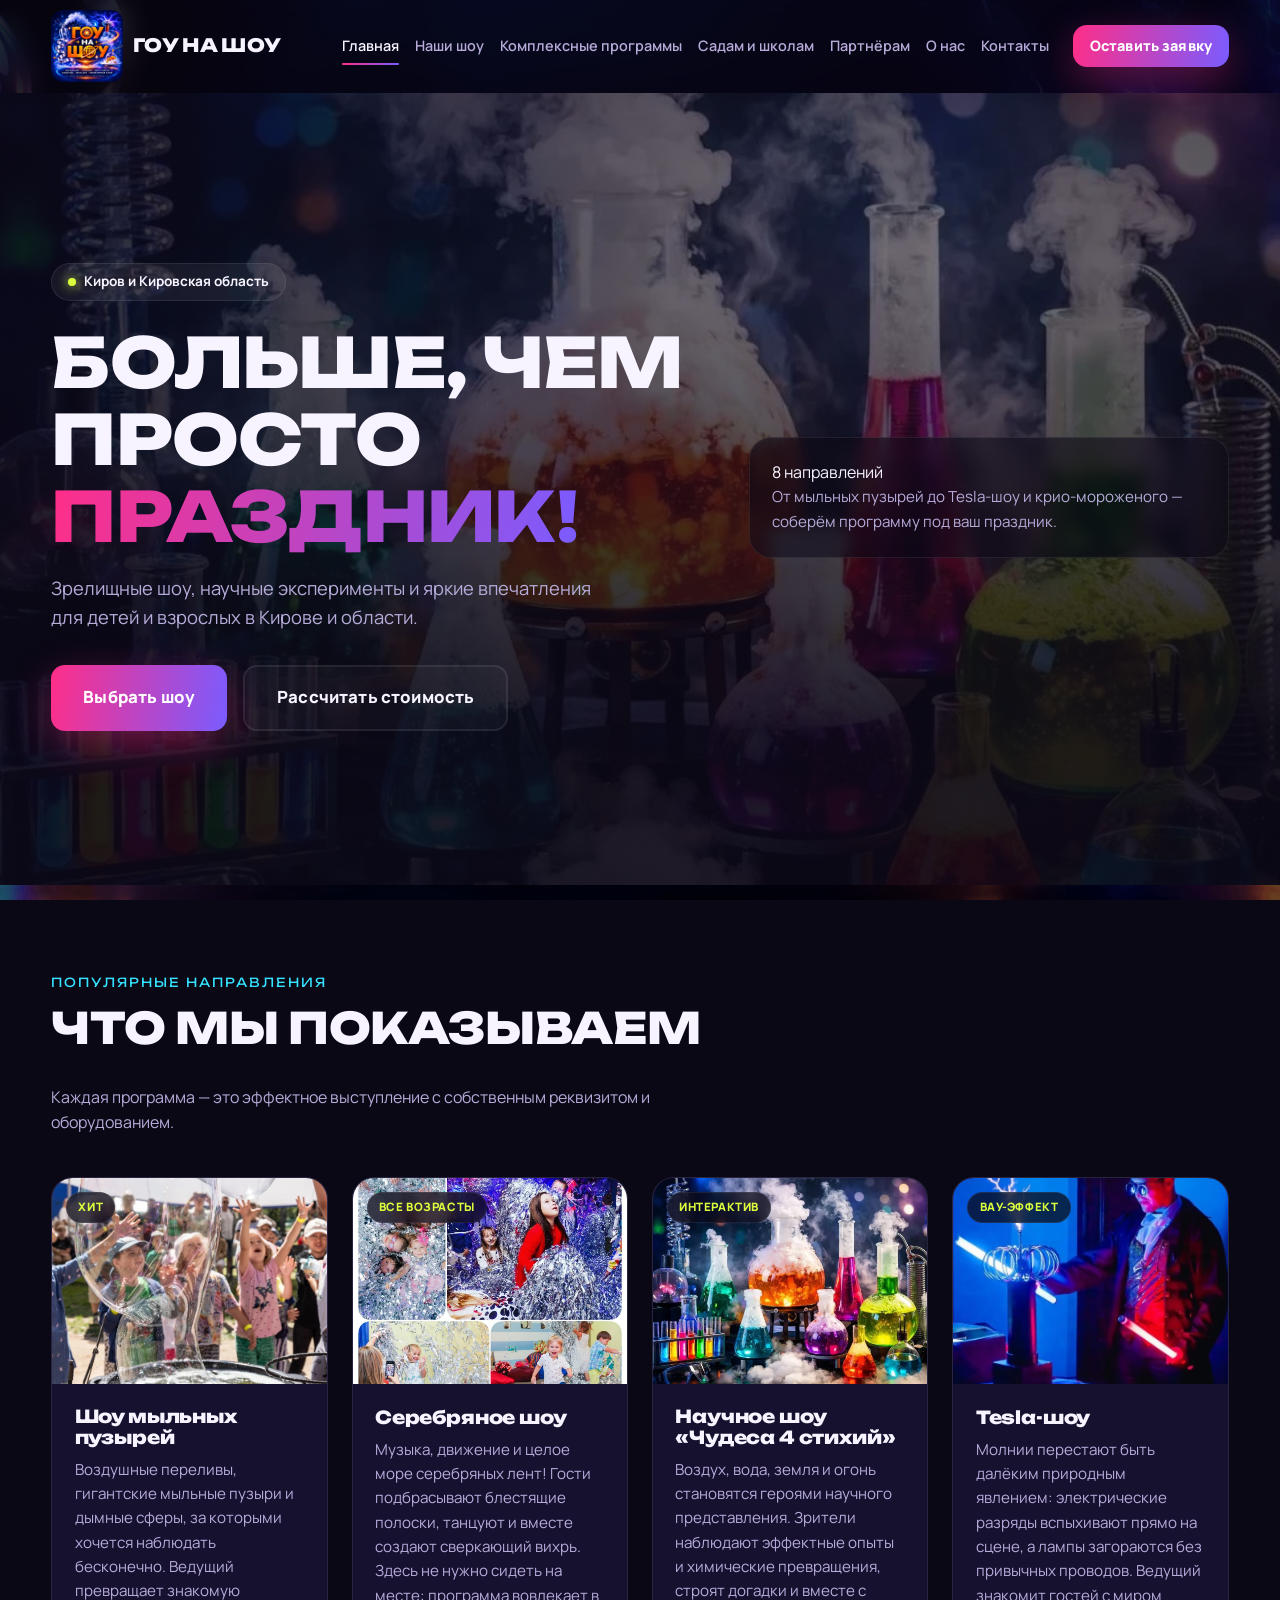
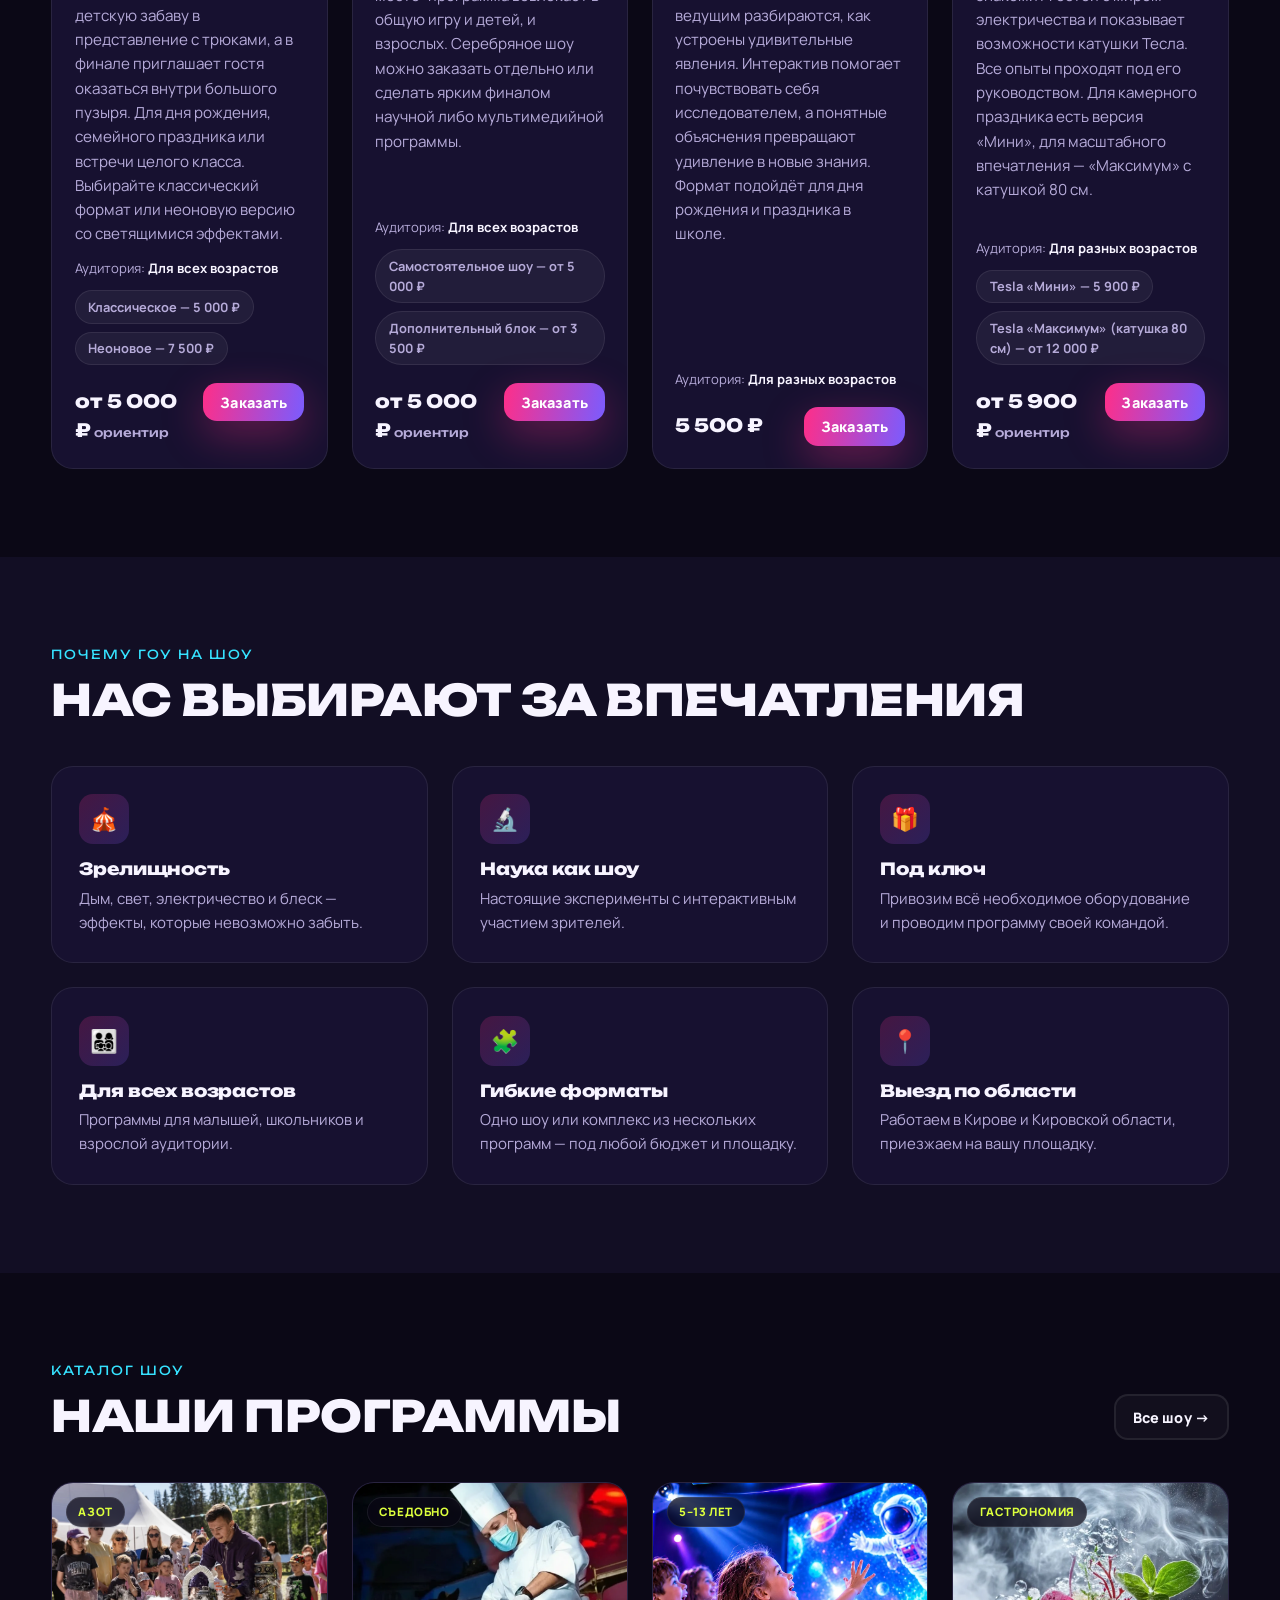
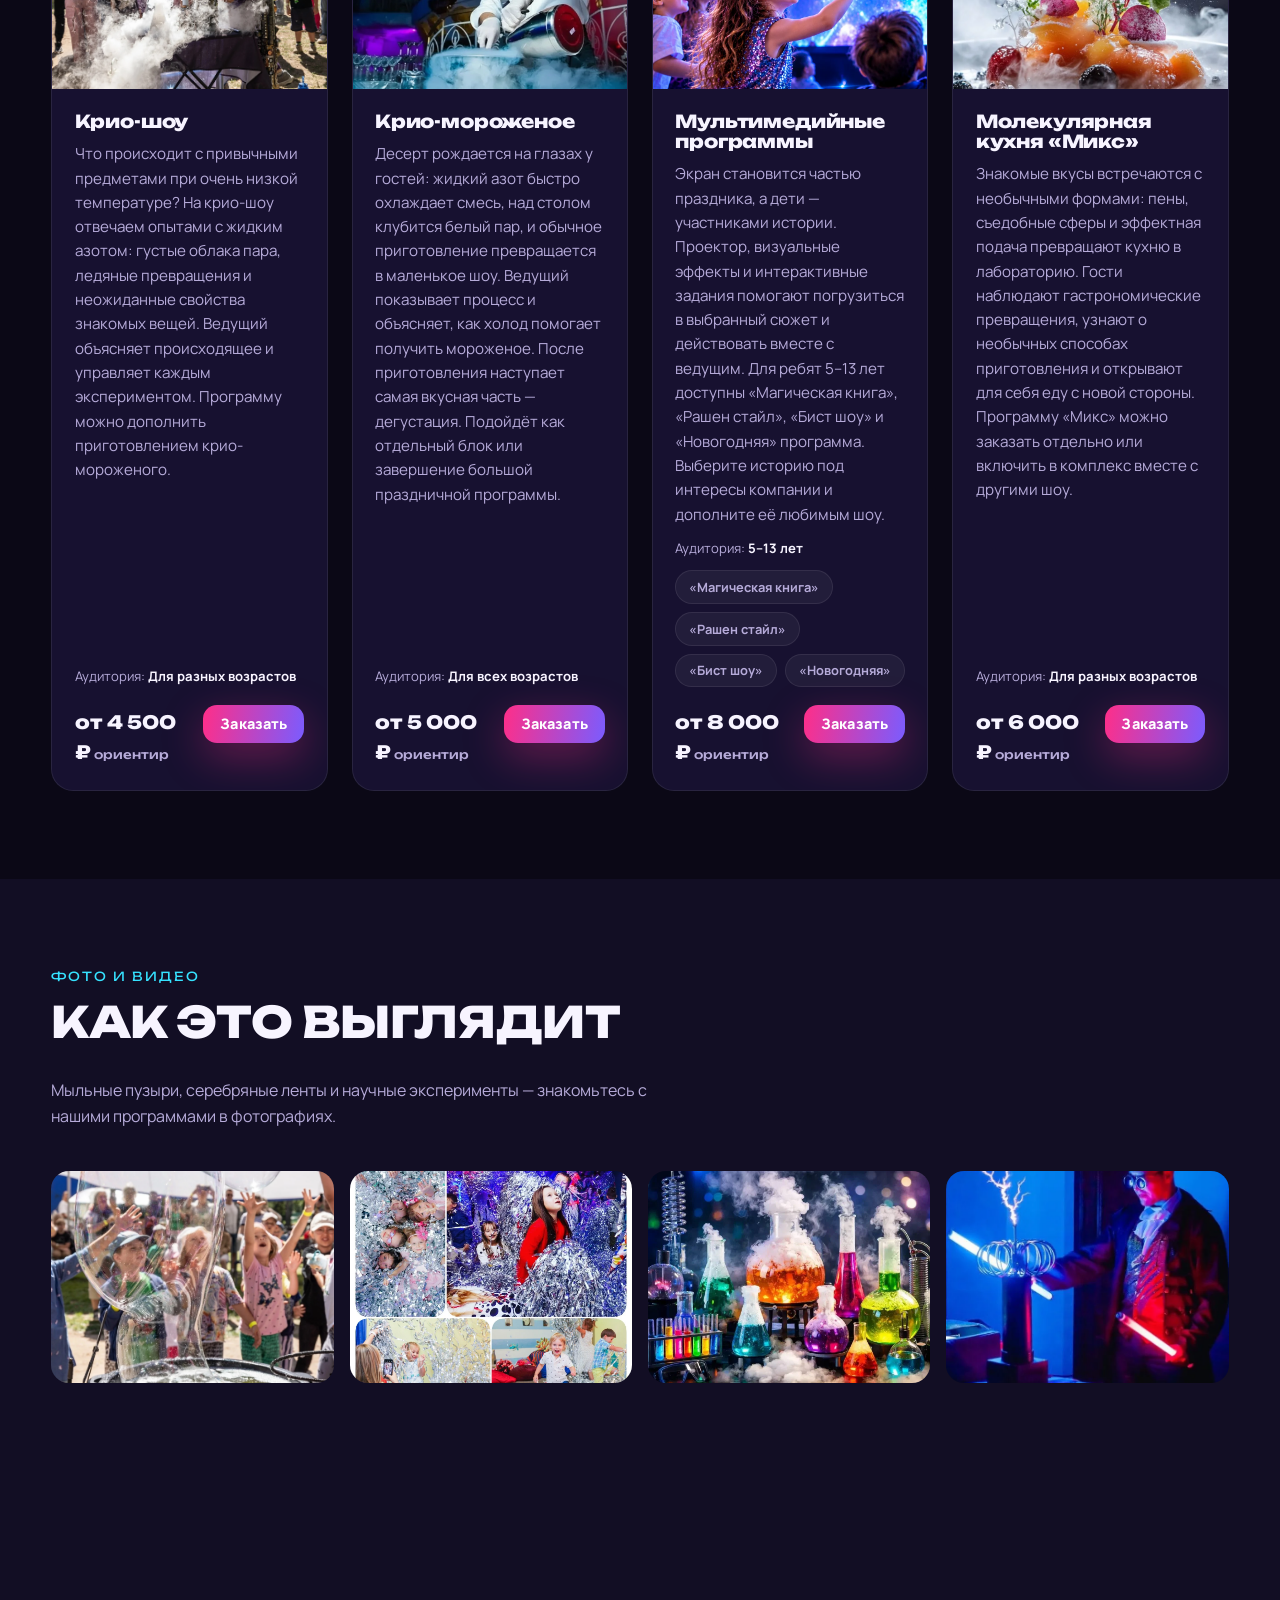
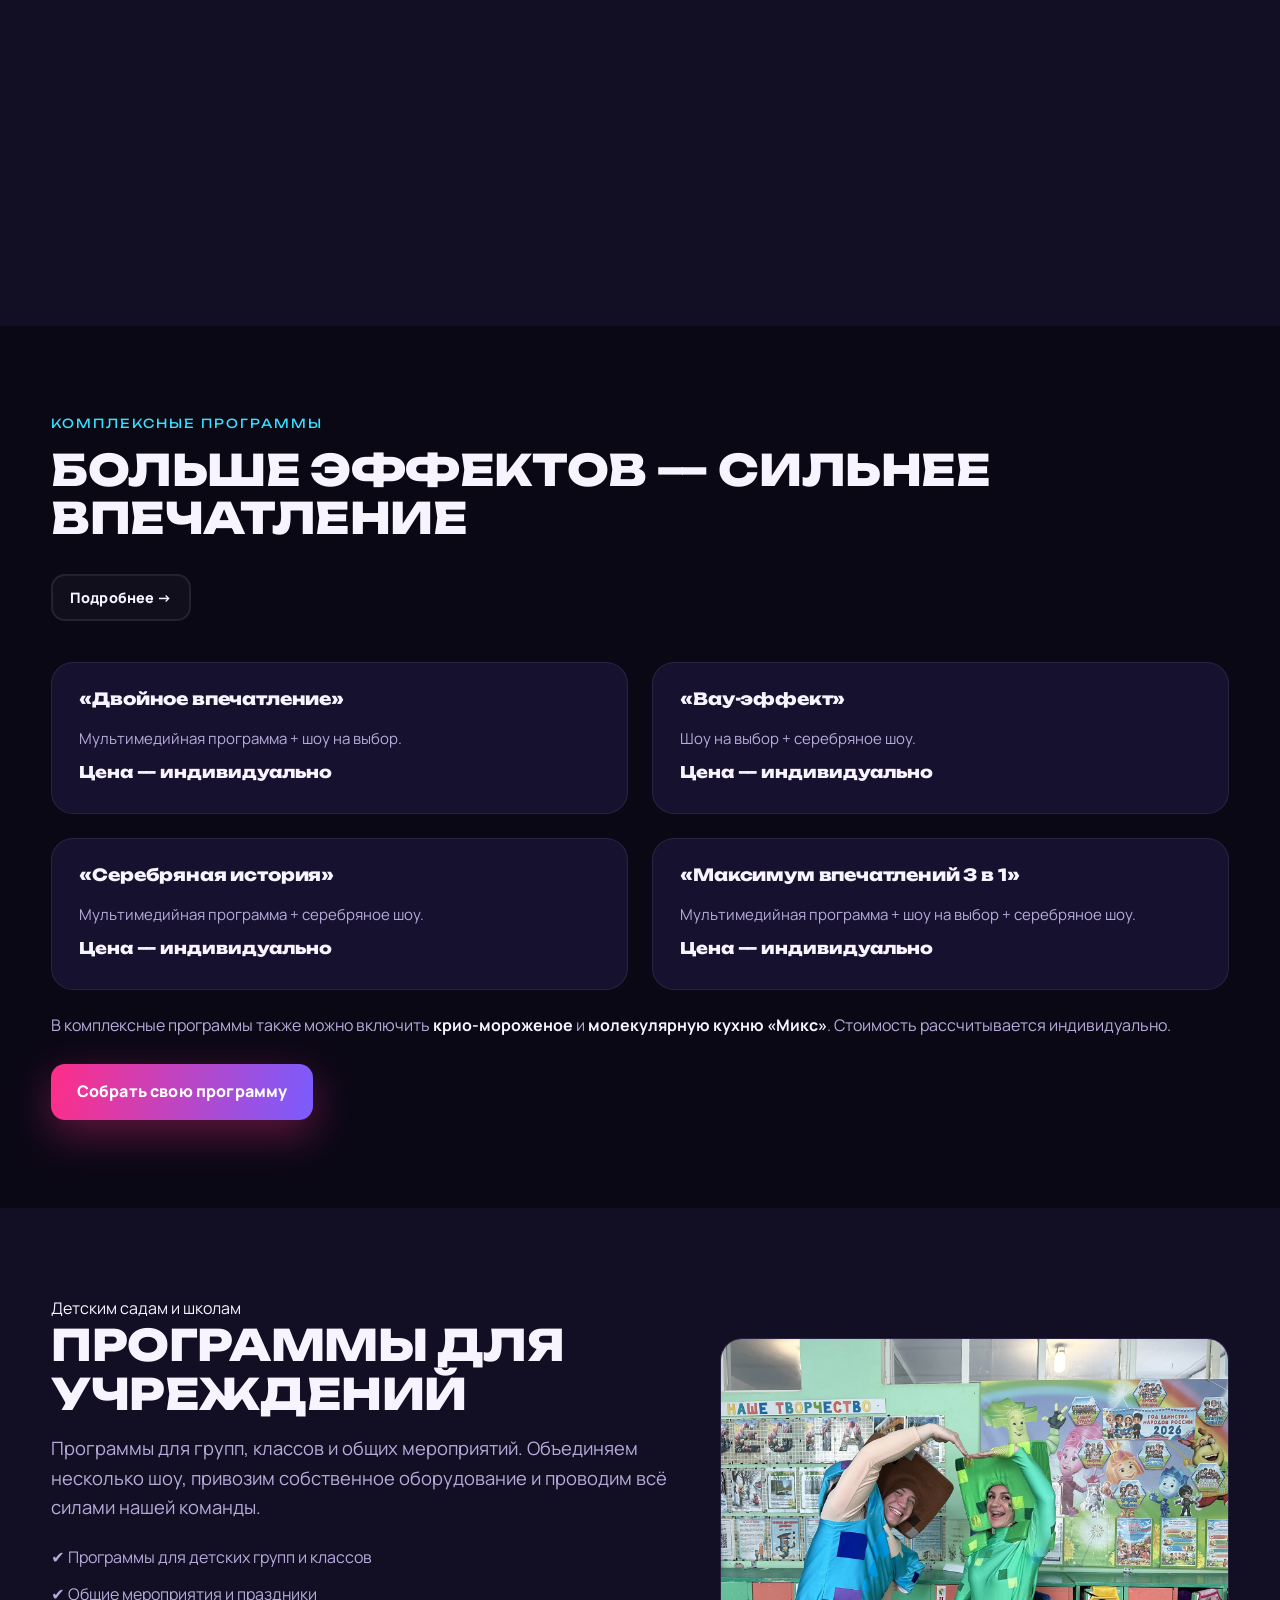
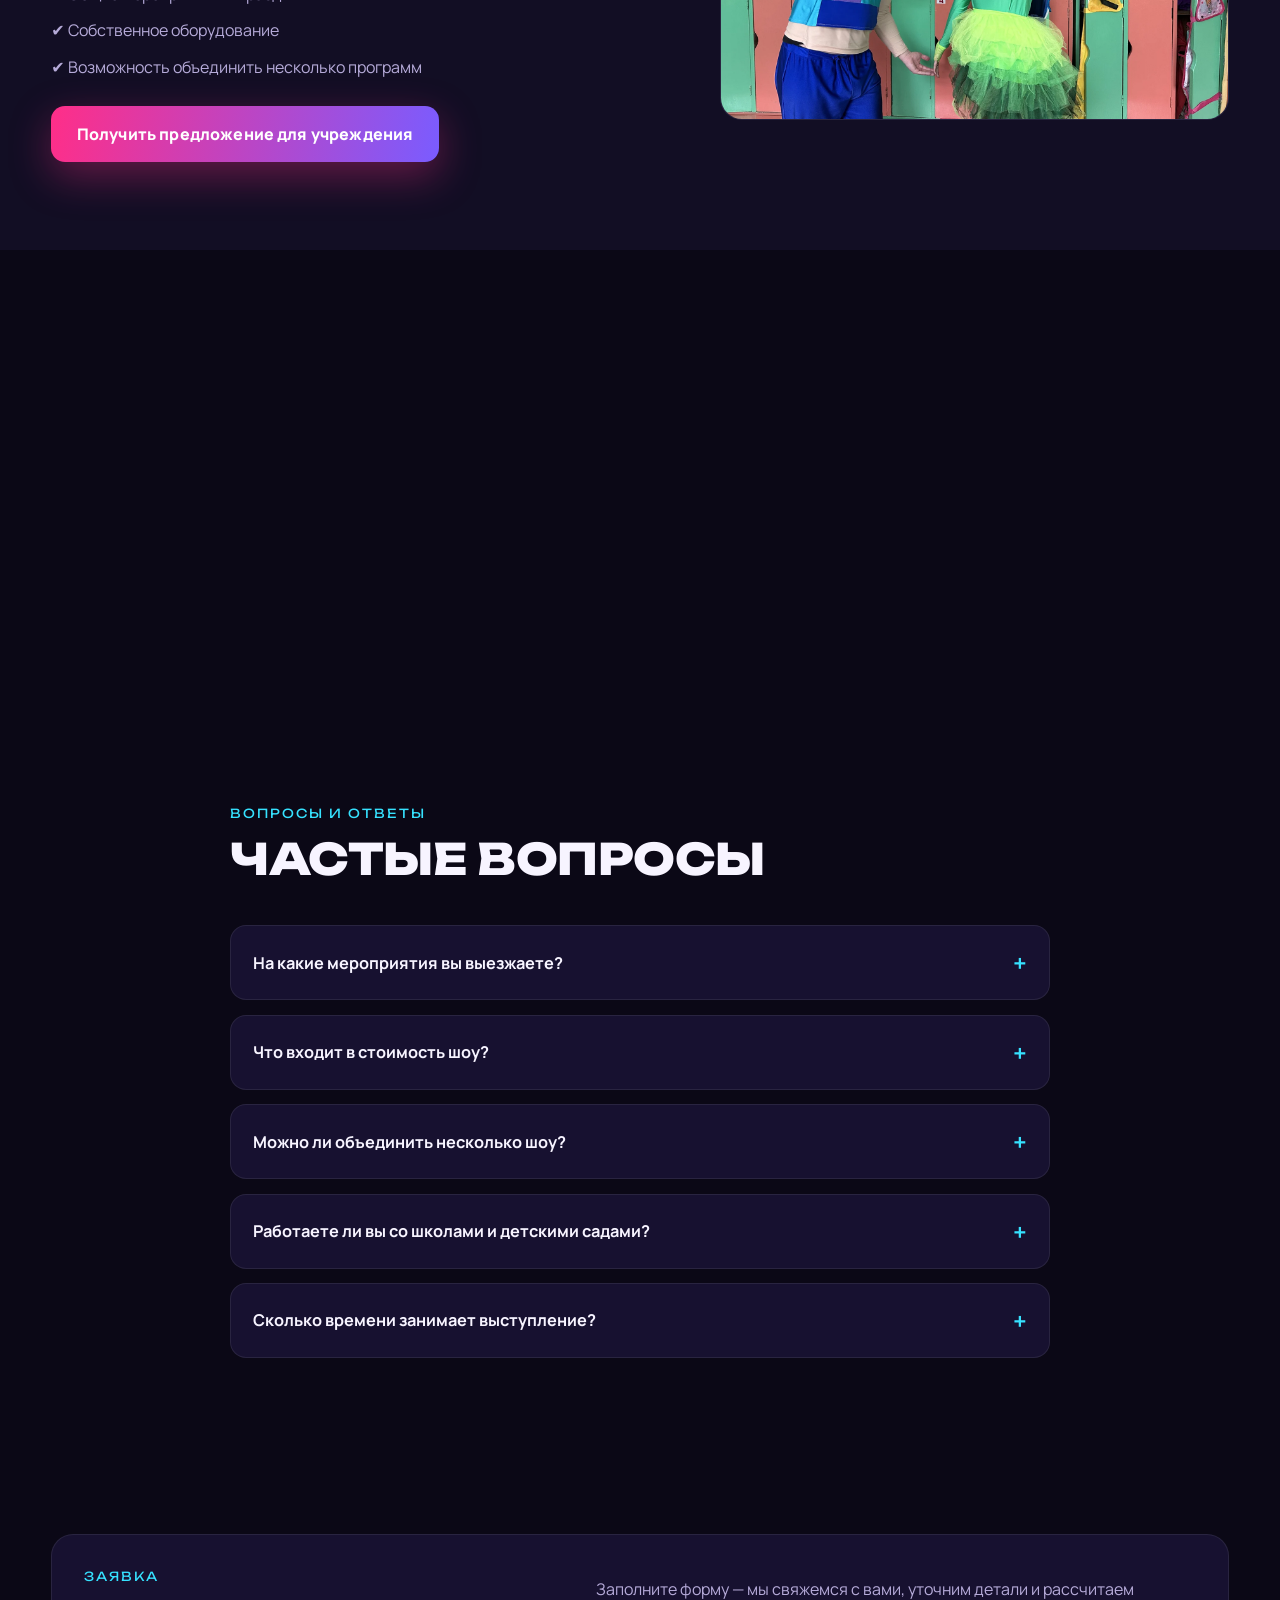
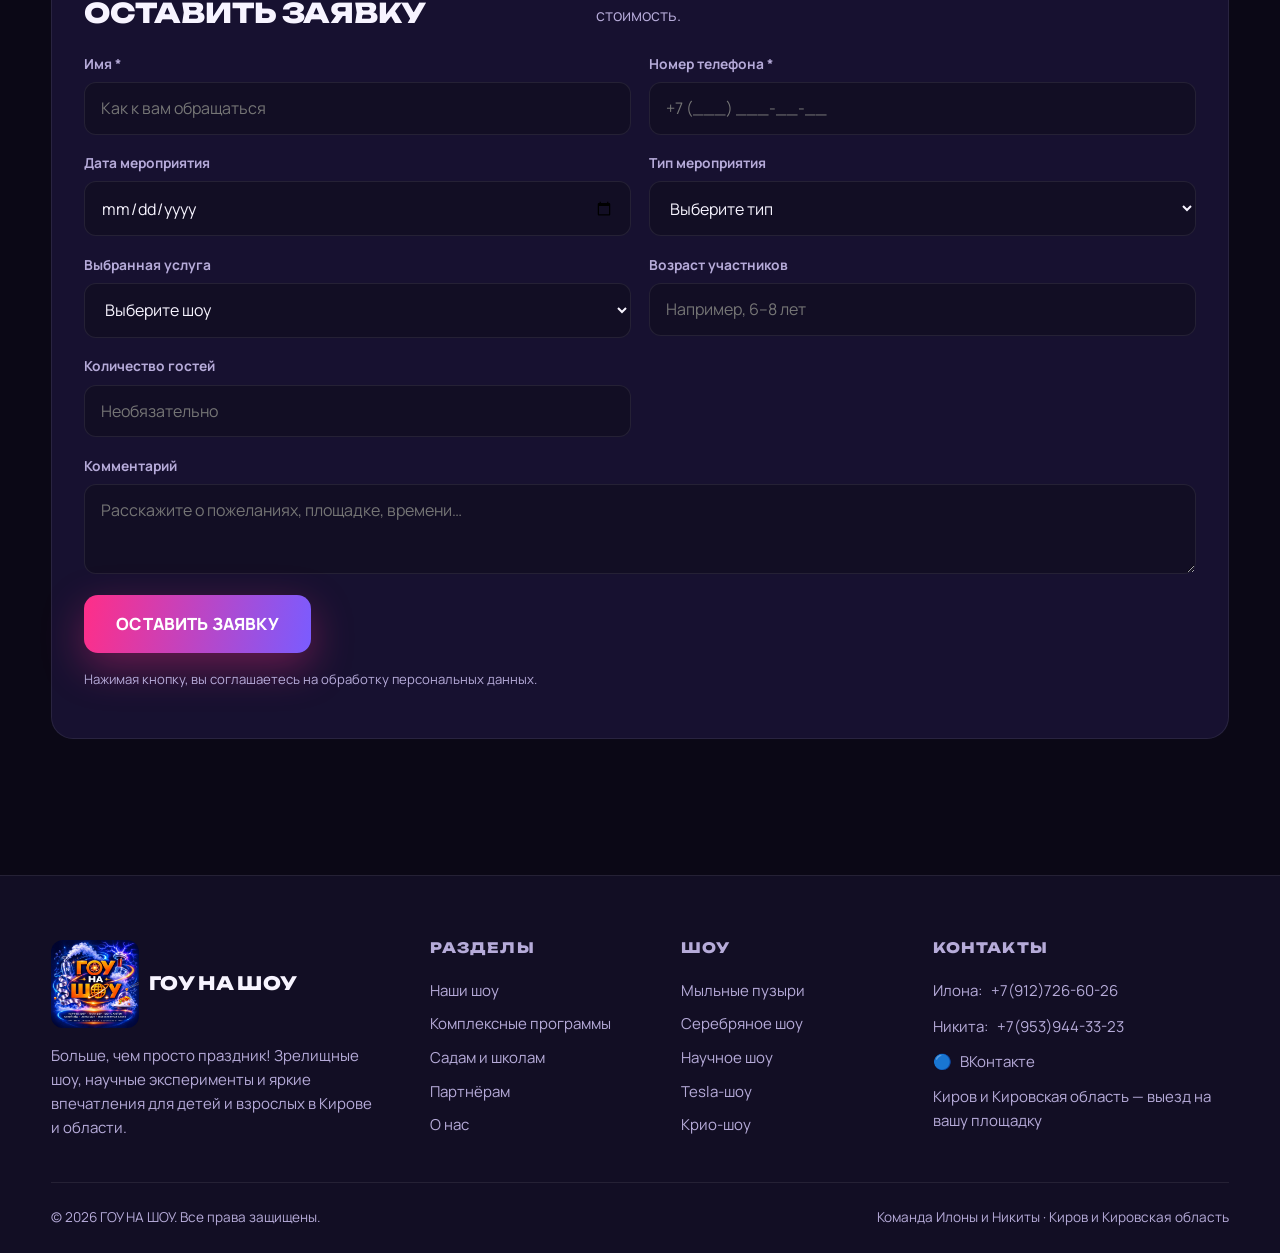
==== index.html @ e6e491cb "Fix broken photo paths and place photos across site pages (6aedfbaf6b51350b250bb184)" ====
<!DOCTYPE html>
<!-- saved from url=(0045)https://gonashow-kirov.netlify.app/index.html -->
<html lang="ru"><head>
     <meta name="yandex-verification" content="dcae3a74d183b9e3" />
     <meta http-equiv="Content-Type" content="text/html; charset=UTF-8">
<!-- This site is hosted on Netlify. Anyone can build and deploy a site
     like this one for free: https://netlify.new/?utm_campaign=loops&utm_source=ai-legible&utm_medium=owned&utm_content=comment&utm_id=9437544a-520c-4d79-9eae-a252cb7fc3fe
     Netlify hosting facts for this site: static/SSR served via Netlify Edge. -->
<meta name="viewport" content="width=device-width, initial-scale=1.0">
<title>ГОУ НА ШОУ — шоу для детей и взрослых в Кирове | Больше, чем просто праздник</title>
<meta name="description" content="Зрелищные шоу для детей и взрослых в Кирове и области: мыльные пузыри, серебряное шоу, научное шоу, Tesla-шоу, крио-шоу, мультимедийные программы. Закажите праздник от команды Илоны и Никиты.">
<meta property="og:type" content="website">
<meta property="og:title" content="ГОУ НА ШОУ — шоу для детей и взрослых в Кирове | Больше, чем просто праздник">
<meta property="og:description" content="Зрелищные шоу для детей и взрослых в Кирове и области: мыльные пузыри, серебряное шоу, научное шоу, Tesla-шоу, крио-шоу, мультимедийные программы. Закажите праздник от команды Илоны и Никиты.">
<meta property="og:image" content="https://gonashow-kirov.netlify.app/images/science.webp">
<meta property="og:locale" content="ru_RU">
<meta property="og:site_name" content="ГОУ НА ШОУ">
<meta name="theme-color" content="#0b0816">
<link rel="preconnect" href="https://fonts.googleapis.com/">
<link rel="preconnect" href="https://fonts.gstatic.com/" crossorigin="">
<link href="https://fonts.googleapis.com/css2?family=Manrope:wght@400;500;600;700;800&family=Unbounded:wght@500;600;700;800&display=swap" rel="stylesheet">
<link rel="stylesheet" href="assets/style.css">
<link rel="icon" type="image/png" href="https://gonashow-kirov.netlify.app/images/favicon.png">
</head>
<body>
<header class="site-header">
  <div class="container header-inner">
    <a aria-label="ГОУ НА ШОУ — на главную" class="logo" href="https://gonashow-kirov.netlify.app/">
      <img class="logo-image" src="images/logo.webp" alt="" width="72" height="72"><span>ГОУ&nbsp;НА&nbsp;ШОУ</span>
    </a>
    <button class="nav-toggle" aria-label="Меню"><span></span><span></span><span></span></button>
    <nav class="main-nav" aria-label="Основная навигация">
      <a class="nav-link active" href="https://gonashow-kirov.netlify.app/">Главная</a><a class="nav-link" href="https://gonashow-kirov.netlify.app/shows">Наши шоу</a><a class="nav-link" href="https://gonashow-kirov.netlify.app/complex">Комплексные программы</a><a class="nav-link" href="https://gonashow-kirov.netlify.app/schools">Садам и школам</a><a class="nav-link" href="https://gonashow-kirov.netlify.app/partners">Партнёрам</a><a class="nav-link" href="https://gonashow-kirov.netlify.app/about">О нас</a><a class="nav-link" href="https://gonashow-kirov.netlify.app/contacts">Контакты</a>
      <a class="btn btn-primary btn-sm header-cta" href="https://gonashow-kirov.netlify.app/contacts#order">Оставить заявку</a>
    </nav>
  </div>
</header>
<section class="hero">
  <div class="hero-bg" style="background-image:url('images/science.webp')"></div>
  <div class="container hero-grid">
    <div>
      <span class="hero-chip"><i></i> Киров и Кировская область</span>
      <h1 class="h-display">Больше, чем просто <span class="grad-text">праздник!</span></h1>
      <p class="lead">Зрелищные шоу, научные эксперименты и яркие впечатления для детей и взрослых в Кирове и области.</p>
      <div class="hero-actions">
        <a class="btn btn-primary btn-lg" href="https://gonashow-kirov.netlify.app/shows">Выбрать шоу</a>
        <a class="btn btn-outline btn-lg" href="https://gonashow-kirov.netlify.app/contacts#order">Рассчитать стоимость</a>
      </div>
    </div>
    <div class="hero-side" style="display:grid;gap:1rem">
      <div class="card" style="padding:1.4rem;background:rgba(11,8,22,.55);backdrop-filter:blur(8px);border-color:var(--line)">
        <div class="kicker">8 направлений</div>
        <p style="color:var(--muted);font-size:.95rem">От мыльных пузырей до Tesla-шоу и крио-мороженого — соберём программу под ваш праздник.</p>
      </div>
    </div>
  </div>
</section>

<!-- Популярные направления -->
<section class="section">
  <div class="container">
    <div class="section-head reveal">
      <div>
        <div class="kicker">Популярные направления</div>
        <h2>Что мы показываем</h2>
      </div>
      <p>Каждая программа — это эффектное выступление с собственным реквизитом и оборудованием.</p>
    </div>
    <div class="grid g4" data-render="services" data-limit="4">
  <article class="card show-card reveal" id="bubbles">
    <div class="thumb"><img src="images/bubbles.webp" alt="Шоу мыльных пузырей для детей в Кирове — дети тянутся к гигантскому пузырю" loading="lazy"><span class="tag">Хит</span></div>
    <div class="body">
      <h3>Шоу мыльных пузырей</h3>
      <p>Воздушные переливы, гигантские мыльные пузыри и дымные сферы, за которыми хочется наблюдать бесконечно. Ведущий превращает знакомую детскую забаву в представление с трюками, а в финале приглашает гостя оказаться внутри большого пузыря. Для дня рождения, семейного праздника или встречи целого класса. Выбирайте классический формат или неоновую версию со светящимися эффектами.</p>
      <div class="meta">Аудитория: <b>Для всех возрастов</b></div>
      <div class="chips"><span class="chip">Классическое — 5 000 ₽</span><span class="chip">Неоновое — 7 500 ₽</span></div>
      <div class="price-row">
        <div class="price">от 5 000 ₽<small> ориентир</small></div>
        <button class="btn btn-primary btn-sm" data-order="bubbles">Заказать</button>
      </div>
    </div>
  </article>
  <article class="card show-card reveal" id="silver">
    <div class="thumb"><img src="images/silver.webp" alt="Серебряное шоу в Кирове — дети играют в серебряных лентах" loading="lazy"><span class="tag">Все возрасты</span></div>
    <div class="body">
      <h3>Серебряное шоу</h3>
      <p>Музыка, движение и целое море серебряных лент! Гости подбрасывают блестящие полоски, танцуют и вместе создают сверкающий вихрь. Здесь не нужно сидеть на месте: программа вовлекает в общую игру и детей, и взрослых. Серебряное шоу можно заказать отдельно или сделать ярким финалом научной либо мультимедийной программы.</p>
      <div class="meta">Аудитория: <b>Для всех возрастов</b></div>
      <div class="chips"><span class="chip">Самостоятельное шоу — от 5 000 ₽</span><span class="chip">Дополнительный блок — от 3 500 ₽</span></div>
      <div class="price-row">
        <div class="price">от 5 000 ₽<small> ориентир</small></div>
        <button class="btn btn-primary btn-sm" data-order="silver">Заказать</button>
      </div>
    </div>
  </article>
  <article class="card show-card reveal" id="science">
    <div class="thumb"><img src="images/science.webp" alt="Научное шоу в Кирове — химические эксперименты с цветными реактивами" loading="lazy"><span class="tag">Интерактив</span></div>
    <div class="body">
      <h3>Научное шоу «Чудеса 4 стихий»</h3>
      <p>Воздух, вода, земля и огонь становятся героями научного представления. Зрители наблюдают эффектные опыты и химические превращения, строят догадки и вместе с ведущим разбираются, как устроены удивительные явления. Интерактив помогает почувствовать себя исследователем, а понятные объяснения превращают удивление в новые знания. Формат подойдёт для дня рождения и праздника в школе.</p>
      <div class="meta">Аудитория: <b>Для разных возрастов</b></div>
      
      <div class="price-row">
        <div class="price">5 500 ₽<small></small></div>
        <button class="btn btn-primary btn-sm" data-order="science">Заказать</button>
      </div>
    </div>
  </article>
  <article class="card show-card reveal" id="tesla">
    <div class="thumb"><img src="images/tesla.webp" alt="Tesla-шоу в Кирове — электрические разряды катушки Тесла" loading="lazy"><span class="tag">Вау-эффект</span></div>
    <div class="body">
      <h3>Tesla-шоу</h3>
      <p>Молнии перестают быть далёким природным явлением: электрические разряды вспыхивают прямо на сцене, а лампы загораются без привычных проводов. Ведущий знакомит гостей с миром электричества и показывает возможности катушки Тесла. Все опыты проходят под его руководством. Для камерного праздника есть версия «Мини», для масштабного впечатления — «Максимум» с катушкой 80 см.</p>
      <div class="meta">Аудитория: <b>Для разных возрастов</b></div>
      <div class="chips"><span class="chip">Tesla «Мини» — 5 900 ₽</span><span class="chip">Tesla «Максимум» (катушка 80 см) — от 12 000 ₽</span></div>
      <div class="price-row">
        <div class="price">от 5 900 ₽<small> ориентир</small></div>
        <button class="btn btn-primary btn-sm" data-order="tesla">Заказать</button>
      </div>
    </div>
  </article></div>
  </div>
</section>

<!-- Почему выбирают нас -->
<section class="section" style="background:var(--bg2)">
  <div class="container">
    <div class="section-head reveal">
      <div>
        <div class="kicker">Почему ГОУ НА ШОУ</div>
        <h2>Нас выбирают за впечатления</h2>
      </div>
    </div>
    <div class="grid g3">
      <div class="benefit reveal"><div class="ic">🎪</div><h3>Зрелищность</h3><p>Дым, свет, электричество и блеск — эффекты, которые невозможно забыть.</p></div>
      <div class="benefit reveal"><div class="ic">🔬</div><h3>Наука как шоу</h3><p>Настоящие эксперименты с интерактивным участием зрителей.</p></div>
      <div class="benefit reveal"><div class="ic">🎁</div><h3>Под ключ</h3><p>Привозим всё необходимое оборудование и проводим программу своей командой.</p></div>
      <div class="benefit reveal"><div class="ic">👨‍👩‍👧‍👦</div><h3>Для всех возрастов</h3><p>Программы для малышей, школьников и взрослой аудитории.</p></div>
      <div class="benefit reveal"><div class="ic">🧩</div><h3>Гибкие форматы</h3><p>Одно шоу или комплекс из нескольких программ — под любой бюджет и площадку.</p></div>
      <div class="benefit reveal"><div class="ic">📍</div><h3>Выезд по области</h3><p>Работаем в Кирове и Кировской области, приезжаем на вашу площадку.</p></div>
    </div>
  </div>
</section>

<!-- Каталог -->
<section class="section">
  <div class="container">
    <div class="section-head reveal">
      <div>
        <div class="kicker">Каталог шоу</div>
        <h2>Наши программы</h2>
      </div>
      <a class="btn btn-outline btn-sm" href="https://gonashow-kirov.netlify.app/shows">Все шоу →</a>
    </div>
    <div class="grid g4" data-render="services" data-offset="4">
  <article class="card show-card reveal" id="cryo">
    <div class="thumb"><img src="images/cryo-show.webp" alt="Крио-шоу в Кирове — эксперименты с жидким азотом и облака пара" loading="lazy"><span class="tag">Азот</span></div>
    <div class="body">
      <h3>Крио-шоу</h3>
      <p>Что происходит с привычными предметами при очень низкой температуре? На крио-шоу отвечаем опытами с жидким азотом: густые облака пара, ледяные превращения и неожиданные свойства знакомых вещей. Ведущий объясняет происходящее и управляет каждым экспериментом. Программу можно дополнить приготовлением крио-мороженого.</p>
      <div class="meta">Аудитория: <b>Для разных возрастов</b></div>
      
      <div class="price-row">
        <div class="price">от 4 500 ₽<small> ориентир</small></div>
        <button class="btn btn-primary btn-sm" data-order="cryo">Заказать</button>
      </div>
    </div>
  </article>
  <article class="card show-card reveal" id="icecream">
    <div class="thumb"><img src="images/cryo.webp" alt="Крио-мороженое в Кирове — повар готовит десерт на жидком азоте" loading="lazy"><span class="tag">Съедобно</span></div>
    <div class="body">
      <h3>Крио-мороженое</h3>
      <p>Десерт рождается на глазах у гостей: жидкий азот быстро охлаждает смесь, над столом клубится белый пар, и обычное приготовление превращается в маленькое шоу. Ведущий показывает процесс и объясняет, как холод помогает получить мороженое. После приготовления наступает самая вкусная часть — дегустация. Подойдёт как отдельный блок или завершение большой праздничной программы.</p>
      <div class="meta">Аудитория: <b>Для всех возрастов</b></div>
      
      <div class="price-row">
        <div class="price">от 5 000 ₽<small> ориентир</small></div>
        <button class="btn btn-primary btn-sm" data-order="icecream">Заказать</button>
      </div>
    </div>
  </article>
  <article class="card show-card reveal" id="multimedia">
    <div class="thumb"><img src="images/multimedia.webp" alt="Мультимедийные программы для детей в Кирове с проектором и экраном" loading="lazy"><span class="tag">5–13 лет</span></div>
    <div class="body">
      <h3>Мультимедийные программы</h3>
      <p>Экран становится частью праздника, а дети — участниками истории. Проектор, визуальные эффекты и интерактивные задания помогают погрузиться в выбранный сюжет и действовать вместе с ведущим. Для ребят 5–13 лет доступны «Магическая книга», «Рашен стайл», «Бист шоу» и «Новогодняя» программа. Выберите историю под интересы компании и дополните её любимым шоу.</p>
      <div class="meta">Аудитория: <b>5–13 лет</b></div>
      <div class="chips"><span class="chip">«Магическая книга»</span><span class="chip">«Рашен стайл»</span><span class="chip">«Бист шоу»</span><span class="chip">«Новогодняя»</span></div>
      <div class="price-row">
        <div class="price">от 8 000 ₽<small> ориентир</small></div>
        <button class="btn btn-primary btn-sm" data-order="multimedia">Заказать</button>
      </div>
    </div>
  </article>
  <article class="card show-card reveal" id="molecular">
    <div class="thumb"><img src="images/molecular.webp" alt="Молекулярная кухня в Кирове — эффектная подача блюд" loading="lazy"><span class="tag">Гастрономия</span></div>
    <div class="body">
      <h3>Молекулярная кухня «Микс»</h3>
      <p>Знакомые вкусы встречаются с необычными формами: пены, съедобные сферы и эффектная подача превращают кухню в лабораторию. Гости наблюдают гастрономические превращения, узнают о необычных способах приготовления и открывают для себя еду с новой стороны. Программу «Микс» можно заказать отдельно или включить в комплекс вместе с другими шоу.</p>
      <div class="meta">Аудитория: <b>Для разных возрастов</b></div>
      
      <div class="price-row">
        <div class="price">от 6 000 ₽<small> ориентир</small></div>
        <button class="btn btn-primary btn-sm" data-order="molecular">Заказать</button>
      </div>
    </div>
  </article></div>
  </div>
</section>
<!-- Галерея -->
<section class="section" style="background:var(--bg2)">
  <div class="container">
    <div class="section-head reveal">
      <div>
        <div class="kicker">Фото и видео</div>
        <h2>Как это выглядит</h2>
      </div>
      <p>Мыльные пузыри, серебряные ленты и научные эксперименты — знакомьтесь с нашими программами в фотографиях.</p>
    </div>
    <div class="gallery" data-render="gallery">
    <div class="item reveal" data-lightbox="images/bubbles.webp">
      <img src="images/bubbles.webp" alt="Дети и гигантский мыльный пузырь" loading="lazy">
    </div>
    <div class="item reveal" data-lightbox="images/silver.webp">
      <img src="images/silver.webp" alt="Серебряное шоу — дети в блестящих лентах" loading="lazy">
    </div>
    <div class="item reveal" data-lightbox="images/science.webp">
      <img src="images/science.webp" alt="Научные эксперименты с цветными реактивами" loading="lazy">
    </div>
    <div class="item reveal" data-lightbox="images/tesla.webp">
      <img src="images/tesla.webp" alt="Электрические разряды на Tesla-шоу" loading="lazy">
    </div>
    <div class="item reveal" data-lightbox="images/cryo-show.webp">
      <img src="images/cryo-show.webp" alt="Крио-шоу на открытом воздухе — облака азотного пара" loading="lazy">
    </div>
    <div class="item reveal" data-lightbox="images/multimedia.webp">
      <img src="images/multimedia.webp" alt="Мультимедийное шоу с экраном и визуальными эффектами" loading="lazy">
    </div>
    <div class="item reveal" data-lightbox="images/molecular.webp">
      <img src="images/molecular.webp" alt="Молекулярная кухня — эффектная подача" loading="lazy">
    </div>
    <div class="item reveal" data-lightbox="images/cryo.webp">
      <img src="images/cryo.webp" alt="Крио-мороженое — десерт на жидком азоте" loading="lazy">
    </div>
    <div class="item reveal" data-lightbox="images/forest.webp">
      <img src="images/forest.webp" alt="Артист с дымящейся колбой в образе учёного" loading="lazy">
    </div>
    <div class="item reveal" data-lightbox="images/team-outdoors.webp">
      <img src="images/team-outdoors.webp" alt="Праздник во дворе — ведущие и дети" loading="lazy">
    </div>
    <div class="item reveal" data-lightbox="images/team-guests.webp">
      <img src="images/team-guests.webp" alt="Команда ГОУ НА ШОУ с гостями праздника" loading="lazy">
    </div>
    <div class="item reveal" data-lightbox="images/team-characters.webp">
      <img src="images/team-characters.webp" alt="Ведущие в образах супергероев" loading="lazy">
    </div></div></div>
  </div>
</section>

<!-- Комплексные программы -->
<section class="section">
  <div class="container">
    <div class="section-head reveal">
      <div>
        <div class="kicker">Комплексные программы</div>
        <h2>Больше эффектов — сильнее впечатление</h2>
      </div>
      <a class="btn btn-outline btn-sm" href="https://gonashow-kirov.netlify.app/complex">Подробнее →</a>
    </div>
    <div class="grid g2" data-render="bundles">
    <article class="card benefit reveal" style="display:flex;flex-direction:column;gap:.6rem">
      <h3>«Двойное впечатление»</h3>
      <p>Мультимедийная программа + шоу на выбор.</p>
      <div class="price" style="font-size:1rem">Цена — индивидуально</div>
    </article>
    <article class="card benefit reveal" style="display:flex;flex-direction:column;gap:.6rem">
      <h3>«Вау-эффект»</h3>
      <p>Шоу на выбор + серебряное шоу.</p>
      <div class="price" style="font-size:1rem">Цена — индивидуально</div>
    </article>
    <article class="card benefit reveal" style="display:flex;flex-direction:column;gap:.6rem">
      <h3>«Серебряная история»</h3>
      <p>Мультимедийная программа + серебряное шоу.</p>
      <div class="price" style="font-size:1rem">Цена — индивидуально</div>
    </article>
    <article class="card benefit reveal" style="display:flex;flex-direction:column;gap:.6rem">
      <h3>«Максимум впечатлений 3 в 1»</h3>
      <p>Мультимедийная программа + шоу на выбор + серебряное шоу.</p>
      <div class="price" style="font-size:1rem">Цена — индивидуально</div>
    </article></div>
    <p style="margin-top:1.4rem;color:var(--muted)">В комплексные программы также можно включить <b style="color:var(--ink)">крио-мороженое</b> и <b style="color:var(--ink)">молекулярную кухню «Микс»</b>. Стоимость рассчитывается индивидуально.</p>
    <div style="margin-top:1.6rem"><a class="btn btn-primary" href="https://gonashow-kirov.netlify.app/complex">Собрать свою программу</a></div>
  </div>
</section>

<!-- Сады и школы -->
<section class="section" style="background:var(--bg2)">
  <div class="container" style="display:grid;grid-template-columns:1.1fr .9fr;gap:3rem;align-items:center">
    <div class="reveal">
      <div class="kicker">Детским садам и школам</div>
      <h2 style="margin-bottom:1rem">Программы для учреждений</h2>
      <p class="lead" style="margin-bottom:1.4rem">Программы для групп, классов и общих мероприятий. Объединяем несколько шоу, привозим собственное оборудование и проводим всё силами нашей команды.</p>
      <ul style="display:flex;flex-direction:column;gap:.7rem;color:var(--muted)">
        <li>✔ Программы для детских групп и классов</li>
        <li>✔ Общие мероприятия и праздники</li>
        <li>✔ Собственное оборудование</li>
        <li>✔ Возможность объединить несколько программ</li>
      </ul>
      <div style="margin-top:1.6rem"><a class="btn btn-primary" href="https://gonashow-kirov.netlify.app/schools">Получить предложение для учреждения</a></div>
    </div>
    <div class="card reveal" style="overflow:hidden">
      <img src="images/team-party.webp" alt="Ведущие ГОУ НА ШОУ на празднике в детском саду в Кирове" loading="lazy" style="aspect-ratio:4/3;object-fit:cover">
    </div>
  </div>
</section>

<!-- Партнёрам -->
<section class="section">
  <div class="container">
    <div class="cta-band reveal">
      <h2>Организаторам и партнёрам</h2>
      <p>Ведущим, агентствам, аниматорам и площадкам — дополните свои мероприятия зрелищными шоу и необычными программами.</p>
      <a class="btn" href="https://gonashow-kirov.netlify.app/partners">Обсудить сотрудничество</a>
    </div>
  </div>
</section>

<!-- FAQ -->
<section class="section">
  <div class="container" style="max-width:820px">
    <div class="section-head reveal">
      <div>
        <div class="kicker">Вопросы и ответы</div>
        <h2>Частые вопросы</h2>
      </div>
    </div>
    <div class="faq" data-render="faq">
    <div class="faq-item">
      <button class="faq-q" type="button">На какие мероприятия вы выезжаете?<span class="plus">+</span></button>
      <div class="faq-a"><p>Проводим детские праздники, дни рождения, семейные и взрослые мероприятия, а также программы для детских садов и школ. Работаем в Кирове и Кировской области с выездом на вашу площадку.</p></div>
    </div>
    <div class="faq-item">
      <button class="faq-q" type="button">Что входит в стоимость шоу?<span class="plus">+</span></button>
      <div class="faq-a"><p>Ориентировочная стоимость указана в карточке каждой услуги. Точная цена зависит от формата, длительности и состава программы — уточним при оформлении заявки.</p></div>
    </div>
    <div class="faq-item">
      <button class="faq-q" type="button">Можно ли объединить несколько шоу?<span class="plus">+</span></button>
      <div class="faq-a"><p>Да. У нас есть готовые комплексные программы, а также можно собрать свою программу из любых услуг. Стоимость комплекса рассчитывается индивидуально.</p></div>
    </div>
    <div class="faq-item">
      <button class="faq-q" type="button">Работаете ли вы со школами и детскими садами?<span class="plus">+</span></button>
      <div class="faq-a"><p>Да, есть отдельные предложения для образовательных учреждений: программы для групп, классов и общих мероприятий, всё оборудование привозим с собой.</p></div>
    </div>
    <div class="faq-item">
      <button class="faq-q" type="button">Сколько времени занимает выступление?<span class="plus">+</span></button>
      <div class="faq-a"><p>Длительность зависит от программы. Точное время и формат согласуем под ваше мероприятие.</p></div>
    </div></div>
  </div>
</section>
<section class="section" id="order">
  <div class="container">
    <div class="order-form reveal">
      <div class="section-head" style="margin-bottom:1.5rem">
        <div>
          <div class="kicker">Заявка</div>
          <h2 style="font-size:1.7rem">Оставить заявку</h2>
        </div>
        <p>Заполните форму — мы свяжемся с вами, уточним детали и рассчитаем стоимость.</p>
      </div>
      <form data-order-form="" data-hook="">
        <div class="form-grid">
          <div class="field"><label for="f-name">Имя *</label><input id="f-name" name="name" type="text" placeholder="Как к вам обращаться" required=""></div>
          <div class="field"><label for="f-phone">Номер телефона *</label><input id="f-phone" name="phone" type="tel" placeholder="+7 (___) ___-__-__" required=""></div>
          <div class="field"><label for="f-date">Дата мероприятия</label><input id="f-date" name="date" type="date"></div>
          <div class="field"><label for="f-type">Тип мероприятия</label>
            <select id="f-type" name="type">
              <option value="">Выберите тип</option>
              <option>День рождения</option>
              <option>Детский праздник</option>
              <option>Семейное мероприятие</option>
              <option>Взрослое мероприятие</option>
              <option>Детский сад</option>
              <option>Школа</option>
              <option>Корпоратив</option>
              <option>Другое</option>
            </select></div>
          <div class="field"><label for="f-service">Выбранная услуга</label>
            <select id="f-service" name="service">
              <option value="">Выберите шоу</option>
              <option value="bubbles">Шоу мыльных пузырей</option>
              <option value="silver">Серебряное шоу</option>
              <option value="science">Научное шоу «Чудеса 4 стихий»</option>
              <option value="tesla">Tesla-шоу</option>
              <option value="cryo">Крио-шоу</option>
              <option value="icecream">Крио-мороженое</option>
              <option value="multimedia">Мультимедийная программа</option>
              <option value="molecular">Молекулярная кухня «Микс»</option>
              <option value="complex">Комплексная программа</option>
            </select></div>
          <div class="field"><label for="f-age">Возраст участников</label><input id="f-age" name="age" type="text" placeholder="Например, 6–8 лет"></div>
          <div class="field"><label for="f-guests">Количество гостей</label><input id="f-guests" name="guests" type="number" min="1" placeholder="Необязательно"></div>
          <div class="field field-full"><label for="f-comment">Комментарий</label><textarea id="f-comment" name="comment" placeholder="Расскажите о пожеланиях, площадке, времени…"></textarea></div>
        </div>
        <button class="btn btn-primary btn-lg" type="submit" style="margin-top:1.3rem">ОСТАВИТЬ ЗАЯВКУ</button>
        <p class="form-note">Нажимая кнопку, вы соглашаетесь на обработку персональных данных.</p>
        <div class="form-status" role="status"></div>
      </form>
    </div>
  </div>
</section>
<footer class="site-footer">
  <div class="container">
    <div class="footer-grid">
      <div class="footer-brand">
        <a class="logo" href="https://gonashow-kirov.netlify.app/"><img class="logo-image" src="images/logo.webp" alt="" width="72" height="72"><span>ГОУ НА ШОУ</span></a>
        <p>Больше, чем просто праздник! Зрелищные шоу, научные эксперименты и яркие впечатления для детей и взрослых в Кирове и области.</p>
      </div>
      <div class="footer-col">
        <h4>Разделы</h4>
        <a href="https://gonashow-kirov.netlify.app/shows">Наши шоу</a>
        <a href="https://gonashow-kirov.netlify.app/complex">Комплексные программы</a>
        <a href="https://gonashow-kirov.netlify.app/schools">Садам и школам</a>
        <a href="https://gonashow-kirov.netlify.app/partners">Партнёрам</a>
        <a href="https://gonashow-kirov.netlify.app/about">О нас</a>
      </div>
      <div class="footer-col">
        <h4>Шоу</h4>
        <a href="https://gonashow-kirov.netlify.app/shows#bubbles">Мыльные пузыри</a>
        <a href="https://gonashow-kirov.netlify.app/shows#silver">Серебряное шоу</a>
        <a href="https://gonashow-kirov.netlify.app/shows#science">Научное шоу</a>
        <a href="https://gonashow-kirov.netlify.app/shows#tesla">Tesla-шоу</a>
        <a href="https://gonashow-kirov.netlify.app/shows#cryo">Крио-шоу</a>
      </div>
      <div class="footer-col">
        <h4>Контакты</h4>
        <a class="contact-line" data-tel="" href="tel:+79127266026">Илона: <span data-phone="">+7(912)726-60-26</span></a>
        <a class="contact-line" data-tel-nikita="" href="tel:+79539443323">Никита: <span data-phone-nikita="">+7(953)944-33-23</span></a>
        <a class="contact-line" data-vk="" href="https://vk.ru/go_na_show43">🔵 <span>ВКонтакте</span></a>
        <div class="contact-line" data-region="">Киров и Кировская область — выезд на вашу площадку</div>
      </div>
    </div>
    <div class="footer-bottom">
      <span>© <span id="year">2026</span> ГОУ НА ШОУ. Все права защищены.</span>
      <span>Команда Илоны и Никиты · Киров и Кировская область</span>
    </div>
  </div>
</footer>

<!-- Мобильная панель связи -->
<div class="mobile-cta">
  <a class="m-call" data-tel="" href="tel:+79127266026">📞 Позвонить</a>
  <a class="m-vk" data-vk="" href="https://vk.ru/go_na_show43" target="_blank" rel="noopener">ВКонтакте</a>
</div>

<script src="assets/data.js"></script>
<script src="assets/app.js"></script>
<script>document.getElementById('year').textContent = new Date().getFullYear();</script>

<!-- Yandex.Metrika counter -->
<script type="text/javascript">
    (function(m,e,t,r,i,k,a){
        m[i]=m[i]||function(){(m[i].a=m[i].a||[]).push(arguments)};
        m[i].l=1*new Date();
        for (var j = 0; j < document.scripts.length; j++) {if (document.scripts[j].src === r) { return; }}
        k=e.createElement(t),a=e.getElementsByTagName(t)[0],k.async=1,k.src=r,a.parentNode.insertBefore(k,a)
    })(window, document,'script','https://mc.yandex.ru/metrika/tag.js?id=114110583', 'ym');

    ym(114110583, 'init', {ssr:true, webvisor:true, clickmap:true, ecommerce:"dataLayer", referrer: document.referrer, url: location.href, accurateTrackBounce:true, trackLinks:true});
</script>
<noscript><div><img src="https://mc.yandex.ru/watch/114110583" style="position:absolute; left:-9999px;" alt="" /></div></noscript>
<!-- /Yandex.Metrika counter -->

</body>
</html>
---- assets/style.css ----
/* ===== ГОУ НА ШОУ — design system ===== */
:root{
  --bg:#0b0816;
  --bg2:#120e24;
  --surface:#171130;
  --surface2:#201842;
  --line:rgba(255,255,255,.08);
  --ink:#f7f4ff;
  --muted:#b6abd9;
  --accent:#ff2e88;
  --accent2:#36e2ff;
  --acid:#dcff3d;
  --violet:#7a5cff;
  --grad:linear-gradient(100deg,#ff2e88 0%,#7a5cff 100%);
  --grad2:linear-gradient(100deg,#36e2ff 0%,#7a5cff 100%);
  --radius:22px;
  --shadow:0 24px 70px rgba(0,0,0,.45);
  --font-display:'Unbounded',system-ui,-apple-system,sans-serif;
  --font-body:'Manrope',system-ui,-apple-system,sans-serif;
}

*{margin:0;padding:0;box-sizing:border-box}
html{scroll-behavior:smooth}
body{
  font-family:var(--font-body);
  background:var(--bg);
  color:var(--ink);
  line-height:1.6;
  -webkit-font-smoothing:antialiased;
  overflow-x:hidden;
}
img{max-width:100%;display:block}
a{color:inherit;text-decoration:none}
ul{list-style:none}
button{font-family:inherit;cursor:pointer;border:none;background:none;color:inherit}

.container{width:min(1200px,92%);margin-inline:auto}

h1,h2,h3,h4{font-family:var(--font-display);line-height:1.12;font-weight:800;letter-spacing:-.01em}
.h-display{font-size:clamp(2.1rem,5.4vw,4.3rem);text-transform:uppercase}
h2{font-size:clamp(1.7rem,3.4vw,2.7rem);text-transform:uppercase}
h3{font-size:1.25rem}
.grad-text{background:var(--grad);-webkit-background-clip:text;background-clip:text;color:transparent}
.muted{color:var(--muted)}
.lead{font-size:1.15rem;color:var(--muted)}

/* ===== buttons ===== */
.btn{display:inline-flex;align-items:center;gap:.55rem;justify-content:center;
  font-weight:800;letter-spacing:.01em;border-radius:14px;padding:.95rem 1.6rem;
  font-size:1rem;transition:transform .2s ease,box-shadow .2s ease,background .2s ease;white-space:nowrap}
.btn:hover{transform:translateY(-2px)}
.btn:active{transform:translateY(0)}
.btn-primary{background:var(--grad);color:#fff;box-shadow:0 14px 40px rgba(255,46,136,.35)}
.btn-primary:hover{box-shadow:0 18px 50px rgba(255,46,136,.5)}
.btn-outline{border:2px solid var(--line);color:var(--ink);background:rgba(255,255,255,.03)}
.btn-outline:hover{border-color:var(--accent2);background:rgba(54,226,255,.08)}
.btn-ghost{color:var(--accent2)}
.btn-sm{padding:.6rem 1.05rem;font-size:.9rem}
.btn-lg{padding:1.1rem 2rem;font-size:1.05rem}

/* ===== header ===== */
.site-header{position:sticky;top:0;z-index:60;transition:background .3s ease,border .3s ease;
  border-bottom:1px solid transparent;background:rgba(11,8,22,.55);backdrop-filter:blur(14px)}
.site-header.scrolled{background:rgba(11,8,22,.9);border-bottom:1px solid var(--line)}
.header-inner{display:flex;align-items:center;gap:1.5rem;height:74px}
.logo{display:flex;align-items:center;gap:.6rem;font-family:var(--font-display);font-weight:800;font-size:1.15rem;letter-spacing:.02em}
.logo-image{display:block;width:72px;height:72px;object-fit:contain;border-radius:12px;flex-shrink:0}
.header-inner{height:92px}
.footer-brand .logo-image{width:88px;height:88px}
.main-nav{display:flex;gap:1rem;margin-left:auto;align-items:center}
.nav-link{font-size:.9rem;font-weight:600;color:var(--muted);position:relative;padding:.2rem 0;white-space:nowrap;transition:color .2s}
.nav-link:hover,.nav-link.active{color:var(--ink)}
.nav-link.active::after{content:'';position:absolute;left:0;right:0;bottom:-4px;height:2px;background:var(--grad);border-radius:2px}
.header-cta{margin-left:.5rem}
.nav-toggle{display:none;flex-direction:column;gap:5px;padding:.5rem}
.nav-toggle span{width:24px;height:2px;background:var(--ink);border-radius:2px;transition:.25s}
body.nav-open .nav-toggle span:nth-child(1){transform:translateY(7px) rotate(45deg)}
body.nav-open .nav-toggle span:nth-child(2){opacity:0}
body.nav-open .nav-toggle span:nth-child(3){transform:translateY(-7px) rotate(-45deg)}

/* ===== hero ===== */
.hero{position:relative;min-height:88vh;display:flex;align-items:center;padding:6rem 0 5rem;overflow:hidden}
.hero-bg{position:absolute;inset:0;background-size:cover;background-position:center;z-index:-2}
.hero-bg::after{content:'';position:absolute;inset:0;background:
  radial-gradient(120% 90% at 70% 20%,rgba(11,8,22,.55) 0%,rgba(11,8,22,.92) 70%)}
.hero-grid{display:grid;grid-template-columns:1.15fr .85fr;gap:3rem;align-items:center}
.hero h1{margin-bottom:1.2rem}
.hero .lead{max-width:52ch;margin-bottom:2rem}
.hero-actions{display:flex;gap:1rem;flex-wrap:wrap}
.hero-chip{display:inline-flex;align-items:center;gap:.5rem;background:rgba(255,255,255,.06);
  border:1px solid var(--line);border-radius:999px;padding:.45rem 1rem;font-size:.85rem;font-weight:700;margin-bottom:1.4rem}
.hero-chip i{width:8px;height:8px;border-radius:50%;background:var(--acid);box-shadow:0 0 12px var(--acid)}

/* ===== sections ===== */
.section{padding:5.5rem 0}
.section-head{display:flex;align-items:flex-end;justify-content:space-between;gap:2rem;margin-bottom:2.6rem;flex-wrap:wrap}
.section-head .kicker{font-family:var(--font-display);font-size:.78rem;letter-spacing:.16em;text-transform:uppercase;color:var(--accent2);margin-bottom:.7rem}
.section-head p{max-width:60ch;color:var(--muted)}

/* ===== cards ===== */
.grid{display:grid;gap:1.5rem}
.g2{grid-template-columns:repeat(2,1fr)}
.g3{grid-template-columns:repeat(3,1fr)}
.g4{grid-template-columns:repeat(4,1fr)}

.card{background:var(--surface);border:1px solid var(--line);border-radius:var(--radius);overflow:hidden;
  transition:transform .25s ease,border-color .25s ease,box-shadow .25s ease}
.card:hover{transform:translateY(-6px);border-color:rgba(255,46,136,.4);box-shadow:var(--shadow)}

.show-card{display:flex;flex-direction:column}
.show-card .thumb{position:relative;aspect-ratio:4/3;overflow:hidden;background:var(--surface2)}
.show-card .thumb img{width:100%;height:100%;object-fit:cover;transition:transform .5s ease}
.show-card:hover .thumb img{transform:scale(1.06)}
.show-card .tag{position:absolute;top:14px;left:14px;background:rgba(11,8,22,.72);backdrop-filter:blur(6px);
  border:1px solid var(--line);color:var(--acid);font-size:.72rem;font-weight:800;letter-spacing:.05em;
  padding:.32rem .7rem;border-radius:999px;text-transform:uppercase}
.show-card .body{padding:1.4rem;display:flex;flex-direction:column;gap:.7rem;flex:1}
.show-card h3{font-size:1.12rem}
.show-card p{color:var(--muted);font-size:.95rem;flex:1}
.show-card .meta{font-size:.82rem;color:var(--muted)}
.show-card .meta b{color:var(--ink)}
.price-row{display:flex;align-items:baseline;justify-content:space-between;gap:.8rem;margin-top:.4rem}
.price{font-family:var(--font-display);font-weight:800;font-size:1.15rem}
.price small{font-size:.75rem;color:var(--muted);font-weight:500}

.chips{display:flex;flex-wrap:wrap;gap:.5rem}
.chip{font-size:.8rem;font-weight:700;background:rgba(255,255,255,.05);border:1px solid var(--line);
  border-radius:999px;padding:.35rem .8rem;color:var(--muted)}

/* ===== benefits ===== */
.benefit{background:var(--surface);border:1px solid var(--line);border-radius:var(--radius);padding:1.7rem}
.benefit .ic{width:50px;height:50px;border-radius:14px;display:grid;place-items:center;font-size:1.4rem;
  background:linear-gradient(135deg,rgba(255,46,136,.2),rgba(122,92,255,.2));margin-bottom:1rem}
.benefit h3{font-size:1.05rem;margin-bottom:.5rem}
.benefit p{color:var(--muted);font-size:.94rem}

/* ===== gallery ===== */
.gallery{display:grid;grid-template-columns:repeat(4,1fr);gap:1rem}
.gallery .item{border-radius:18px;overflow:hidden;aspect-ratio:4/3;background:var(--surface2);position:relative;cursor:zoom-in}
.gallery .item img{width:100%;height:100%;object-fit:cover;transition:transform .5s}
.gallery .item:hover img{transform:scale(1.07)}
.video-slot{grid-column:span 2;display:grid;place-items:center;background:var(--surface2);aspect-ratio:auto;
  border-radius:18px;color:var(--muted);text-align:center;padding:2rem;border:1px dashed var(--line)}

/* ===== faq ===== */
.faq{display:flex;flex-direction:column;gap:.9rem}
.faq-item{background:var(--surface);border:1px solid var(--line);border-radius:16px;overflow:hidden}
.faq-q{width:100%;text-align:left;display:flex;align-items:center;justify-content:space-between;gap:1rem;
  padding:1.25rem 1.4rem;font-weight:700;font-size:1.02rem}
.faq-q .plus{font-size:1.5rem;color:var(--accent2);transition:transform .3s}
.faq-item.open .plus{transform:rotate(45deg)}
.faq-a{max-height:0;overflow:hidden;transition:max-height .35s ease;color:var(--muted)}
.faq-a p{padding:0 1.4rem 1.3rem}

/* ===== form ===== */
.order-form{background:var(--surface);border:1px solid var(--line);border-radius:var(--radius);padding:2rem}
.form-grid{display:grid;grid-template-columns:1fr 1fr;gap:1.1rem}
.field{display:flex;flex-direction:column;gap:.45rem}
.field-full{grid-column:1/-1}
.field label{font-size:.86rem;font-weight:700;color:var(--muted)}
.field input,.field select,.field textarea{
  background:var(--bg2);border:1px solid var(--line);border-radius:12px;padding:.9rem 1rem;
  color:var(--ink);font-family:inherit;font-size:1rem;transition:border .2s}
.field input:focus,.field select:focus,.field textarea:focus{outline:none;border-color:var(--accent2)}
.field.error input,.field.error select{border-color:var(--accent)}
.field textarea{resize:vertical;min-height:90px}
.form-note{font-size:.82rem;color:var(--muted);margin:1rem 0}
.form-status{margin-top:1rem;padding:1rem 1.2rem;border-radius:12px;font-weight:600;display:none}
.form-status.warn{display:block;background:rgba(220,255,61,.1);border:1px solid rgba(220,255,61,.35);color:var(--acid)}
.form-status.error{display:block;background:rgba(255,46,136,.1);border:1px solid rgba(255,46,136,.4);color:#ff7ab5}
.form-status.ok{display:block;background:rgba(54,226,255,.1);border:1px solid rgba(54,226,255,.4);color:var(--accent2)}

/* ===== page hero (inner) ===== */
.page-hero{position:relative;padding:5rem 0 3rem;overflow:hidden}
.page-hero::before{content:'';position:absolute;inset:0;z-index:-1;
  background:radial-gradient(80% 120% at 80% 0%,rgba(122,92,255,.25),transparent 60%),
             radial-gradient(60% 100% at 10% 0%,rgba(255,46,136,.18),transparent 60%)}
.page-hero h1{font-size:clamp(2rem,4.5vw,3.3rem);text-transform:uppercase;margin-bottom:1rem}
.page-hero p{max-width:62ch;color:var(--muted);font-size:1.1rem}

/* ===== cta band ===== */
.cta-band{background:var(--grad);border-radius:26px;padding:3rem;text-align:center;position:relative;overflow:hidden}
.cta-band h2{color:#fff;margin-bottom:.8rem}
.cta-band p{color:rgba(255,255,255,.85);max-width:52ch;margin-inline:auto;margin-bottom:1.6rem}
.cta-band .btn{background:#0b0816;color:#fff}

/* ===== footer ===== */
.site-footer{background:var(--bg2);border-top:1px solid var(--line);padding:4rem 0 1.5rem;margin-top:3rem}
.footer-grid{display:grid;grid-template-columns:1.6fr 1fr 1fr 1.4fr;gap:2.5rem;margin-bottom:2.5rem}
.footer-brand p{color:var(--muted);margin-top:1rem;font-size:.94rem;max-width:36ch}
.footer-col h4{font-size:.9rem;letter-spacing:.08em;text-transform:uppercase;color:var(--muted);margin-bottom:1.1rem}
.footer-col a{display:block;color:var(--muted);padding:.3rem 0;font-size:.94rem;transition:color .2s}
.footer-col a:hover{color:var(--ink)}
.footer-col .contact-line{display:flex;align-items:center;gap:.5rem;padding:.35rem 0;color:var(--muted);font-size:.94rem}
.footer-bottom{border-top:1px solid var(--line);padding-top:1.5rem;display:flex;justify-content:space-between;gap:1rem;flex-wrap:wrap;color:var(--muted);font-size:.85rem}

/* ===== mobile CTA ===== */
.mobile-cta{display:none}

/* ===== reveal ===== */
.reveal{opacity:0;transform:translateY(24px);transition:opacity .7s ease,transform .7s ease}
.reveal.in{opacity:1;transform:none}

/* ===== lightbox ===== */
.lightbox{position:fixed;inset:0;z-index:100;background:rgba(5,3,12,.94);display:none;place-items:center;padding:2rem}
.lightbox.open{display:grid}
.lightbox img{max-width:92vw;max-height:88vh;border-radius:14px}
.lightbox .close{position:absolute;top:1.4rem;right:1.6rem;font-size:2.2rem;color:#fff}

/* ===== responsive ===== */
@media(max-width:1100px){
  .g4{grid-template-columns:repeat(2,1fr)}
  .gallery{grid-template-columns:repeat(3,1fr)}
}
@media(max-width:900px){
  .main-nav{position:fixed;inset:74px 0 auto 0;flex-direction:column;align-items:flex-start;gap:.2rem;
    background:var(--bg2);padding:1.2rem 4%;border-bottom:1px solid var(--line);
    transform:translateY(-140%);transition:transform .35s ease;z-index:55}
  body.nav-open .main-nav{transform:none}
  .nav-link{padding:.7rem 0;font-size:1.05rem;width:100%}
  .nav-link.active::after{display:none}
  .nav-toggle{display:flex;margin-left:auto}
  .header-cta{display:none}
  .hero-grid{grid-template-columns:1fr}
  .g3{grid-template-columns:1fr 1fr}
  .footer-grid{grid-template-columns:1fr 1fr}
  .gallery{grid-template-columns:repeat(2,1fr)}
  .video-slot{grid-column:span 2}
  .mobile-cta{display:flex;position:fixed;bottom:0;left:0;right:0;z-index:70;gap:.4rem;padding:.55rem 4%;
    background:rgba(11,8,22,.92);backdrop-filter:blur(12px);border-top:1px solid var(--line)}
  .mobile-cta a{flex:1;text-align:center;padding:.7rem;border-radius:12px;font-weight:800;font-size:.86rem}
  .mobile-cta .m-call{background:var(--grad);color:#fff}
  .mobile-cta .m-vk{background:rgba(122,92,255,.16);color:#c3b8ff}
  body{padding-bottom:64px}
}
@media(max-width:640px){
  .g2,.g3,.g4{grid-template-columns:1fr}
  .gallery{grid-template-columns:1fr 1fr}
  .form-grid{grid-template-columns:1fr}
  .section{padding:4rem 0}
  .hero{min-height:78vh}
  .hero-actions{width:100%}
  .hero-actions .btn{flex:1}
  .cta-band{padding:2.2rem 1.4rem}
  .footer-grid{grid-template-columns:1fr}
  .section-head{flex-direction:column;align-items:flex-start}
}

/* Фотографии команды */
.about-intro{grid-template-columns:1.1fr .9fr;gap:3rem;align-items:center}
.team-photos{margin-top:3rem}
.team-gallery{grid-template-columns:repeat(3,minmax(0,1fr))}
.team-gallery .item{aspect-ratio:3/4}
@media(max-width:900px){.about-intro{grid-template-columns:1fr;gap:2rem}.team-gallery{grid-template-columns:repeat(2,minmax(0,1fr))}}
@media(max-width:480px){.team-gallery{grid-template-columns:1fr}.contact-line{overflow-wrap:anywhere}}

/* Фоновое изображение с затемнением */
body {
  background-image: linear-gradient(rgba(0, 0, 0, 0.6), rgba(0, 0, 0, 0.6)), url('../images/background.jpg');
  background-size: cover;
  background-position: center;
  background-repeat: no-repeat;
  background-attachment: fixed;
}


/* Фото-блоки на внутренних страницах */
.photo-block{margin-top:2.4rem}
.photo-strip{grid-template-columns:repeat(3,minmax(0,1fr))}
.addon img{width:100%;aspect-ratio:16/10;object-fit:cover;border-radius:14px;margin-bottom:.9rem;cursor:zoom-in}
.contact-team{display:grid;grid-template-columns:220px 1fr;gap:2rem;align-items:center;margin-bottom:2rem}
.contact-team .item{border-radius:18px;overflow:hidden;aspect-ratio:3/4;cursor:zoom-in}
.contact-team .item img{width:100%;height:100%;object-fit:cover}
@media(max-width:900px){.photo-strip{grid-template-columns:repeat(2,minmax(0,1fr))}}
@media(max-width:560px){.contact-team{grid-template-columns:1fr}.contact-team .item{max-width:260px}}
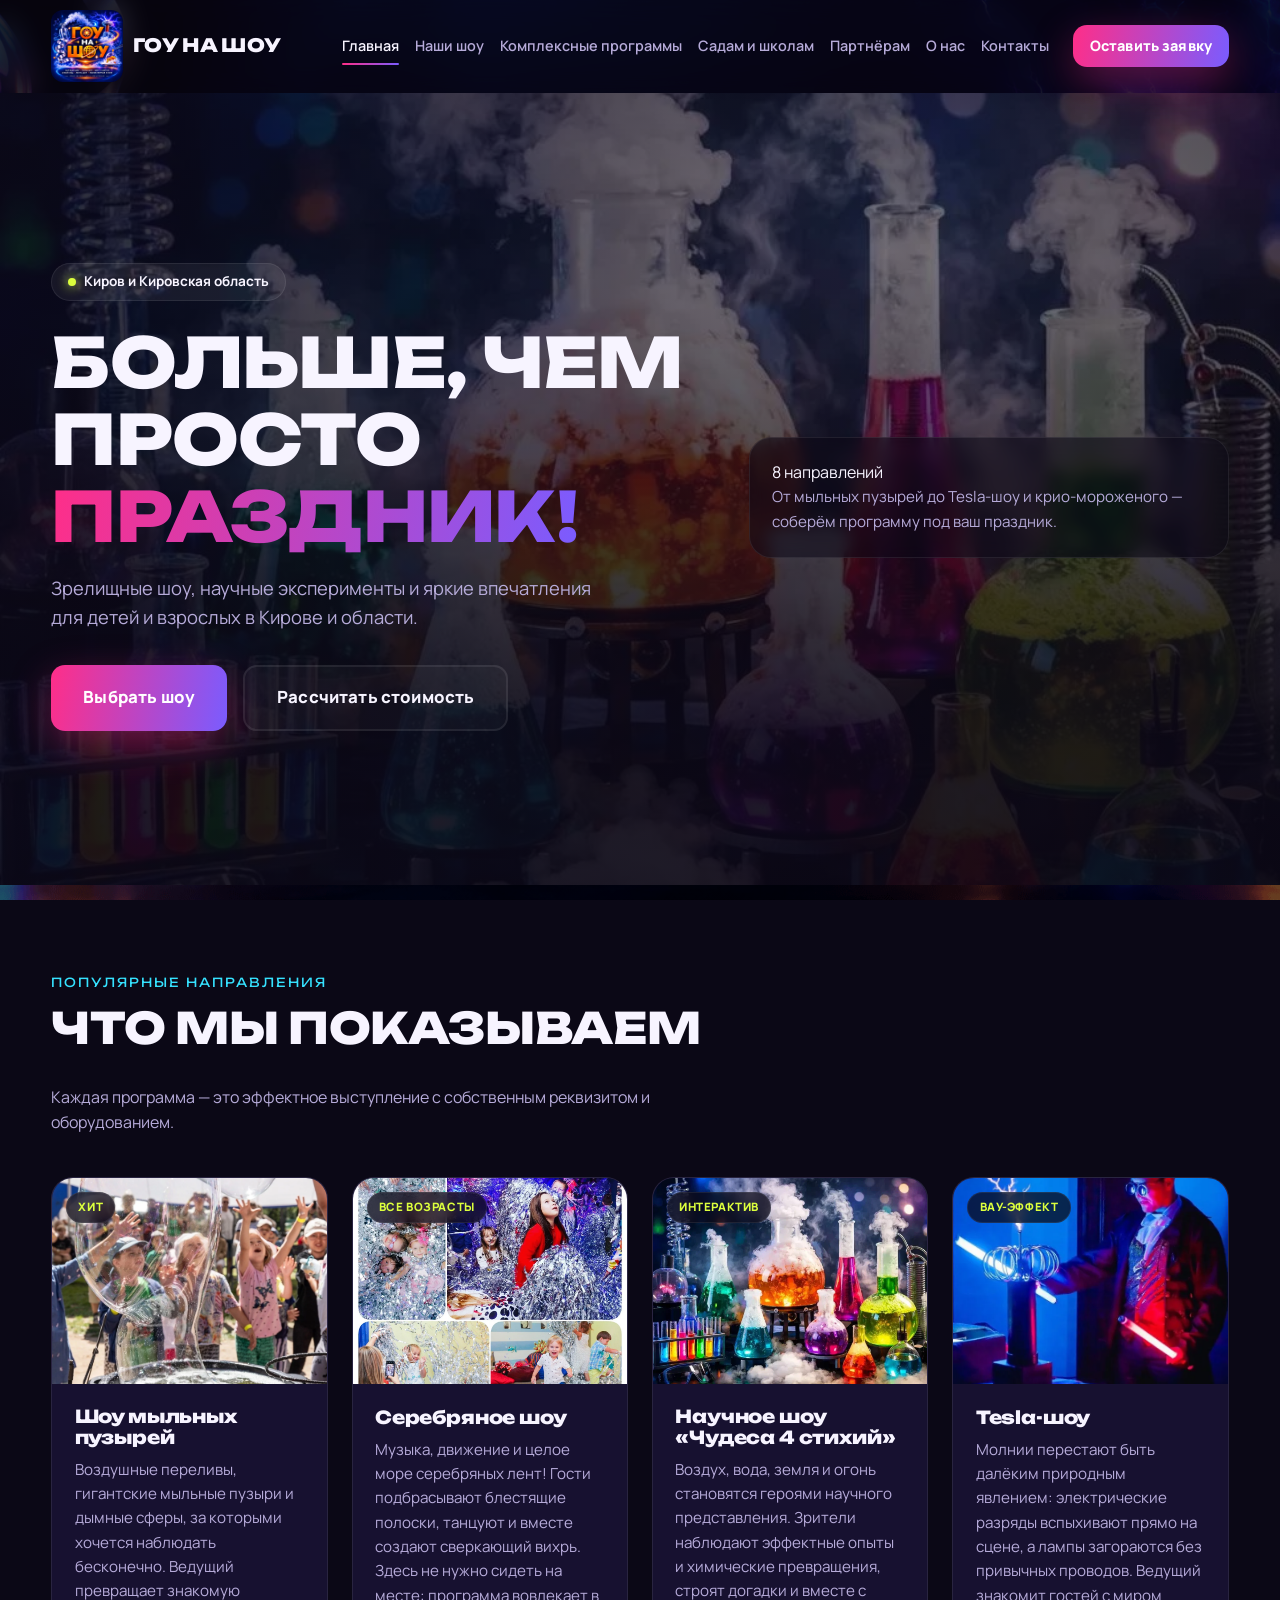
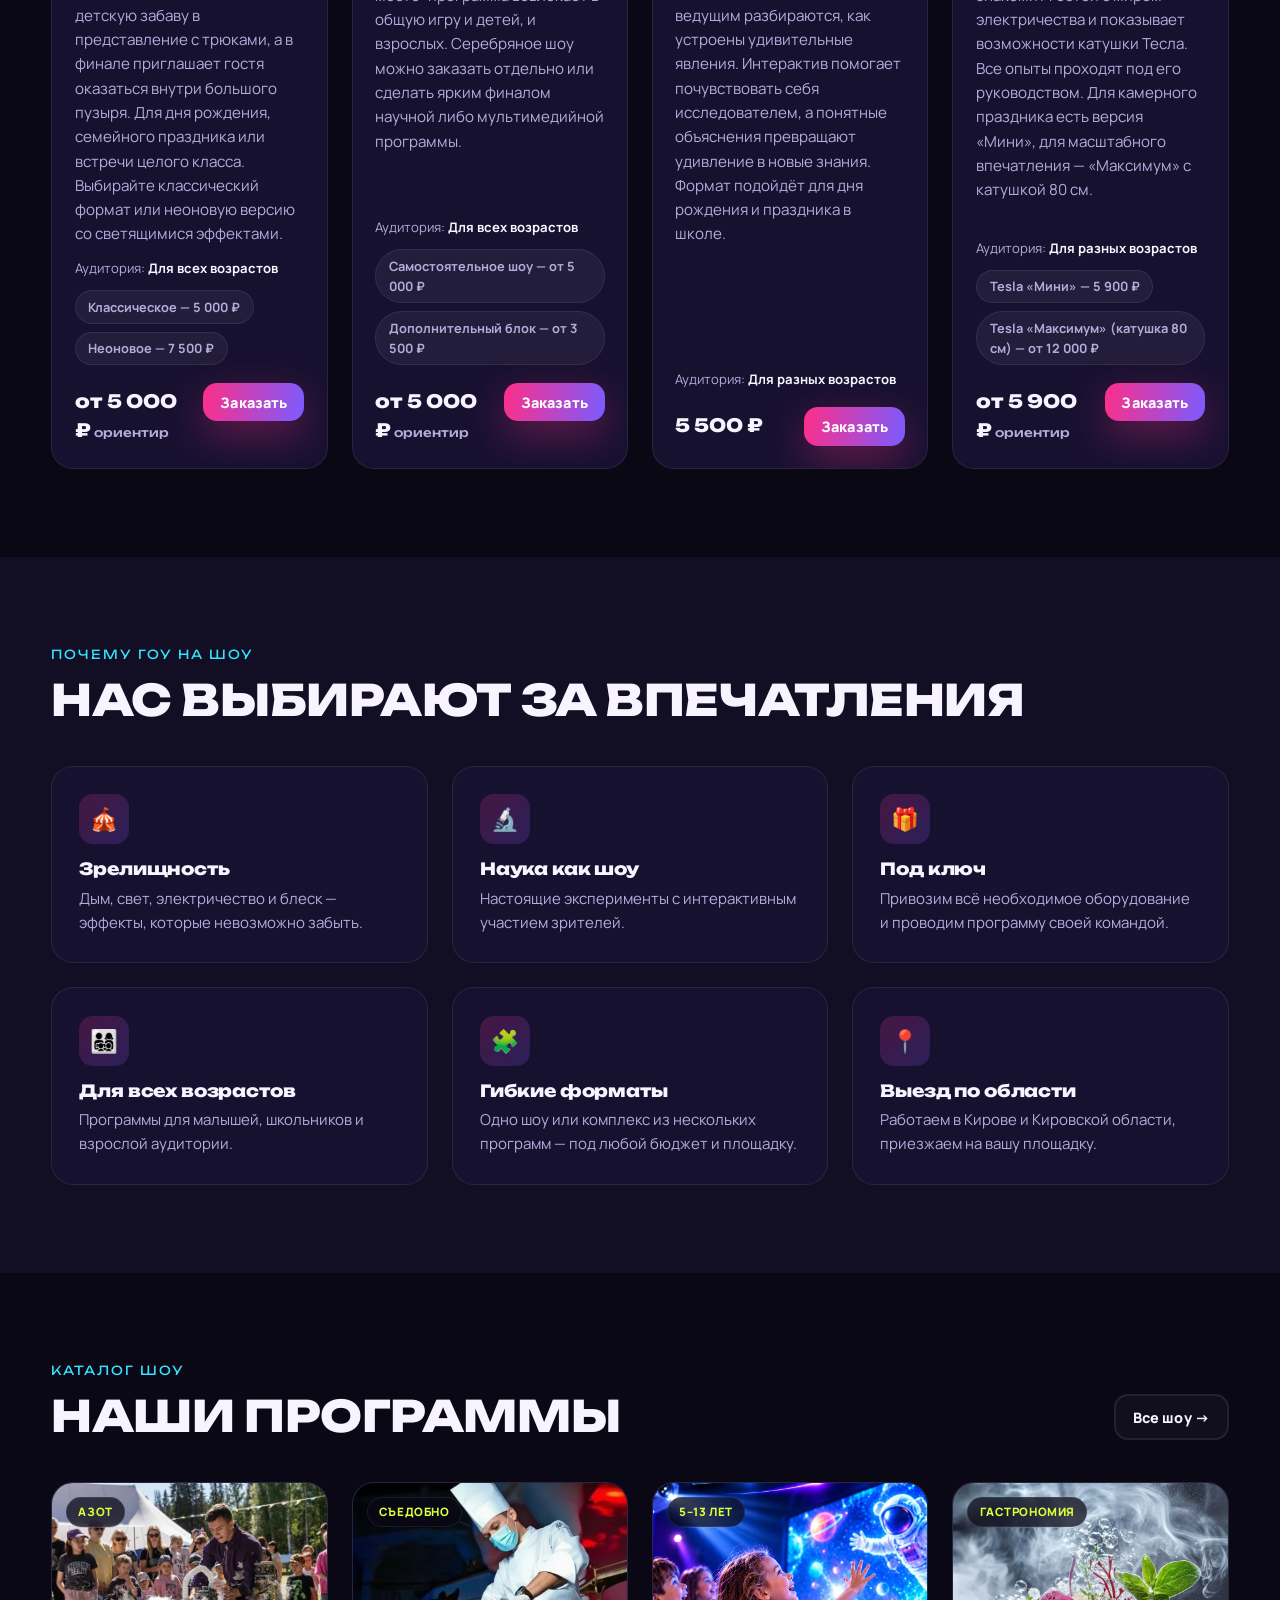
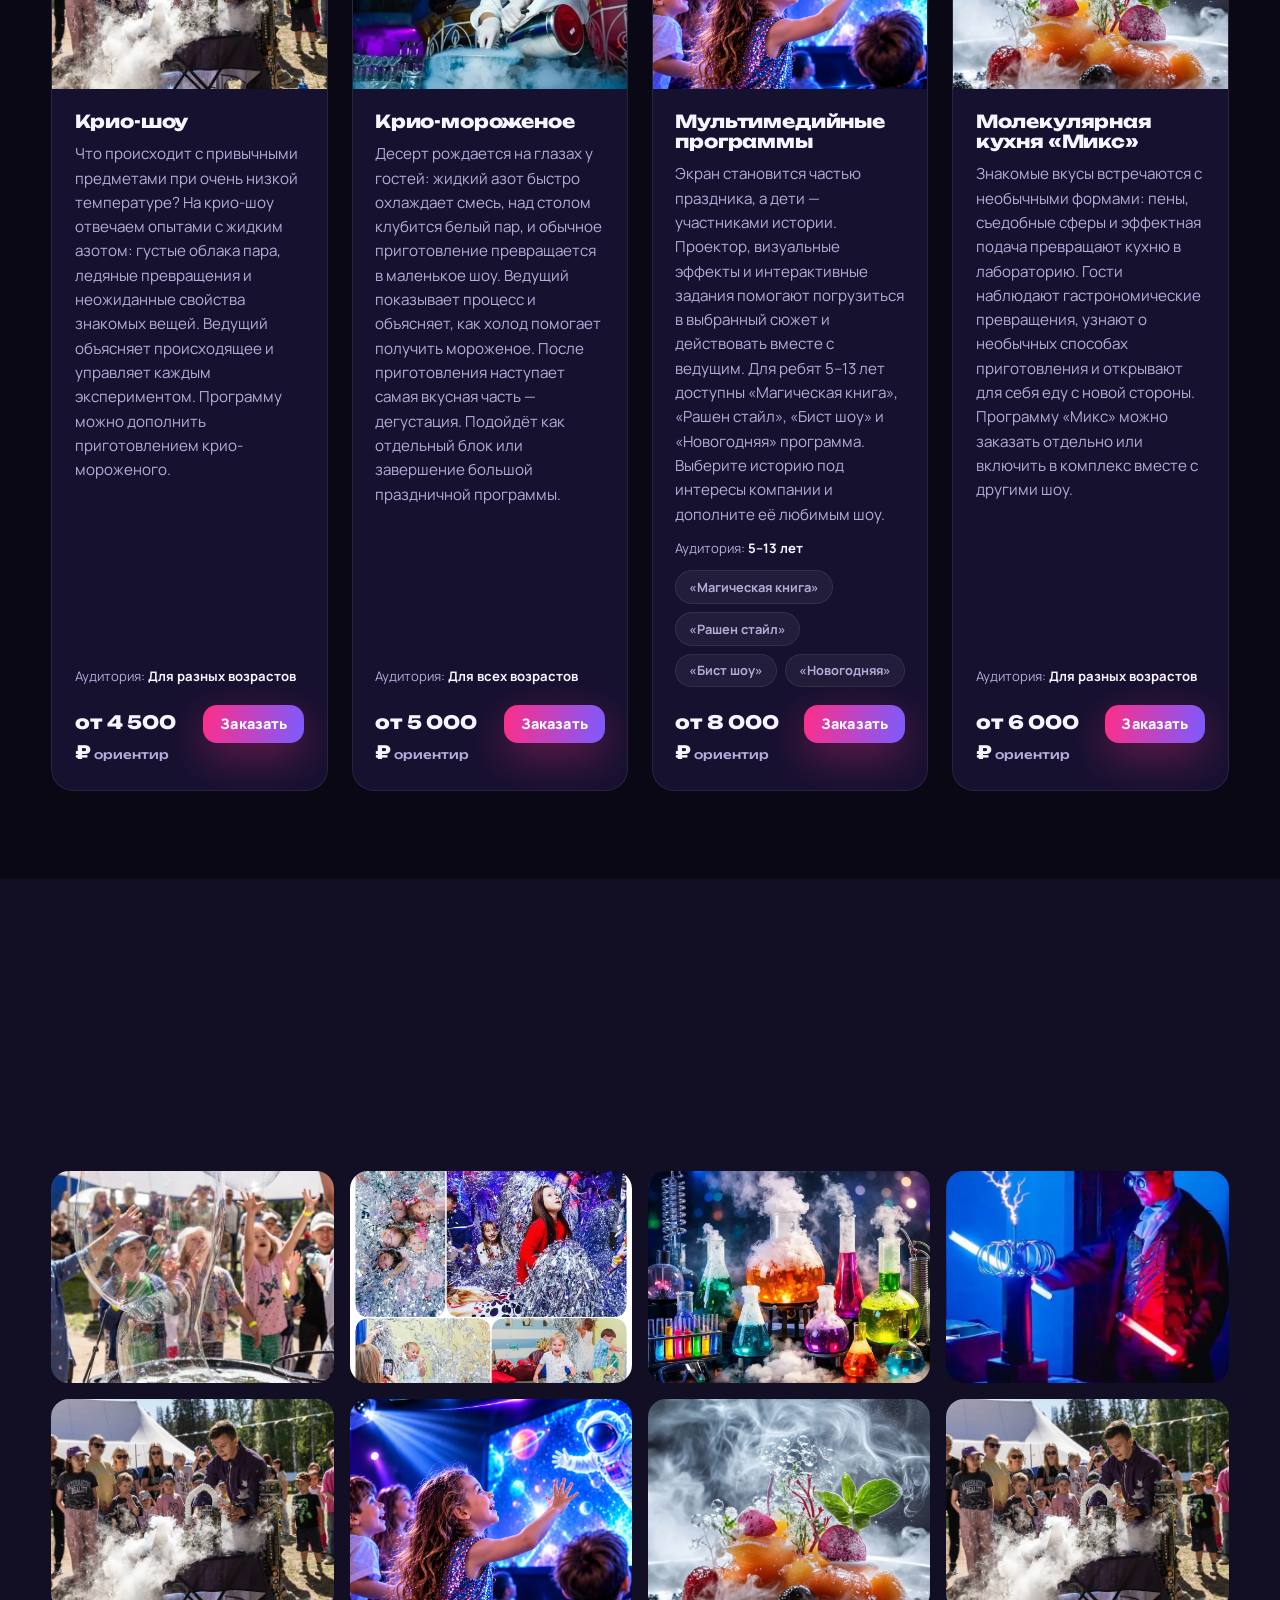
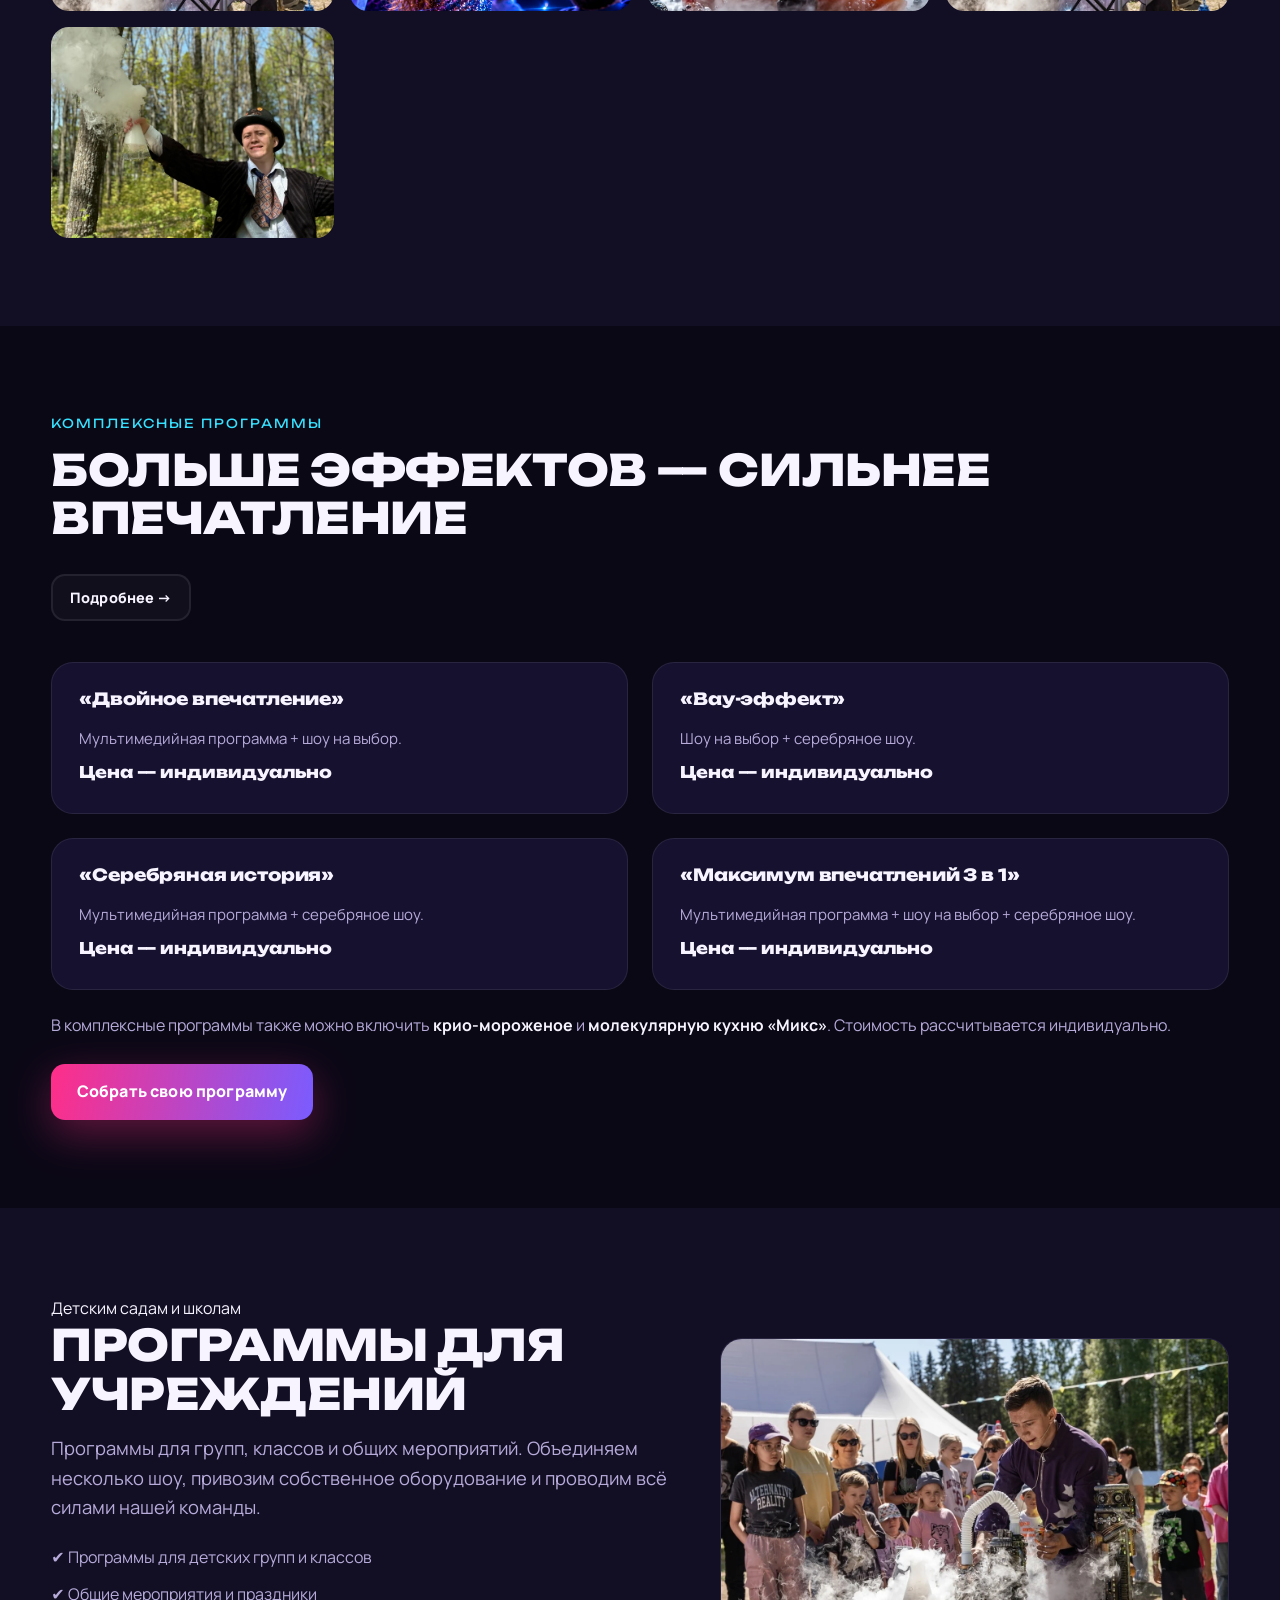
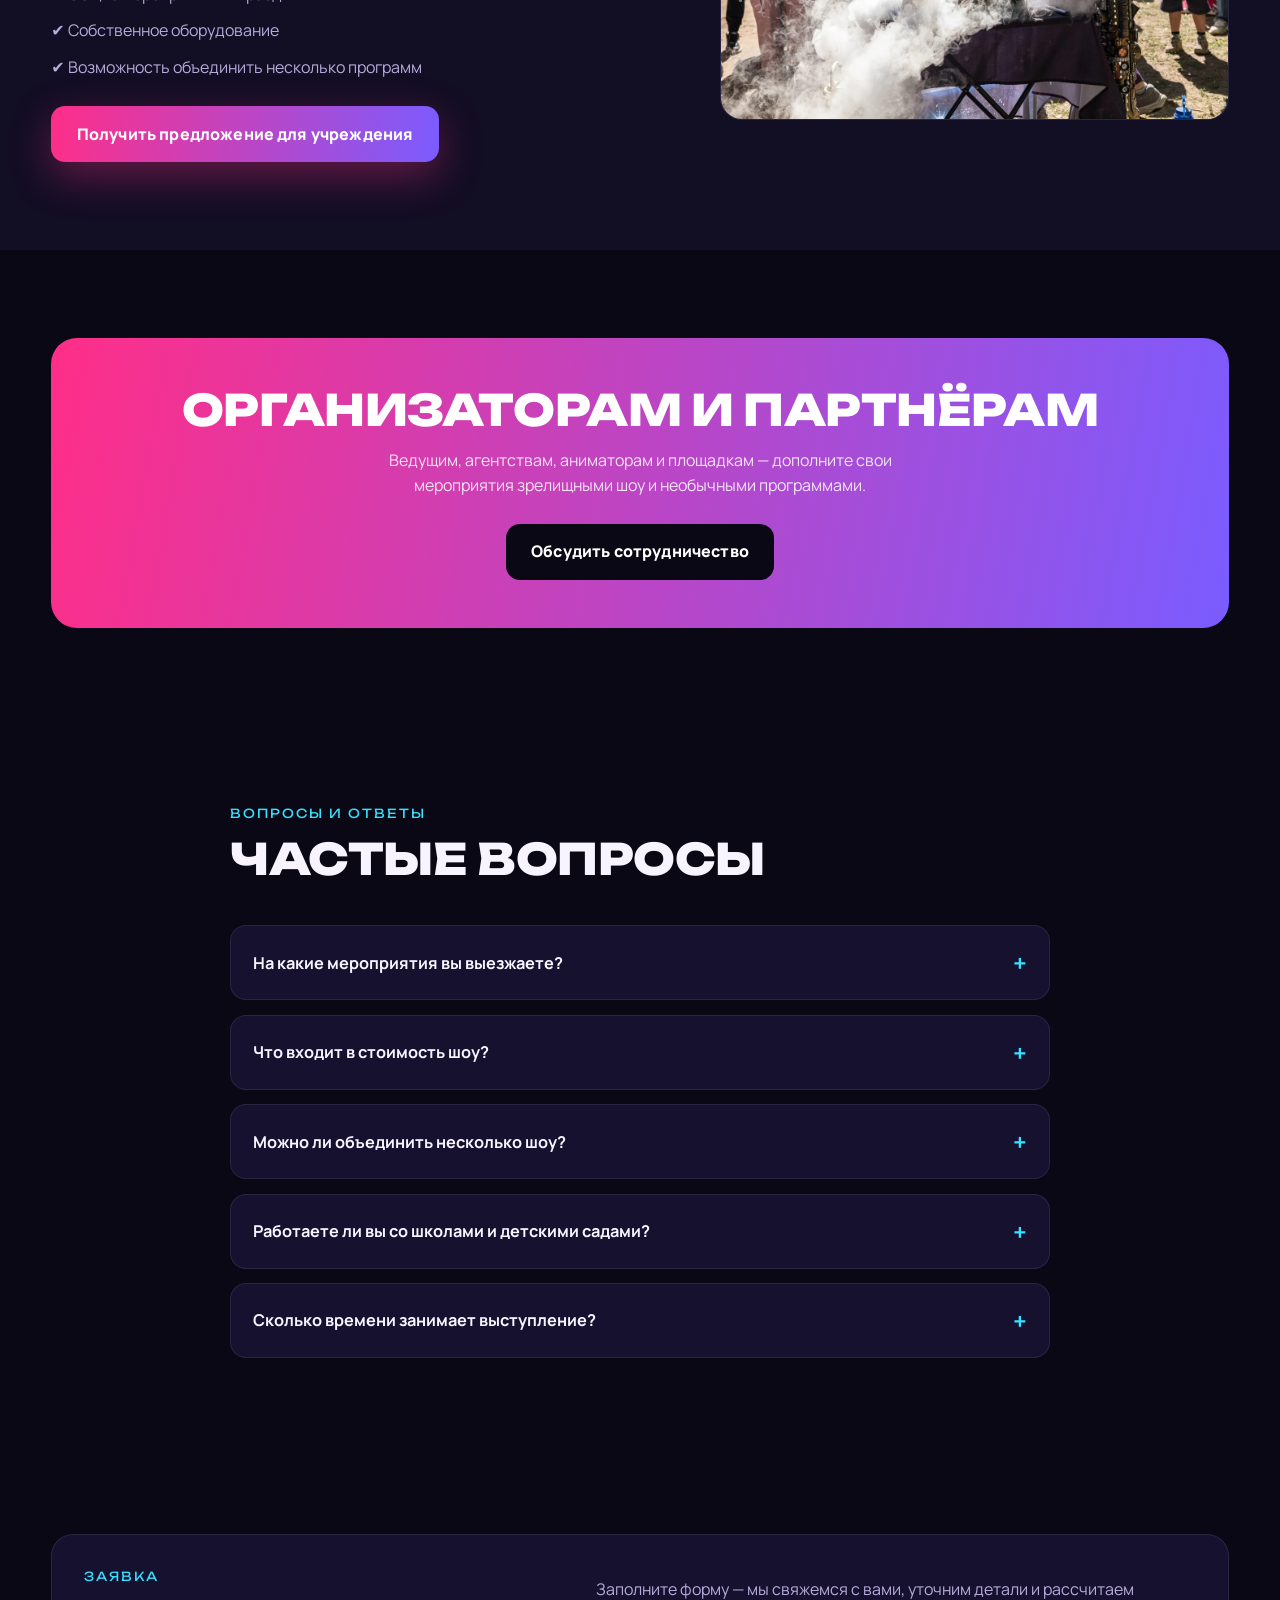
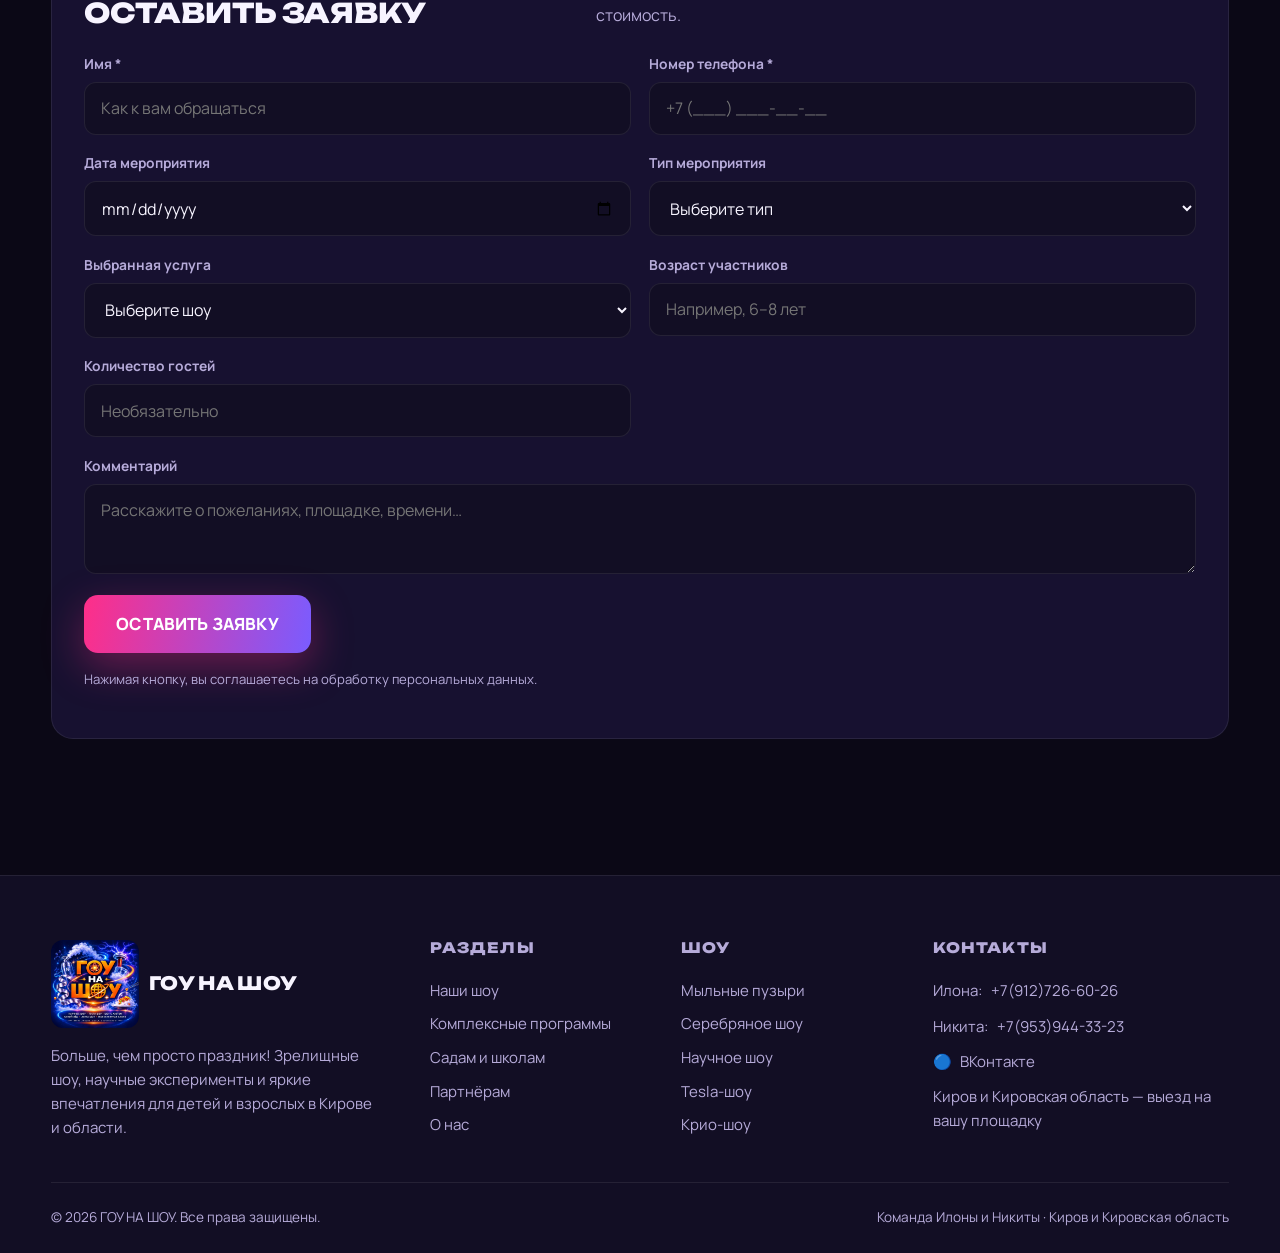
==== commit 1a6fd5b7: "Fix broken image paths, absolute links and font references across the site (6aee0005e9df4d9115baa524" ====
--- a/index.html
+++ b/index.html
@@ -1,5 +1,5 @@
 <!DOCTYPE html>
-<!-- saved from url=(0045)https://gonashow-kirov.netlify.app/index.html -->
+
 <html lang="ru"><head>
      <meta name="yandex-verification" content="dcae3a74d183b9e3" />
      <meta http-equiv="Content-Type" content="text/html; charset=UTF-8">
@@ -12,26 +12,26 @@
 <meta property="og:type" content="website">
 <meta property="og:title" content="ГОУ НА ШОУ — шоу для детей и взрослых в Кирове | Больше, чем просто праздник">
 <meta property="og:description" content="Зрелищные шоу для детей и взрослых в Кирове и области: мыльные пузыри, серебряное шоу, научное шоу, Tesla-шоу, крио-шоу, мультимедийные программы. Закажите праздник от команды Илоны и Никиты.">
-<meta property="og:image" content="https://gonashow-kirov.netlify.app/images/science.webp">
+<meta property="og:image" content="images/science.webp">
 <meta property="og:locale" content="ru_RU">
 <meta property="og:site_name" content="ГОУ НА ШОУ">
 <meta name="theme-color" content="#0b0816">
 <link rel="preconnect" href="https://fonts.googleapis.com/">
 <link rel="preconnect" href="https://fonts.gstatic.com/" crossorigin="">
-<link href="https://fonts.googleapis.com/css2?family=Manrope:wght@400;500;600;700;800&family=Unbounded:wght@500;600;700;800&display=swap" rel="stylesheet">
+<link href="https://fonts.googleapis.com/css2?family=Manrope:wght@400;500;600;700;800&amp;family=Unbounded:wght@500;600;700;800&amp;display=swap" rel="stylesheet">
 <link rel="stylesheet" href="assets/style.css">
-<link rel="icon" type="image/png" href="https://gonashow-kirov.netlify.app/images/favicon.png">
+<link rel="icon" type="image/webp" href="images/logo.webp">
 </head>
 <body>
 <header class="site-header">
   <div class="container header-inner">
-    <a aria-label="ГОУ НА ШОУ — на главную" class="logo" href="https://gonashow-kirov.netlify.app/">
+    <a aria-label="ГОУ НА ШОУ — на главную" class="logo" href="/">
       <img class="logo-image" src="images/logo.webp" alt="" width="72" height="72"><span>ГОУ&nbsp;НА&nbsp;ШОУ</span>
     </a>
     <button class="nav-toggle" aria-label="Меню"><span></span><span></span><span></span></button>
     <nav class="main-nav" aria-label="Основная навигация">
-      <a class="nav-link active" href="https://gonashow-kirov.netlify.app/">Главная</a><a class="nav-link" href="https://gonashow-kirov.netlify.app/shows">Наши шоу</a><a class="nav-link" href="https://gonashow-kirov.netlify.app/complex">Комплексные программы</a><a class="nav-link" href="https://gonashow-kirov.netlify.app/schools">Садам и школам</a><a class="nav-link" href="https://gonashow-kirov.netlify.app/partners">Партнёрам</a><a class="nav-link" href="https://gonashow-kirov.netlify.app/about">О нас</a><a class="nav-link" href="https://gonashow-kirov.netlify.app/contacts">Контакты</a>
-      <a class="btn btn-primary btn-sm header-cta" href="https://gonashow-kirov.netlify.app/contacts#order">Оставить заявку</a>
+      <a class="nav-link active" href="/">Главная</a><a class="nav-link" href="/shows">Наши шоу</a><a class="nav-link" href="/complex">Комплексные программы</a><a class="nav-link" href="/schools">Садам и школам</a><a class="nav-link" href="/partners">Партнёрам</a><a class="nav-link" href="/about">О нас</a><a class="nav-link" href="/contacts">Контакты</a>
+      <a class="btn btn-primary btn-sm header-cta" href="/contacts#order">Оставить заявку</a>
     </nav>
   </div>
 </header>
@@ -43,8 +43,8 @@
       <h1 class="h-display">Больше, чем просто <span class="grad-text">праздник!</span></h1>
       <p class="lead">Зрелищные шоу, научные эксперименты и яркие впечатления для детей и взрослых в Кирове и области.</p>
       <div class="hero-actions">
-        <a class="btn btn-primary btn-lg" href="https://gonashow-kirov.netlify.app/shows">Выбрать шоу</a>
-        <a class="btn btn-outline btn-lg" href="https://gonashow-kirov.netlify.app/contacts#order">Рассчитать стоимость</a>
+        <a class="btn btn-primary btn-lg" href="/shows">Выбрать шоу</a>
+        <a class="btn btn-outline btn-lg" href="/contacts#order">Рассчитать стоимость</a>
       </div>
     </div>
     <div class="hero-side" style="display:grid;gap:1rem">
@@ -150,7 +150,7 @@
         <div class="kicker">Каталог шоу</div>
         <h2>Наши программы</h2>
       </div>
-      <a class="btn btn-outline btn-sm" href="https://gonashow-kirov.netlify.app/shows">Все шоу →</a>
+      <a class="btn btn-outline btn-sm" href="/shows">Все шоу →</a>
     </div>
     <div class="grid g4" data-render="services" data-offset="4">
   <article class="card show-card reveal" id="cryo">
@@ -167,7 +167,7 @@
     </div>
   </article>
   <article class="card show-card reveal" id="icecream">
-    <div class="thumb"><img src="images/cryo.webp" alt="Крио-мороженое в Кирове — повар готовит десерт на жидком азоте" loading="lazy"><span class="tag">Съедобно</span></div>
+    <div class="thumb"><img src="images/cryo.webp" alt="Работа с жидким азотом — фото крио-программы" loading="lazy"><span class="tag">Съедобно</span></div>
     <div class="body">
       <h3>Крио-мороженое</h3>
       <p>Десерт рождается на глазах у гостей: жидкий азот быстро охлаждает смесь, над столом клубится белый пар, и обычное приготовление превращается в маленькое шоу. Ведущий показывает процесс и объясняет, как холод помогает получить мороженое. После приготовления наступает самая вкусная часть — дегустация. Подойдёт как отдельный блок или завершение большой праздничной программы.</p>
@@ -231,7 +231,7 @@
       <img src="images/tesla.webp" alt="Электрические разряды на Tesla-шоу" loading="lazy">
     </div>
     <div class="item reveal" data-lightbox="images/cryo-show.webp">
-      <img src="images/cryo-show.webp" alt="Крио-шоу на открытом воздухе — облака азотного пара" loading="lazy">
+      <img src="images/cryo-show.webp" alt="Эксперименты с жидким азотом" loading="lazy">
     </div>
     <div class="item reveal" data-lightbox="images/multimedia.webp">
       <img src="images/multimedia.webp" alt="Мультимедийное шоу с экраном и визуальными эффектами" loading="lazy">
@@ -239,21 +239,12 @@
     <div class="item reveal" data-lightbox="images/molecular.webp">
       <img src="images/molecular.webp" alt="Молекулярная кухня — эффектная подача" loading="lazy">
     </div>
-    <div class="item reveal" data-lightbox="images/cryo.webp">
-      <img src="images/cryo.webp" alt="Крио-мороженое — десерт на жидком азоте" loading="lazy">
+    <div class="item reveal" data-lightbox="images/outdoorshow.webp">
+      <img src="images/outdoorshow.webp" alt="Научное шоу на открытом воздухе перед зрителями" loading="lazy">
     </div>
     <div class="item reveal" data-lightbox="images/forest.webp">
       <img src="images/forest.webp" alt="Артист с дымящейся колбой в образе учёного" loading="lazy">
-    </div>
-    <div class="item reveal" data-lightbox="images/team-outdoors.webp">
-      <img src="images/team-outdoors.webp" alt="Праздник во дворе — ведущие и дети" loading="lazy">
-    </div>
-    <div class="item reveal" data-lightbox="images/team-guests.webp">
-      <img src="images/team-guests.webp" alt="Команда ГОУ НА ШОУ с гостями праздника" loading="lazy">
-    </div>
-    <div class="item reveal" data-lightbox="images/team-characters.webp">
-      <img src="images/team-characters.webp" alt="Ведущие в образах супергероев" loading="lazy">
-    </div></div></div>
+    </div></div>
   </div>
 </section>
 
@@ -265,7 +256,7 @@
         <div class="kicker">Комплексные программы</div>
         <h2>Больше эффектов — сильнее впечатление</h2>
       </div>
-      <a class="btn btn-outline btn-sm" href="https://gonashow-kirov.netlify.app/complex">Подробнее →</a>
+      <a class="btn btn-outline btn-sm" href="/complex">Подробнее →</a>
     </div>
     <div class="grid g2" data-render="bundles">
     <article class="card benefit reveal" style="display:flex;flex-direction:column;gap:.6rem">
@@ -289,7 +280,7 @@
       <div class="price" style="font-size:1rem">Цена — индивидуально</div>
     </article></div>
     <p style="margin-top:1.4rem;color:var(--muted)">В комплексные программы также можно включить <b style="color:var(--ink)">крио-мороженое</b> и <b style="color:var(--ink)">молекулярную кухню «Микс»</b>. Стоимость рассчитывается индивидуально.</p>
-    <div style="margin-top:1.6rem"><a class="btn btn-primary" href="https://gonashow-kirov.netlify.app/complex">Собрать свою программу</a></div>
+    <div style="margin-top:1.6rem"><a class="btn btn-primary" href="/complex">Собрать свою программу</a></div>
   </div>
 </section>
 
@@ -306,10 +297,10 @@
         <li>✔ Собственное оборудование</li>
         <li>✔ Возможность объединить несколько программ</li>
       </ul>
-      <div style="margin-top:1.6rem"><a class="btn btn-primary" href="https://gonashow-kirov.netlify.app/schools">Получить предложение для учреждения</a></div>
+      <div style="margin-top:1.6rem"><a class="btn btn-primary" href="/schools">Получить предложение для учреждения</a></div>
     </div>
     <div class="card reveal" style="overflow:hidden">
-      <img src="images/team-party.webp" alt="Ведущие ГОУ НА ШОУ на празднике в детском саду в Кирове" loading="lazy" style="aspect-ratio:4/3;object-fit:cover">
+      <img src="images/outdoorshow.webp" alt="Научное шоу для детского сада в Кирове" loading="lazy" style="aspect-ratio:4/3;object-fit:cover">
     </div>
   </div>
 </section>
@@ -320,7 +311,7 @@
     <div class="cta-band reveal">
       <h2>Организаторам и партнёрам</h2>
       <p>Ведущим, агентствам, аниматорам и площадкам — дополните свои мероприятия зрелищными шоу и необычными программами.</p>
-      <a class="btn" href="https://gonashow-kirov.netlify.app/partners">Обсудить сотрудничество</a>
+      <a class="btn" href="/partners">Обсудить сотрудничество</a>
     </div>
   </div>
 </section>
@@ -412,24 +403,24 @@
   <div class="container">
     <div class="footer-grid">
       <div class="footer-brand">
-        <a class="logo" href="https://gonashow-kirov.netlify.app/"><img class="logo-image" src="images/logo.webp" alt="" width="72" height="72"><span>ГОУ НА ШОУ</span></a>
+        <a class="logo" href="/"><img class="logo-image" src="images/logo.webp" alt="" width="72" height="72"><span>ГОУ НА ШОУ</span></a>
         <p>Больше, чем просто праздник! Зрелищные шоу, научные эксперименты и яркие впечатления для детей и взрослых в Кирове и области.</p>
       </div>
       <div class="footer-col">
         <h4>Разделы</h4>
-        <a href="https://gonashow-kirov.netlify.app/shows">Наши шоу</a>
-        <a href="https://gonashow-kirov.netlify.app/complex">Комплексные программы</a>
-        <a href="https://gonashow-kirov.netlify.app/schools">Садам и школам</a>
-        <a href="https://gonashow-kirov.netlify.app/partners">Партнёрам</a>
-        <a href="https://gonashow-kirov.netlify.app/about">О нас</a>
+        <a href="/shows">Наши шоу</a>
+        <a href="/complex">Комплексные программы</a>
+        <a href="/schools">Садам и школам</a>
+        <a href="/partners">Партнёрам</a>
+        <a href="/about">О нас</a>
       </div>
       <div class="footer-col">
         <h4>Шоу</h4>
-        <a href="https://gonashow-kirov.netlify.app/shows#bubbles">Мыльные пузыри</a>
-        <a href="https://gonashow-kirov.netlify.app/shows#silver">Серебряное шоу</a>
-        <a href="https://gonashow-kirov.netlify.app/shows#science">Научное шоу</a>
-        <a href="https://gonashow-kirov.netlify.app/shows#tesla">Tesla-шоу</a>
-        <a href="https://gonashow-kirov.netlify.app/shows#cryo">Крио-шоу</a>
+        <a href="/shows#bubbles">Мыльные пузыри</a>
+        <a href="/shows#silver">Серебряное шоу</a>
+        <a href="/shows#science">Научное шоу</a>
+        <a href="/shows#tesla">Tesla-шоу</a>
+        <a href="/shows#cryo">Крио-шоу</a>
       </div>
       <div class="footer-col">
         <h4>Контакты</h4>
--- a/assets/style.css
+++ b/assets/style.css
@@ -263,14 +263,3 @@
   background-repeat: no-repeat;
   background-attachment: fixed;
 }
-
-
-/* Фото-блоки на внутренних страницах */
-.photo-block{margin-top:2.4rem}
-.photo-strip{grid-template-columns:repeat(3,minmax(0,1fr))}
-.addon img{width:100%;aspect-ratio:16/10;object-fit:cover;border-radius:14px;margin-bottom:.9rem;cursor:zoom-in}
-.contact-team{display:grid;grid-template-columns:220px 1fr;gap:2rem;align-items:center;margin-bottom:2rem}
-.contact-team .item{border-radius:18px;overflow:hidden;aspect-ratio:3/4;cursor:zoom-in}
-.contact-team .item img{width:100%;height:100%;object-fit:cover}
-@media(max-width:900px){.photo-strip{grid-template-columns:repeat(2,minmax(0,1fr))}}
-@media(max-width:560px){.contact-team{grid-template-columns:1fr}.contact-team .item{max-width:260px}}
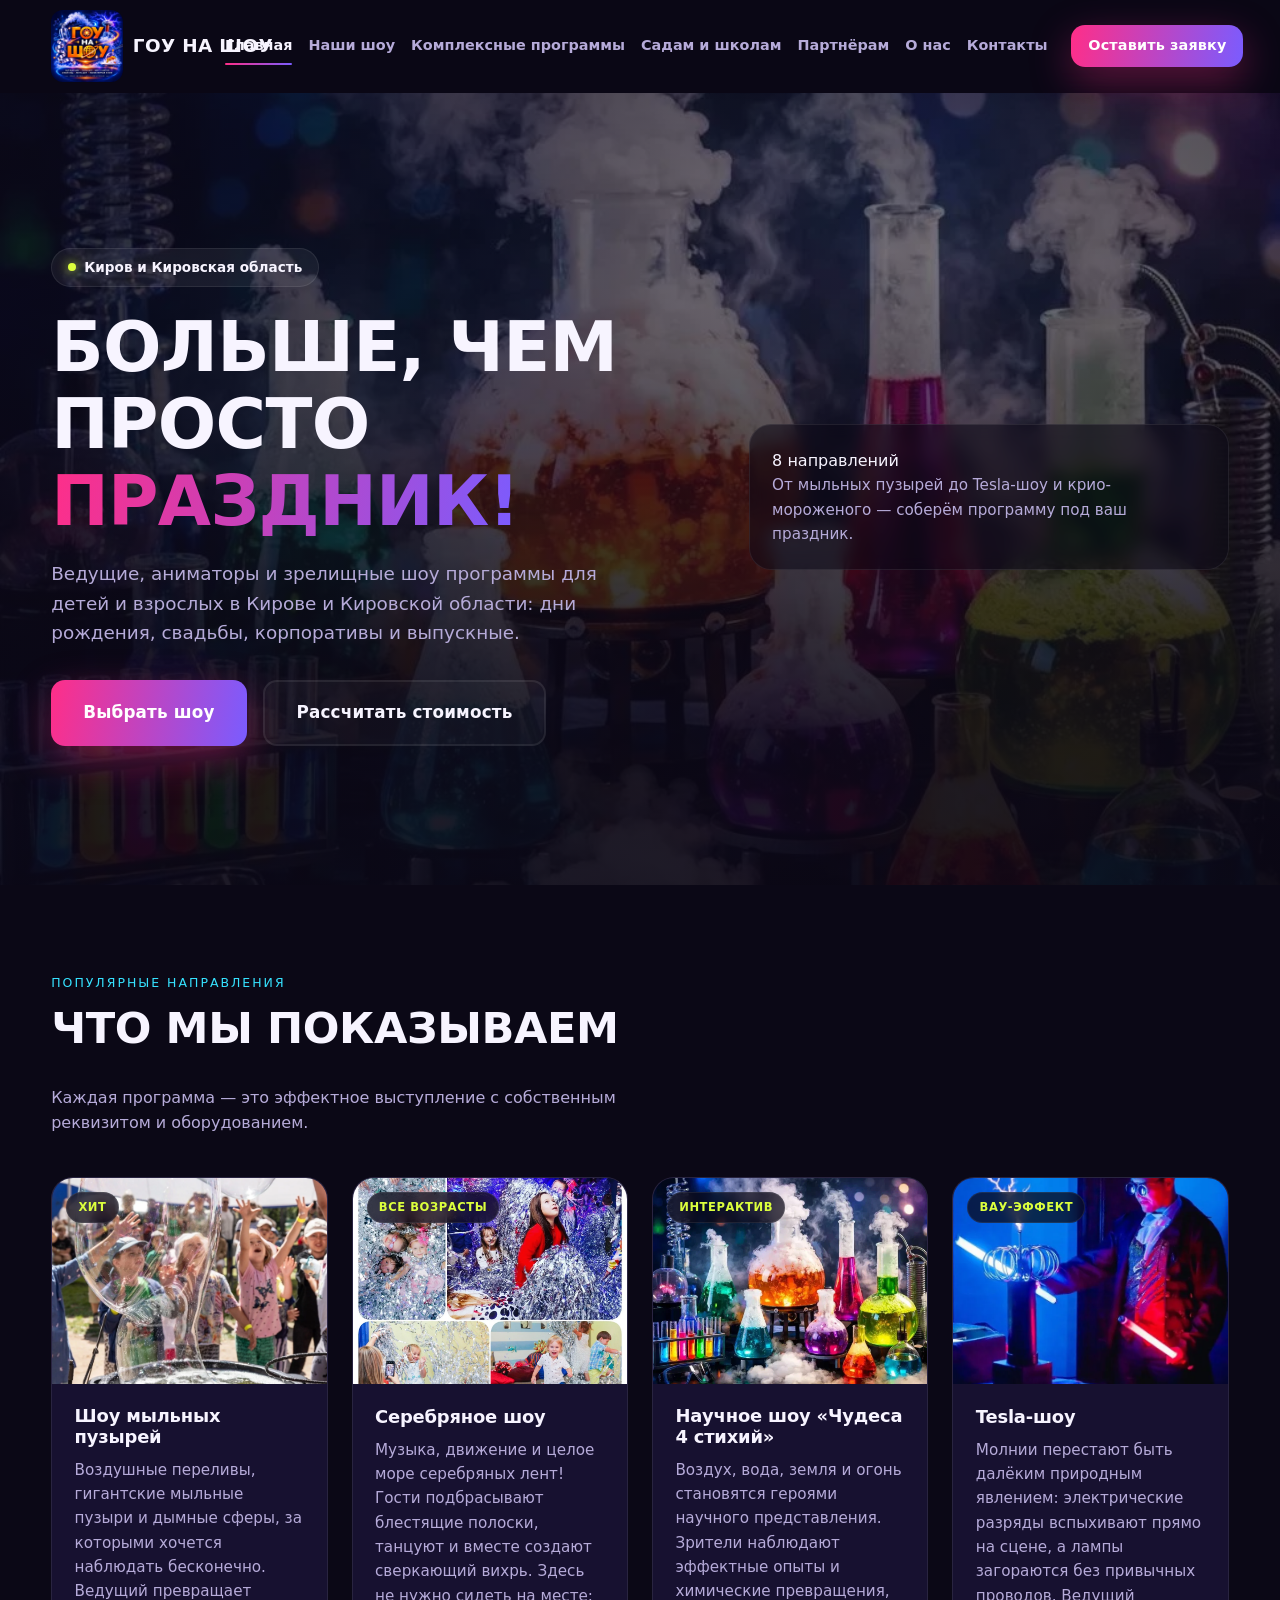
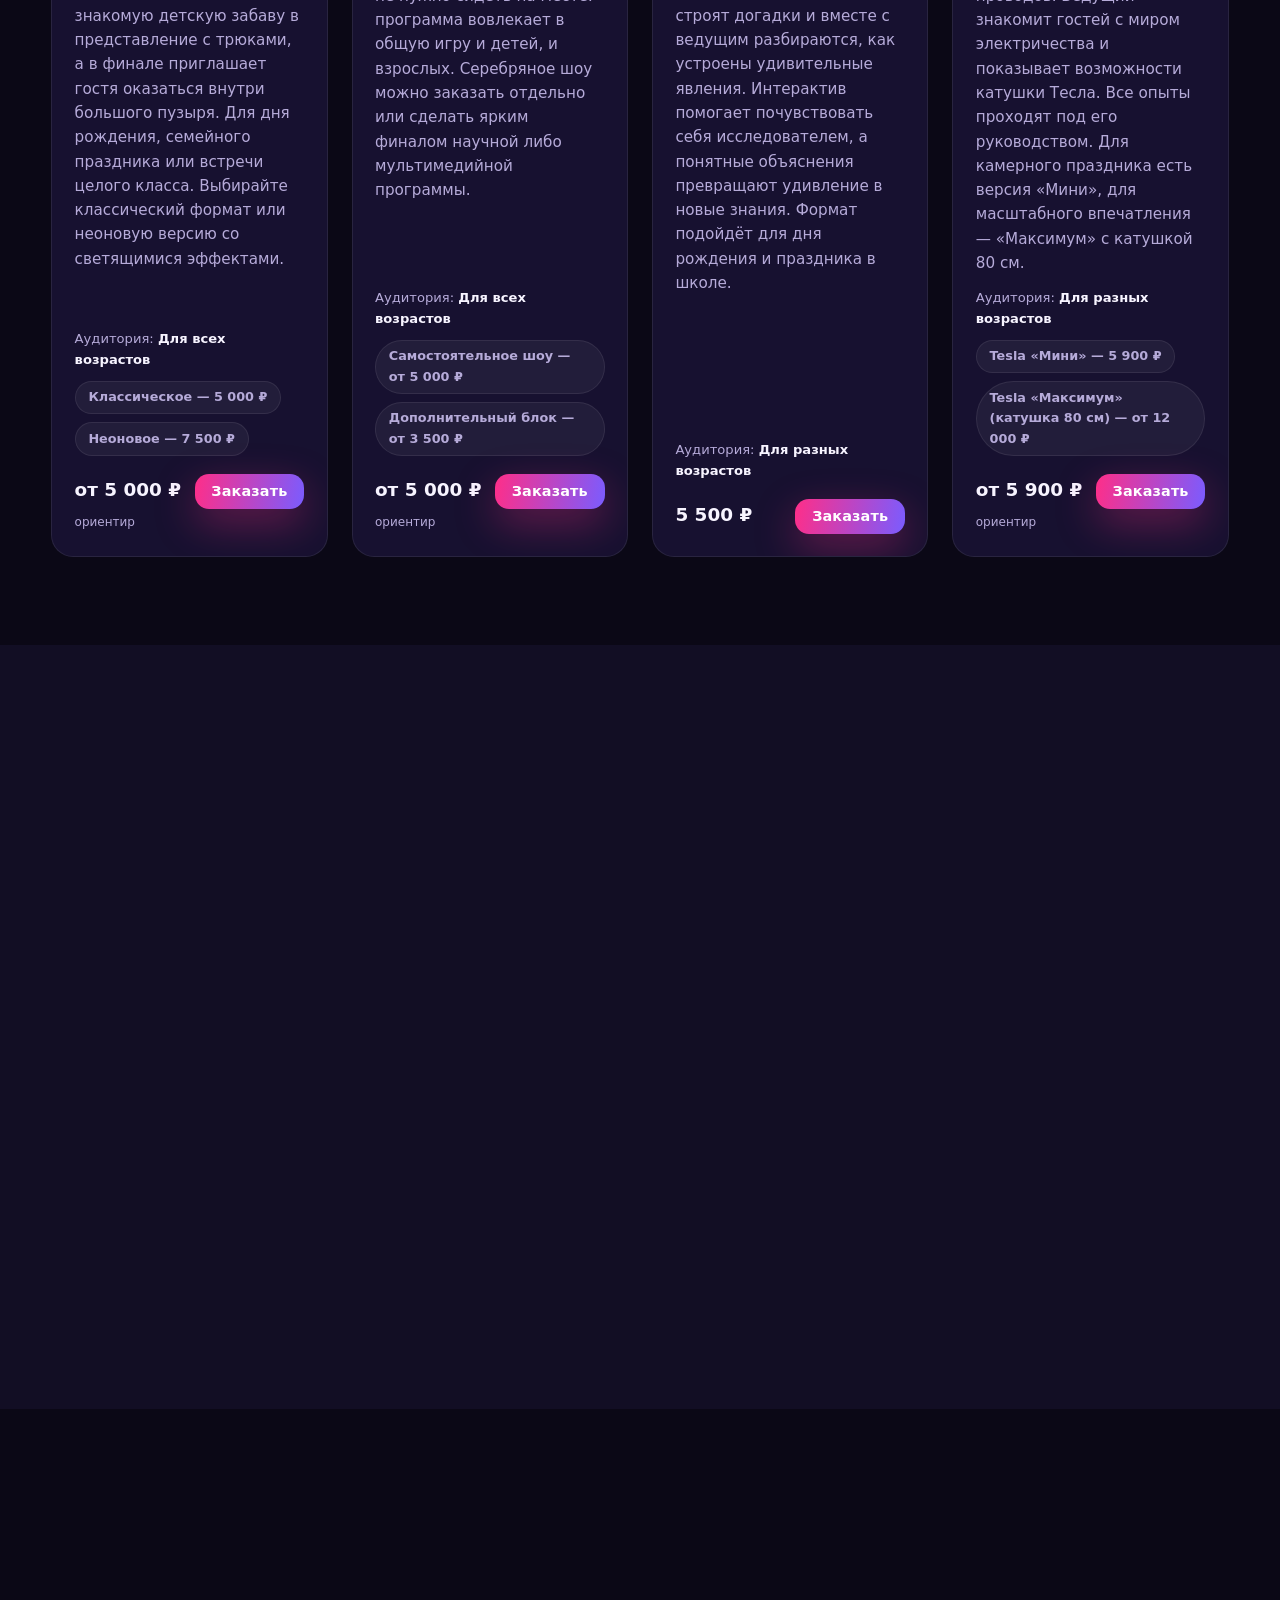
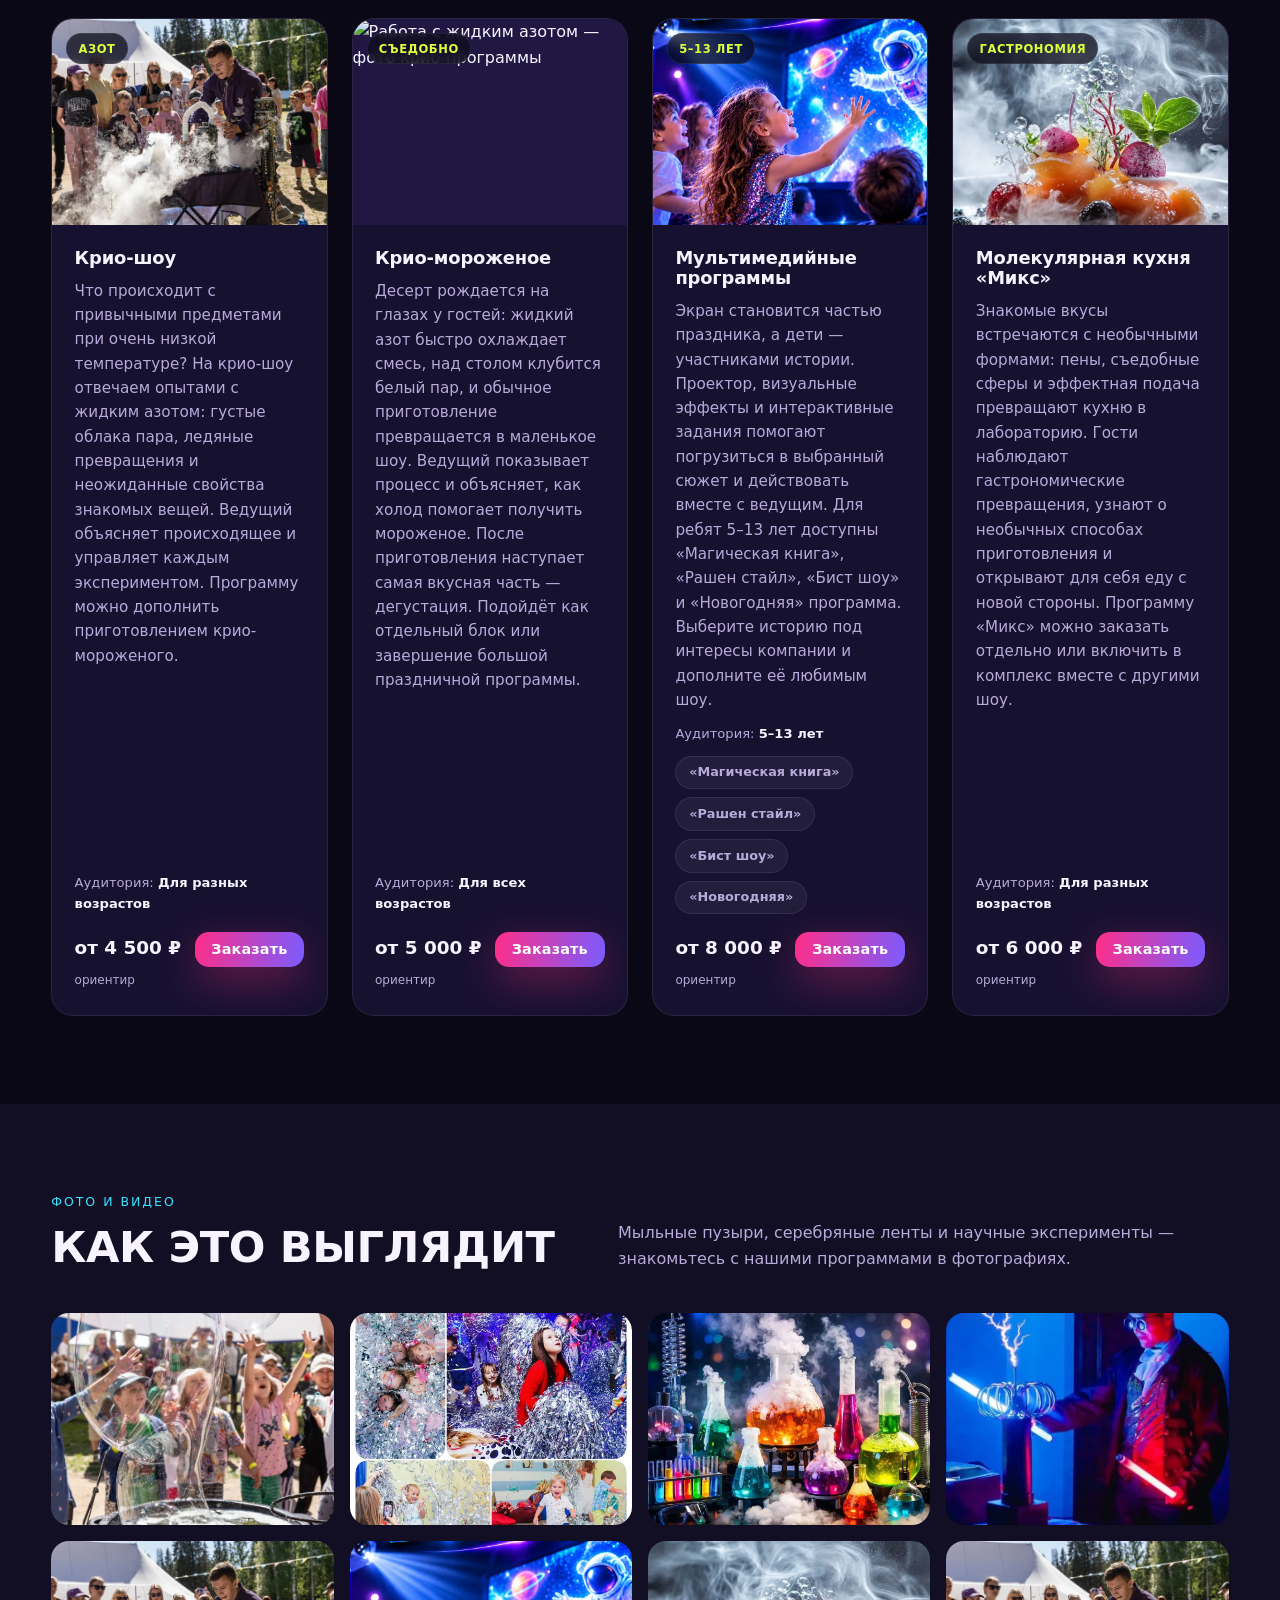
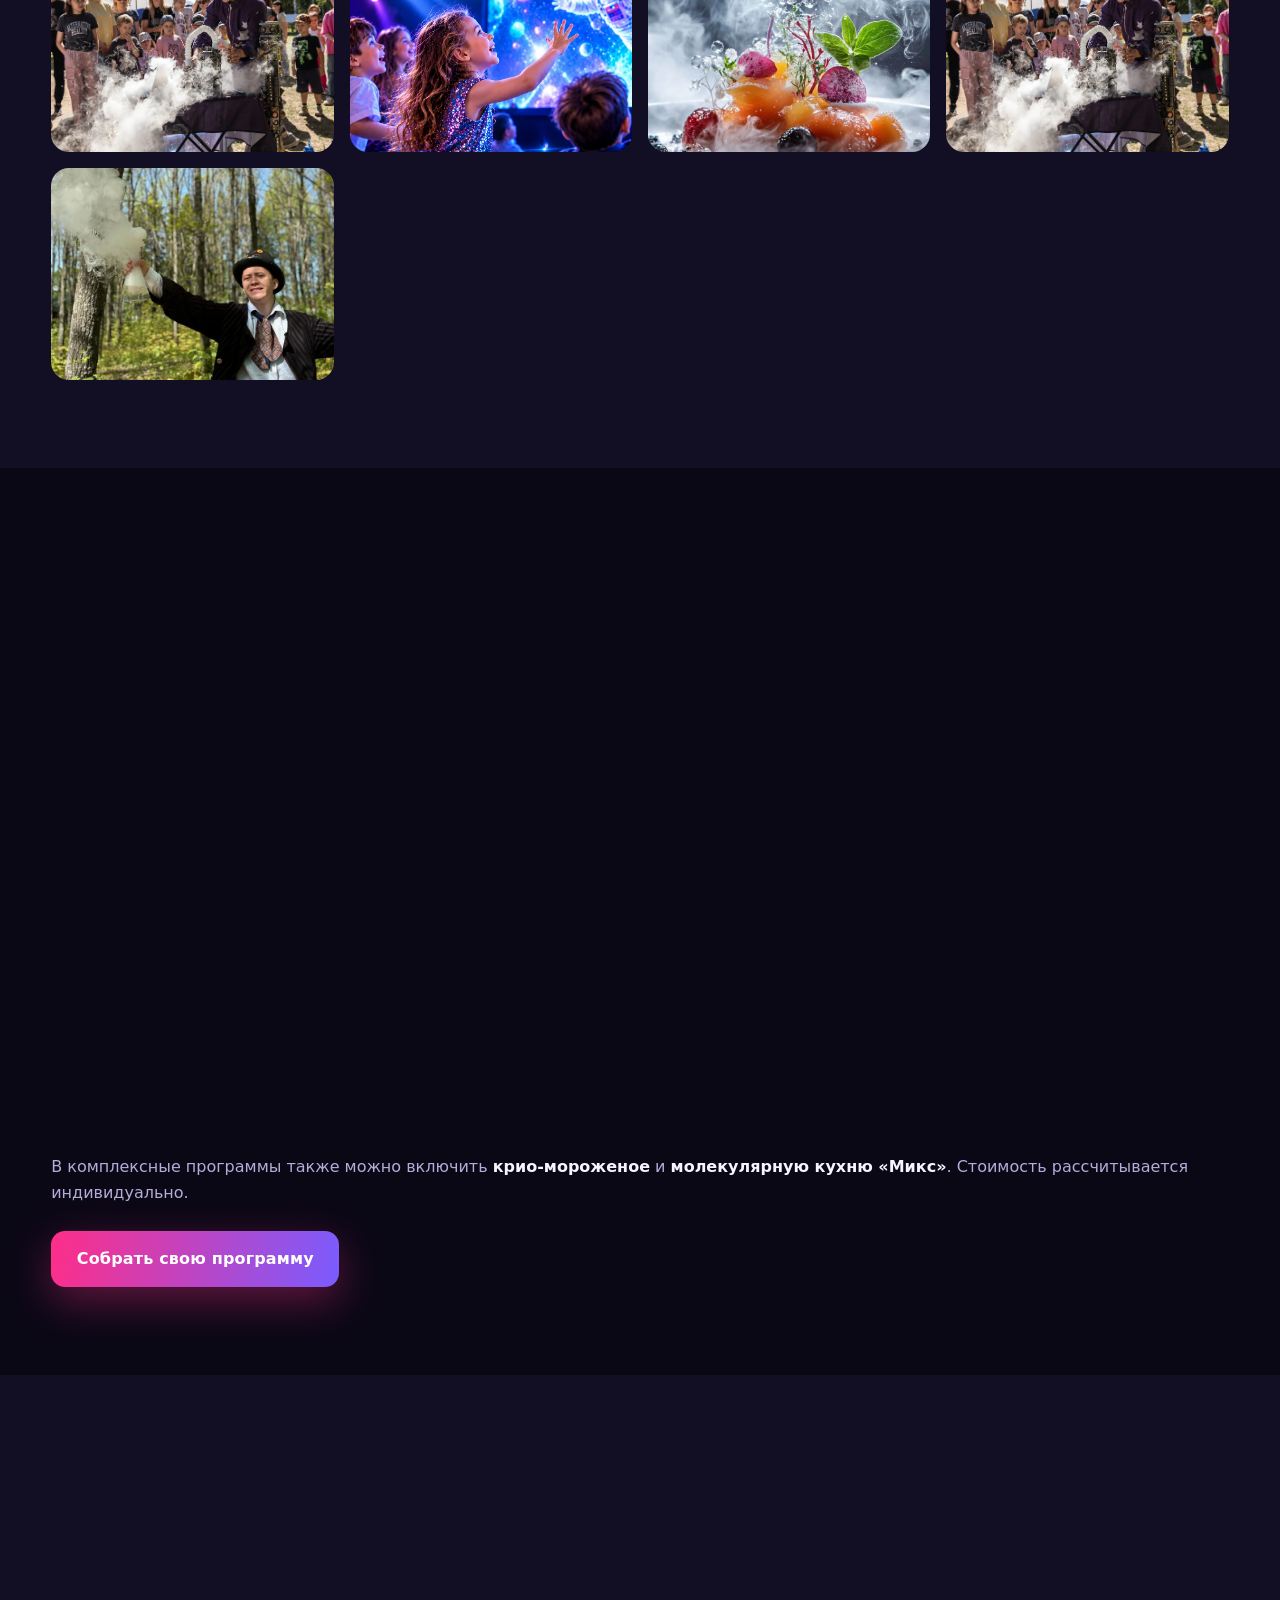
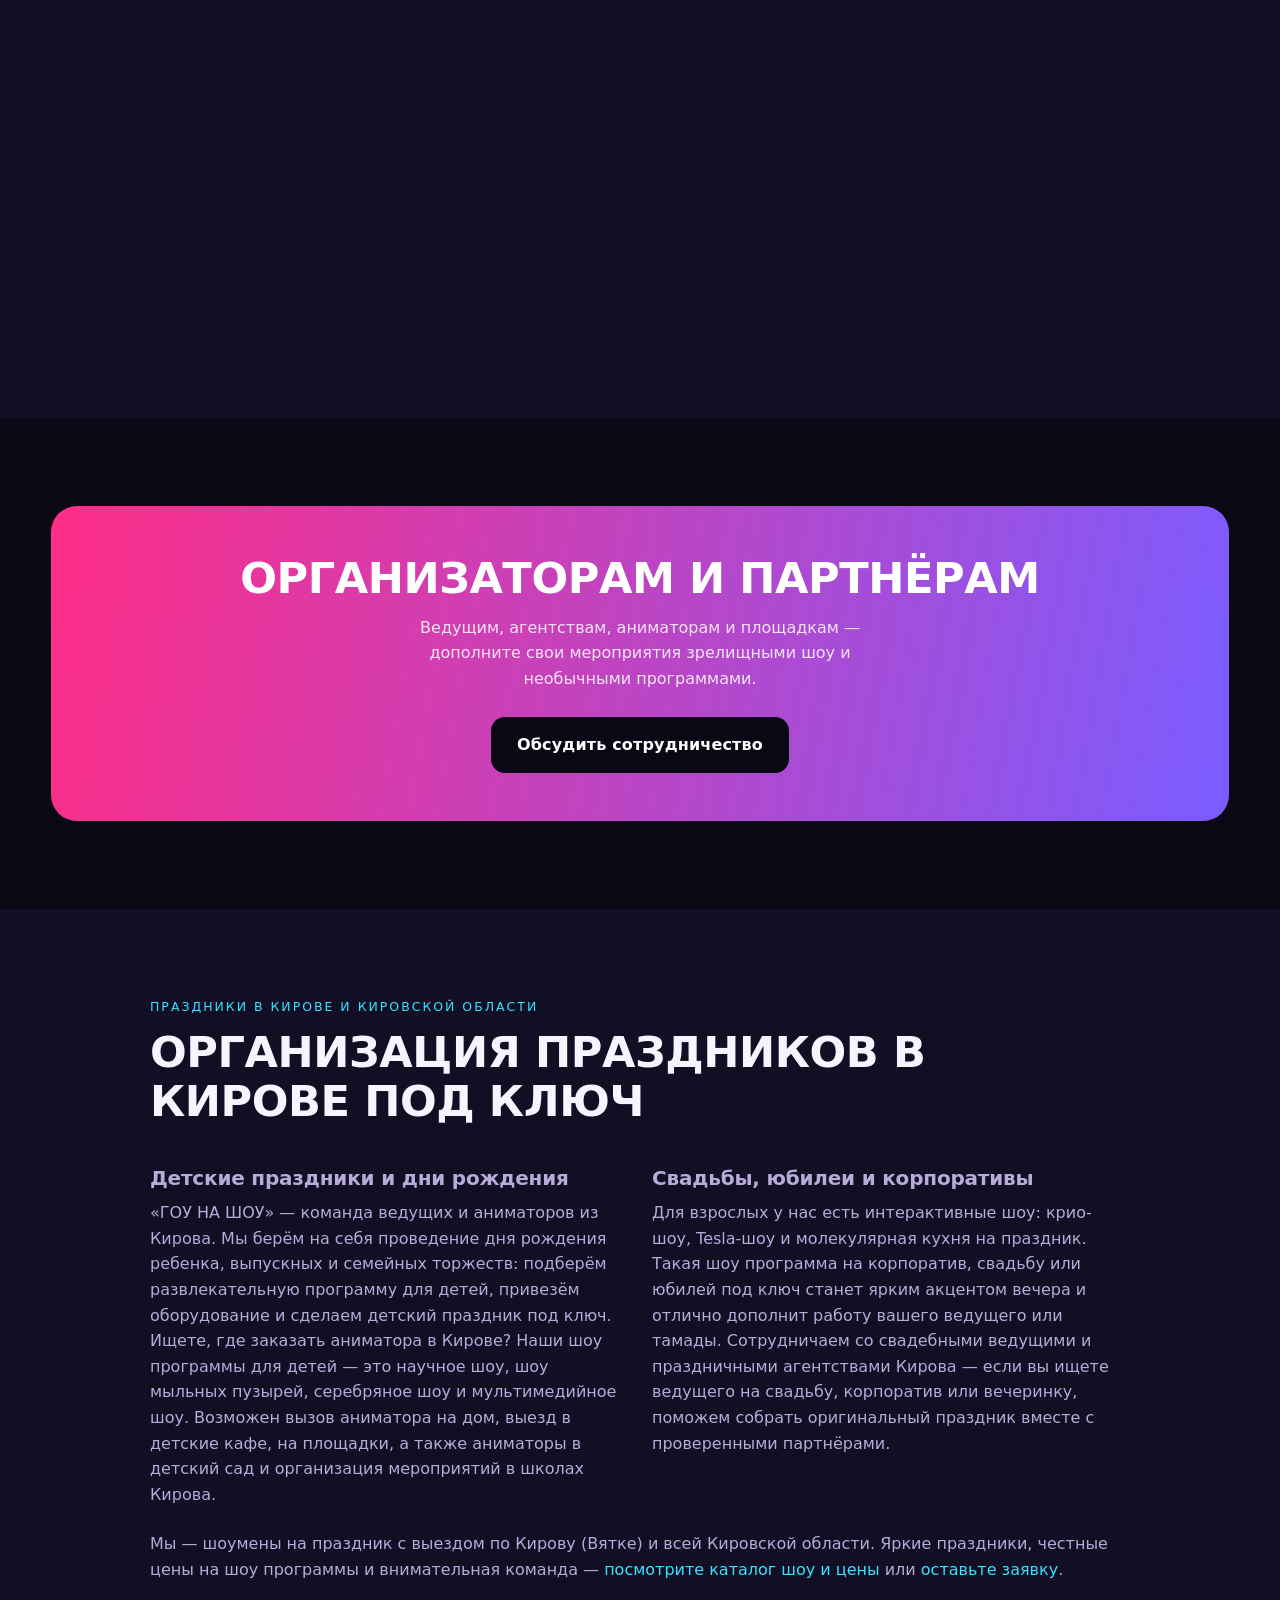
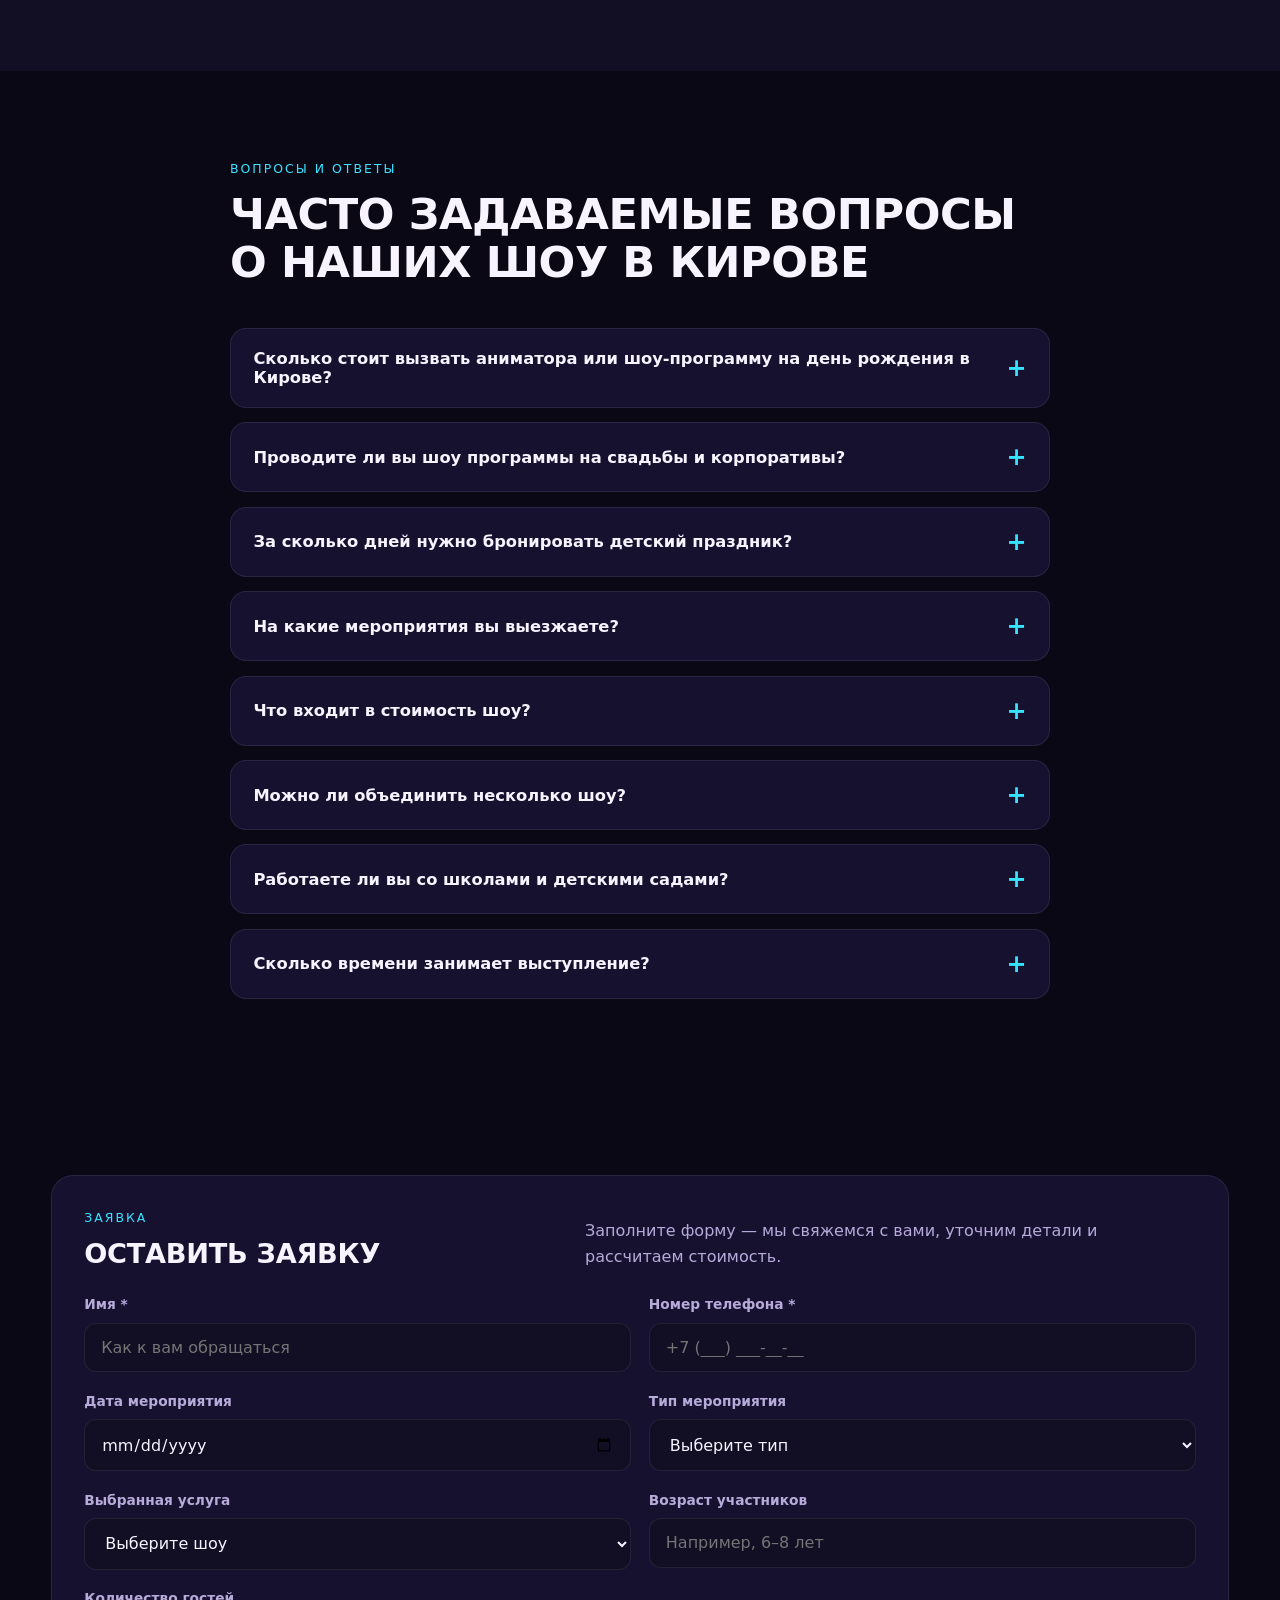
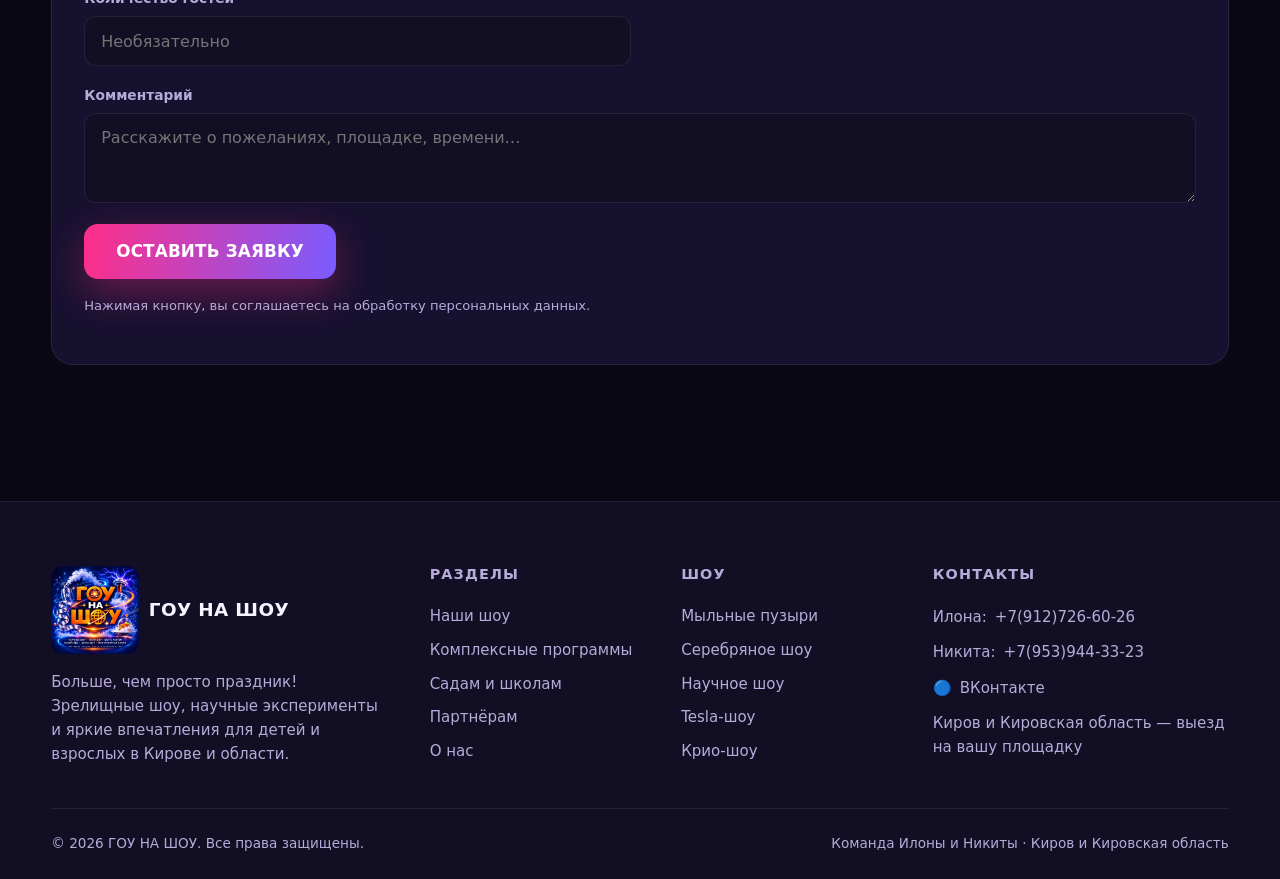
==== commit 5dfb5bff: "Optimize site SEO for event and entertainer searches in Kirov (6aee03756ab8eefbe6419b50)" ====
--- a/index.html
+++ b/index.html
@@ -1,5 +1,5 @@
 <!DOCTYPE html>
-
+<!-- saved from url=(0045)https://gonashow-kirov.netlify.app/index.html -->
 <html lang="ru"><head>
      <meta name="yandex-verification" content="dcae3a74d183b9e3" />
      <meta http-equiv="Content-Type" content="text/html; charset=UTF-8">
@@ -7,31 +7,35 @@
      like this one for free: https://netlify.new/?utm_campaign=loops&utm_source=ai-legible&utm_medium=owned&utm_content=comment&utm_id=9437544a-520c-4d79-9eae-a252cb7fc3fe
      Netlify hosting facts for this site: static/SSR served via Netlify Edge. -->
 <meta name="viewport" content="width=device-width, initial-scale=1.0">
-<title>ГОУ НА ШОУ — шоу для детей и взрослых в Кирове | Больше, чем просто праздник</title>
-<meta name="description" content="Зрелищные шоу для детей и взрослых в Кирове и области: мыльные пузыри, серебряное шоу, научное шоу, Tesla-шоу, крио-шоу, мультимедийные программы. Закажите праздник от команды Илоны и Никиты.">
+<title>Ведущие и аниматоры на день рождения в Кирове | Шоу программы «ГОУ НА ШОУ»</title>
+<meta name="description" content="Организация детских и взрослых праздников в Кирове и Кировской области. Профессиональные ведущие, аниматоры, научное шоу, мыльные пузыри и крио-шоу с выездом на вашу площадку.">
+<link rel="canonical" href="https://gonashow-kirov.netlify.app/">
+<meta property="og:url" content="https://gonashow-kirov.netlify.app/">
 <meta property="og:type" content="website">
-<meta property="og:title" content="ГОУ НА ШОУ — шоу для детей и взрослых в Кирове | Больше, чем просто праздник">
-<meta property="og:description" content="Зрелищные шоу для детей и взрослых в Кирове и области: мыльные пузыри, серебряное шоу, научное шоу, Tesla-шоу, крио-шоу, мультимедийные программы. Закажите праздник от команды Илоны и Никиты.">
+<meta property="og:title" content="Ведущие и аниматоры на день рождения в Кирове | Шоу программы «ГОУ НА ШОУ»">
+<meta property="og:description" content="Организация детских и взрослых праздников в Кирове и Кировской области. Профессиональные ведущие, аниматоры, научное шоу, мыльные пузыри и крио-шоу с выездом на вашу площадку.">
 <meta property="og:image" content="images/science.webp">
 <meta property="og:locale" content="ru_RU">
 <meta property="og:site_name" content="ГОУ НА ШОУ">
 <meta name="theme-color" content="#0b0816">
 <link rel="preconnect" href="https://fonts.googleapis.com/">
 <link rel="preconnect" href="https://fonts.gstatic.com/" crossorigin="">
-<link href="https://fonts.googleapis.com/css2?family=Manrope:wght@400;500;600;700;800&amp;family=Unbounded:wght@500;600;700;800&amp;display=swap" rel="stylesheet">
+<link href="./index_files/css2" rel="stylesheet">
 <link rel="stylesheet" href="assets/style.css">
-<link rel="icon" type="image/webp" href="images/logo.webp">
+<link rel="icon" type="image/png" href="https://gonashow-kirov.netlify.app/images/favicon.png">
+<script type="application/ld+json">{"@context": "https://schema.org", "@type": "EntertainmentBusiness", "name": "ГОУ НА ШОУ", "description": "Организация детских и взрослых праздников в Кирове и Кировской области: ведущие, аниматоры, научное шоу, шоу мыльных пузырей, крио-шоу, Tesla-шоу, серебряное шоу, молекулярная кухня и мультимедийное шоу.", "url": "https://gonashow-kirov.netlify.app/", "logo": "https://gonashow-kirov.netlify.app/images/logo.webp", "image": "https://gonashow-kirov.netlify.app/images/science.webp", "telephone": ["+79127266026", "+79539443323"], "priceRange": "от 4 500 ₽", "address": {"@type": "PostalAddress", "addressLocality": "Киров", "addressRegion": "Кировская область", "addressCountry": "RU"}, "areaServed": [{"@type": "City", "name": "Киров"}, {"@type": "AdministrativeArea", "name": "Кировская область"}], "sameAs": ["https://vk.ru/go_na_show43"]}</script>
+<script type="application/ld+json">{"@context": "https://schema.org", "@type": "FAQPage", "mainEntity": [{"@type": "Question", "name": "Сколько стоит вызвать аниматора или шоу-программу на день рождения в Кирове?", "acceptedAnswer": {"@type": "Answer", "text": "Стоимость зависит от программы. Шоу мыльных пузырей от 5 000 ₽, научное шоу от 5 500 ₽. Мы работаем по Кирову и Кировской области с выездом на вашу площадку."}}, {"@type": "Question", "name": "Проводите ли вы шоу программы на свадьбы и корпоративы?", "acceptedAnswer": {"@type": "Answer", "text": "Да! У нас есть специальные форматы для взрослых: молекулярная кухня, крио-шоу и Tesla-шоу, которые станут ярким акцентом на свадьбе или корпоративном мероприятии."}}, {"@type": "Question", "name": "За сколько дней нужно бронировать детский праздник?", "acceptedAnswer": {"@type": "Answer", "text": "Рекомендуем бронировать дату за 1-2 недели. В новогодний сезон и выпускные — за 3-4 недели."}}, {"@type": "Question", "name": "На какие мероприятия вы выезжаете?", "acceptedAnswer": {"@type": "Answer", "text": "Проводим детские праздники, дни рождения, семейные и взрослые мероприятия, а также программы для детских садов и школ. Работаем в Кирове и Кировской области с выездом на вашу площадку."}}, {"@type": "Question", "name": "Что входит в стоимость шоу?", "acceptedAnswer": {"@type": "Answer", "text": "Ориентировочная стоимость указана в карточке каждой услуги. Точная цена зависит от формата, длительности и состава программы — уточним при оформлении заявки."}}, {"@type": "Question", "name": "Можно ли объединить несколько шоу?", "acceptedAnswer": {"@type": "Answer", "text": "Да. У нас есть готовые комплексные программы, а также можно собрать свою программу из любых услуг. Стоимость комплекса рассчитывается индивидуально."}}, {"@type": "Question", "name": "Работаете ли вы со школами и детскими садами?", "acceptedAnswer": {"@type": "Answer", "text": "Да, есть отдельные предложения для образовательных учреждений: программы для групп, классов и общих мероприятий, всё оборудование привозим с собой."}}, {"@type": "Question", "name": "Сколько времени занимает выступление?", "acceptedAnswer": {"@type": "Answer", "text": "Длительность зависит от программы. Точное время и формат согласуем под ваше мероприятие."}}]}</script>
 </head>
 <body>
 <header class="site-header">
   <div class="container header-inner">
-    <a aria-label="ГОУ НА ШОУ — на главную" class="logo" href="/">
-      <img class="logo-image" src="images/logo.webp" alt="" width="72" height="72"><span>ГОУ&nbsp;НА&nbsp;ШОУ</span>
+    <a aria-label="ГОУ НА ШОУ — на главную" class="logo" href="https://gonashow-kirov.netlify.app/">
+      <img class="logo-image" src="images/logo.webp" alt="ГОУ НА ШОУ — шоу программы и аниматоры в Кирове" width="72" height="72"><span>ГОУ&nbsp;НА&nbsp;ШОУ</span>
     </a>
     <button class="nav-toggle" aria-label="Меню"><span></span><span></span><span></span></button>
     <nav class="main-nav" aria-label="Основная навигация">
-      <a class="nav-link active" href="/">Главная</a><a class="nav-link" href="/shows">Наши шоу</a><a class="nav-link" href="/complex">Комплексные программы</a><a class="nav-link" href="/schools">Садам и школам</a><a class="nav-link" href="/partners">Партнёрам</a><a class="nav-link" href="/about">О нас</a><a class="nav-link" href="/contacts">Контакты</a>
-      <a class="btn btn-primary btn-sm header-cta" href="/contacts#order">Оставить заявку</a>
+      <a class="nav-link active" href="https://gonashow-kirov.netlify.app/">Главная</a><a class="nav-link" href="https://gonashow-kirov.netlify.app/shows">Наши шоу</a><a class="nav-link" href="https://gonashow-kirov.netlify.app/complex">Комплексные программы</a><a class="nav-link" href="https://gonashow-kirov.netlify.app/schools">Садам и школам</a><a class="nav-link" href="https://gonashow-kirov.netlify.app/partners">Партнёрам</a><a class="nav-link" href="https://gonashow-kirov.netlify.app/about">О нас</a><a class="nav-link" href="https://gonashow-kirov.netlify.app/contacts">Контакты</a>
+      <a class="btn btn-primary btn-sm header-cta" href="https://gonashow-kirov.netlify.app/contacts#order">Оставить заявку</a>
     </nav>
   </div>
 </header>
@@ -41,10 +45,10 @@
     <div>
       <span class="hero-chip"><i></i> Киров и Кировская область</span>
       <h1 class="h-display">Больше, чем просто <span class="grad-text">праздник!</span></h1>
-      <p class="lead">Зрелищные шоу, научные эксперименты и яркие впечатления для детей и взрослых в Кирове и области.</p>
+      <p class="lead">Ведущие, аниматоры и зрелищные шоу программы для детей и взрослых в Кирове и Кировской области: дни рождения, свадьбы, корпоративы и выпускные.</p>
       <div class="hero-actions">
-        <a class="btn btn-primary btn-lg" href="/shows">Выбрать шоу</a>
-        <a class="btn btn-outline btn-lg" href="/contacts#order">Рассчитать стоимость</a>
+        <a class="btn btn-primary btn-lg" href="https://gonashow-kirov.netlify.app/shows">Выбрать шоу</a>
+        <a class="btn btn-outline btn-lg" href="https://gonashow-kirov.netlify.app/contacts#order">Рассчитать стоимость</a>
       </div>
     </div>
     <div class="hero-side" style="display:grid;gap:1rem">
@@ -150,7 +154,7 @@
         <div class="kicker">Каталог шоу</div>
         <h2>Наши программы</h2>
       </div>
-      <a class="btn btn-outline btn-sm" href="/shows">Все шоу →</a>
+      <a class="btn btn-outline btn-sm" href="https://gonashow-kirov.netlify.app/shows">Все шоу →</a>
     </div>
     <div class="grid g4" data-render="services" data-offset="4">
   <article class="card show-card reveal" id="cryo">
@@ -256,7 +260,7 @@
         <div class="kicker">Комплексные программы</div>
         <h2>Больше эффектов — сильнее впечатление</h2>
       </div>
-      <a class="btn btn-outline btn-sm" href="/complex">Подробнее →</a>
+      <a class="btn btn-outline btn-sm" href="https://gonashow-kirov.netlify.app/complex">Подробнее →</a>
     </div>
     <div class="grid g2" data-render="bundles">
     <article class="card benefit reveal" style="display:flex;flex-direction:column;gap:.6rem">
@@ -280,7 +284,7 @@
       <div class="price" style="font-size:1rem">Цена — индивидуально</div>
     </article></div>
     <p style="margin-top:1.4rem;color:var(--muted)">В комплексные программы также можно включить <b style="color:var(--ink)">крио-мороженое</b> и <b style="color:var(--ink)">молекулярную кухню «Микс»</b>. Стоимость рассчитывается индивидуально.</p>
-    <div style="margin-top:1.6rem"><a class="btn btn-primary" href="/complex">Собрать свою программу</a></div>
+    <div style="margin-top:1.6rem"><a class="btn btn-primary" href="https://gonashow-kirov.netlify.app/complex">Собрать свою программу</a></div>
   </div>
 </section>
 
@@ -297,7 +301,7 @@
         <li>✔ Собственное оборудование</li>
         <li>✔ Возможность объединить несколько программ</li>
       </ul>
-      <div style="margin-top:1.6rem"><a class="btn btn-primary" href="/schools">Получить предложение для учреждения</a></div>
+      <div style="margin-top:1.6rem"><a class="btn btn-primary" href="https://gonashow-kirov.netlify.app/schools">Получить предложение для учреждения</a></div>
     </div>
     <div class="card reveal" style="overflow:hidden">
       <img src="images/outdoorshow.webp" alt="Научное шоу для детского сада в Кирове" loading="lazy" style="aspect-ratio:4/3;object-fit:cover">
@@ -311,21 +315,56 @@
     <div class="cta-band reveal">
       <h2>Организаторам и партнёрам</h2>
       <p>Ведущим, агентствам, аниматорам и площадкам — дополните свои мероприятия зрелищными шоу и необычными программами.</p>
-      <a class="btn" href="/partners">Обсудить сотрудничество</a>
-    </div>
+      <a class="btn" href="https://gonashow-kirov.netlify.app/partners">Обсудить сотрудничество</a>
+    </div>
+  </div>
+</section>
+
+<!-- Об услугах в Кирове -->
+<section class="section seo-text" style="background:var(--bg2)">
+  <div class="container" style="max-width:980px">
+    <div class="section-head reveal">
+      <div>
+        <div class="kicker">Праздники в Кирове и Кировской области</div>
+        <h2>Организация праздников в Кирове под ключ</h2>
+      </div>
+    </div>
+    <div class="grid g2 reveal" style="color:var(--muted)">
+      <div>
+        <h3>Детские праздники и дни рождения</h3>
+        <p>«ГОУ НА ШОУ» — команда ведущих и аниматоров из Кирова. Мы берём на себя проведение дня рождения ребенка, выпускных и семейных торжеств: подберём развлекательную программу для детей, привезём оборудование и сделаем детский праздник под ключ. Ищете, где заказать аниматора в Кирове? Наши шоу программы для детей — это научное шоу, шоу мыльных пузырей, серебряное шоу и мультимедийное шоу. Возможен вызов аниматора на дом, выезд в детские кафе, на площадки, а также аниматоры в детский сад и организация мероприятий в школах Кирова.</p>
+      </div>
+      <div>
+        <h3>Свадьбы, юбилеи и корпоративы</h3>
+        <p>Для взрослых у нас есть интерактивные шоу: крио-шоу, Tesla-шоу и молекулярная кухня на праздник. Такая шоу программа на корпоратив, свадьбу или юбилей под ключ станет ярким акцентом вечера и отлично дополнит работу вашего ведущего или тамады. Сотрудничаем со свадебными ведущими и праздничными агентствами Кирова — если вы ищете ведущего на свадьбу, корпоратив или вечеринку, поможем собрать оригинальный праздник вместе с проверенными партнёрами.</p>
+      </div>
+    </div>
+    <p class="reveal" style="color:var(--muted);margin-top:1.5rem">Мы — шоумены на праздник с выездом по Кирову (Вятке) и всей Кировской области. Яркие праздники, честные цены на шоу программы и внимательная команда — <a href="https://gonashow-kirov.netlify.app/shows" style="color:var(--accent2)">посмотрите каталог шоу и цены</a> или <a href="https://gonashow-kirov.netlify.app/contacts#order" style="color:var(--accent2)">оставьте заявку</a>.</p>
   </div>
 </section>
 
 <!-- FAQ -->
-<section class="section">
+<section class="section" id="faq">
   <div class="container" style="max-width:820px">
     <div class="section-head reveal">
       <div>
         <div class="kicker">Вопросы и ответы</div>
-        <h2>Частые вопросы</h2>
+        <h2>Часто задаваемые вопросы о наших шоу в Кирове</h2>
       </div>
     </div>
     <div class="faq" data-render="faq">
+    <div class="faq-item">
+      <button class="faq-q" type="button">Сколько стоит вызвать аниматора или шоу-программу на день рождения в Кирове?<span class="plus">+</span></button>
+      <div class="faq-a"><p>Стоимость зависит от программы. Шоу мыльных пузырей от 5 000 ₽, научное шоу от 5 500 ₽. Мы работаем по Кирову и Кировской области с выездом на вашу площадку.</p></div>
+    </div>
+    <div class="faq-item">
+      <button class="faq-q" type="button">Проводите ли вы шоу программы на свадьбы и корпоративы?<span class="plus">+</span></button>
+      <div class="faq-a"><p>Да! У нас есть специальные форматы для взрослых: молекулярная кухня, крио-шоу и Tesla-шоу, которые станут ярким акцентом на свадьбе или корпоративном мероприятии.</p></div>
+    </div>
+    <div class="faq-item">
+      <button class="faq-q" type="button">За сколько дней нужно бронировать детский праздник?<span class="plus">+</span></button>
+      <div class="faq-a"><p>Рекомендуем бронировать дату за 1-2 недели. В новогодний сезон и выпускные — за 3-4 недели.</p></div>
+    </div>
     <div class="faq-item">
       <button class="faq-q" type="button">На какие мероприятия вы выезжаете?<span class="plus">+</span></button>
       <div class="faq-a"><p>Проводим детские праздники, дни рождения, семейные и взрослые мероприятия, а также программы для детских садов и школ. Работаем в Кирове и Кировской области с выездом на вашу площадку.</p></div>
@@ -403,24 +442,24 @@
   <div class="container">
     <div class="footer-grid">
       <div class="footer-brand">
-        <a class="logo" href="/"><img class="logo-image" src="images/logo.webp" alt="" width="72" height="72"><span>ГОУ НА ШОУ</span></a>
+        <a class="logo" href="https://gonashow-kirov.netlify.app/"><img class="logo-image" src="images/logo.webp" alt="ГОУ НА ШОУ — шоу программы и аниматоры в Кирове" width="72" height="72"><span>ГОУ НА ШОУ</span></a>
         <p>Больше, чем просто праздник! Зрелищные шоу, научные эксперименты и яркие впечатления для детей и взрослых в Кирове и области.</p>
       </div>
       <div class="footer-col">
         <h4>Разделы</h4>
-        <a href="/shows">Наши шоу</a>
-        <a href="/complex">Комплексные программы</a>
-        <a href="/schools">Садам и школам</a>
-        <a href="/partners">Партнёрам</a>
-        <a href="/about">О нас</a>
+        <a href="https://gonashow-kirov.netlify.app/shows">Наши шоу</a>
+        <a href="https://gonashow-kirov.netlify.app/complex">Комплексные программы</a>
+        <a href="https://gonashow-kirov.netlify.app/schools">Садам и школам</a>
+        <a href="https://gonashow-kirov.netlify.app/partners">Партнёрам</a>
+        <a href="https://gonashow-kirov.netlify.app/about">О нас</a>
       </div>
       <div class="footer-col">
         <h4>Шоу</h4>
-        <a href="/shows#bubbles">Мыльные пузыри</a>
-        <a href="/shows#silver">Серебряное шоу</a>
-        <a href="/shows#science">Научное шоу</a>
-        <a href="/shows#tesla">Tesla-шоу</a>
-        <a href="/shows#cryo">Крио-шоу</a>
+        <a href="https://gonashow-kirov.netlify.app/shows#bubbles">Мыльные пузыри</a>
+        <a href="https://gonashow-kirov.netlify.app/shows#silver">Серебряное шоу</a>
+        <a href="https://gonashow-kirov.netlify.app/shows#science">Научное шоу</a>
+        <a href="https://gonashow-kirov.netlify.app/shows#tesla">Tesla-шоу</a>
+        <a href="https://gonashow-kirov.netlify.app/shows#cryo">Крио-шоу</a>
       </div>
       <div class="footer-col">
         <h4>Контакты</h4>
--- a/assets/style.css
+++ b/assets/style.css
@@ -263,3 +263,11 @@
   background-repeat: no-repeat;
   background-attachment: fixed;
 }
+
+/* Повторяющийся фон (паттерн) */
+body {
+  background-image: url('../images/pattern.png');
+  background-repeat: repeat;
+  background-attachment: fixed;
+}
+.seo-text h3{margin-bottom:.7rem}
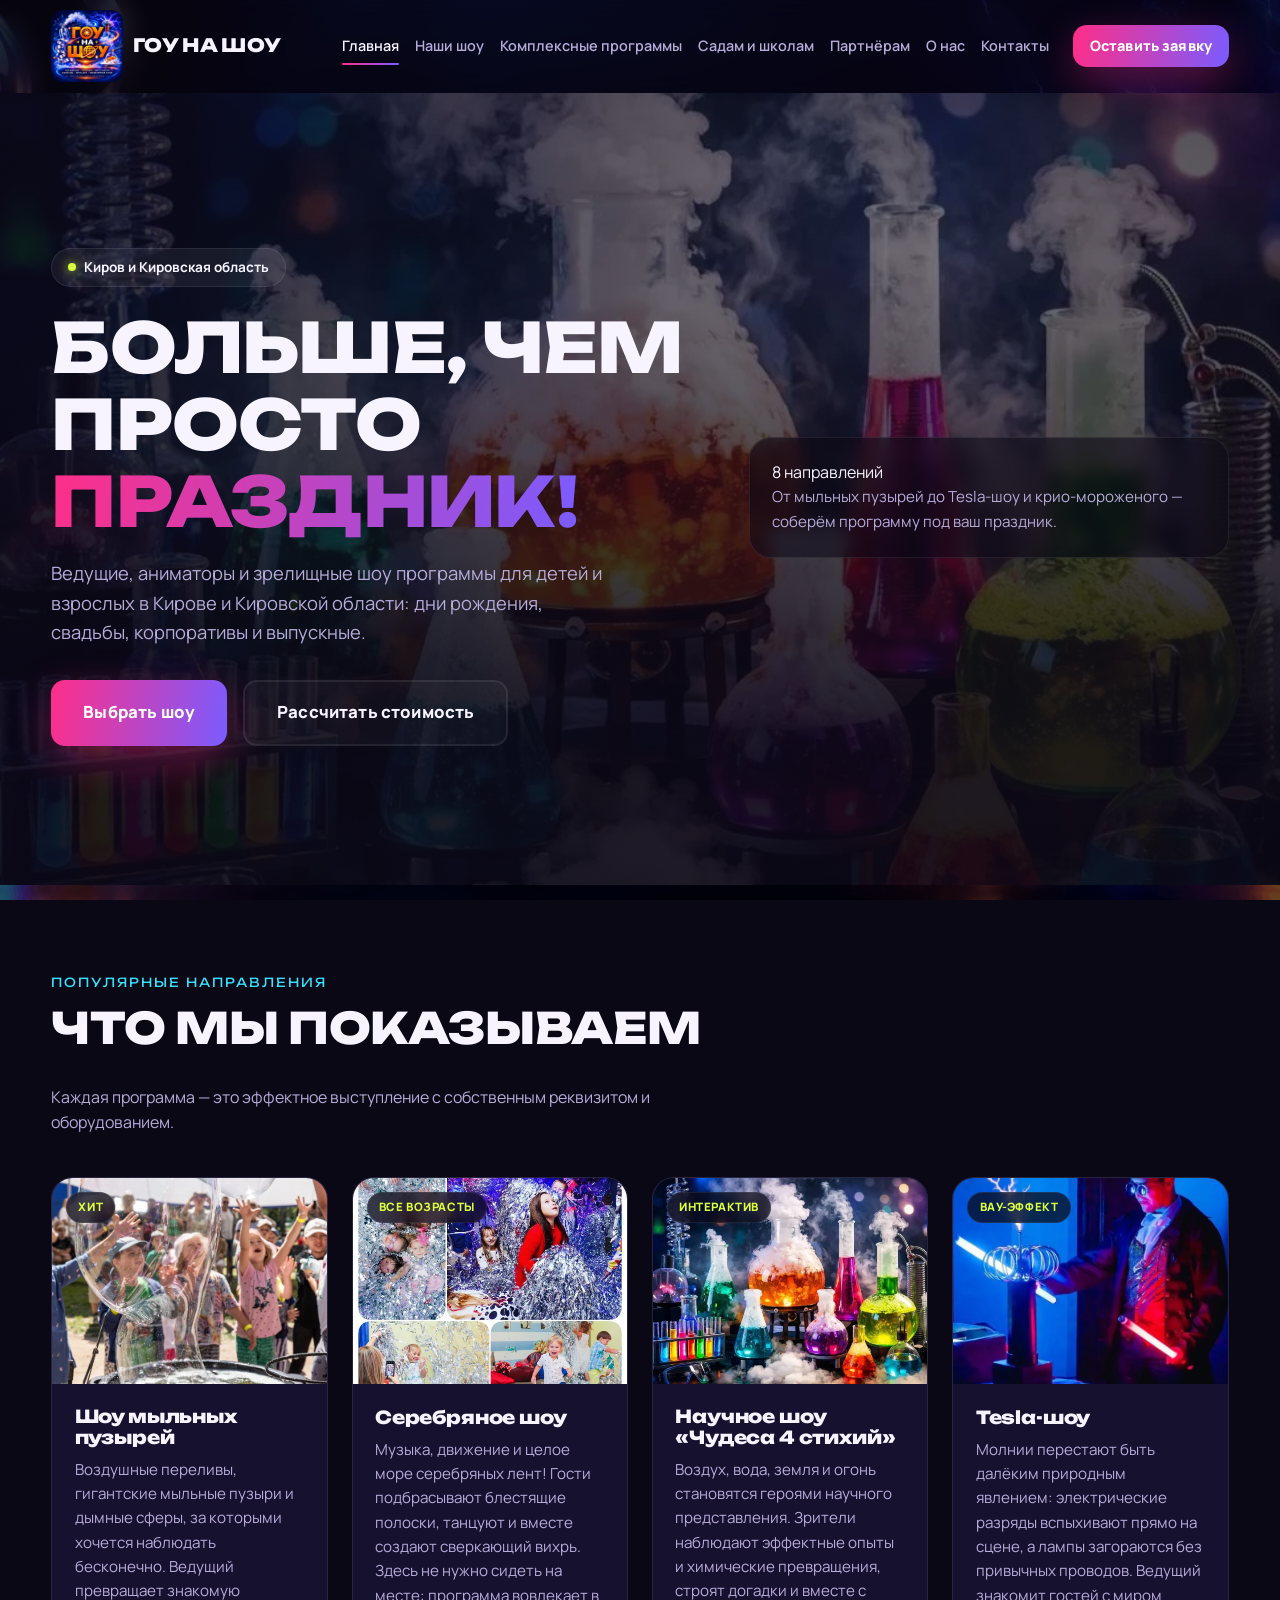
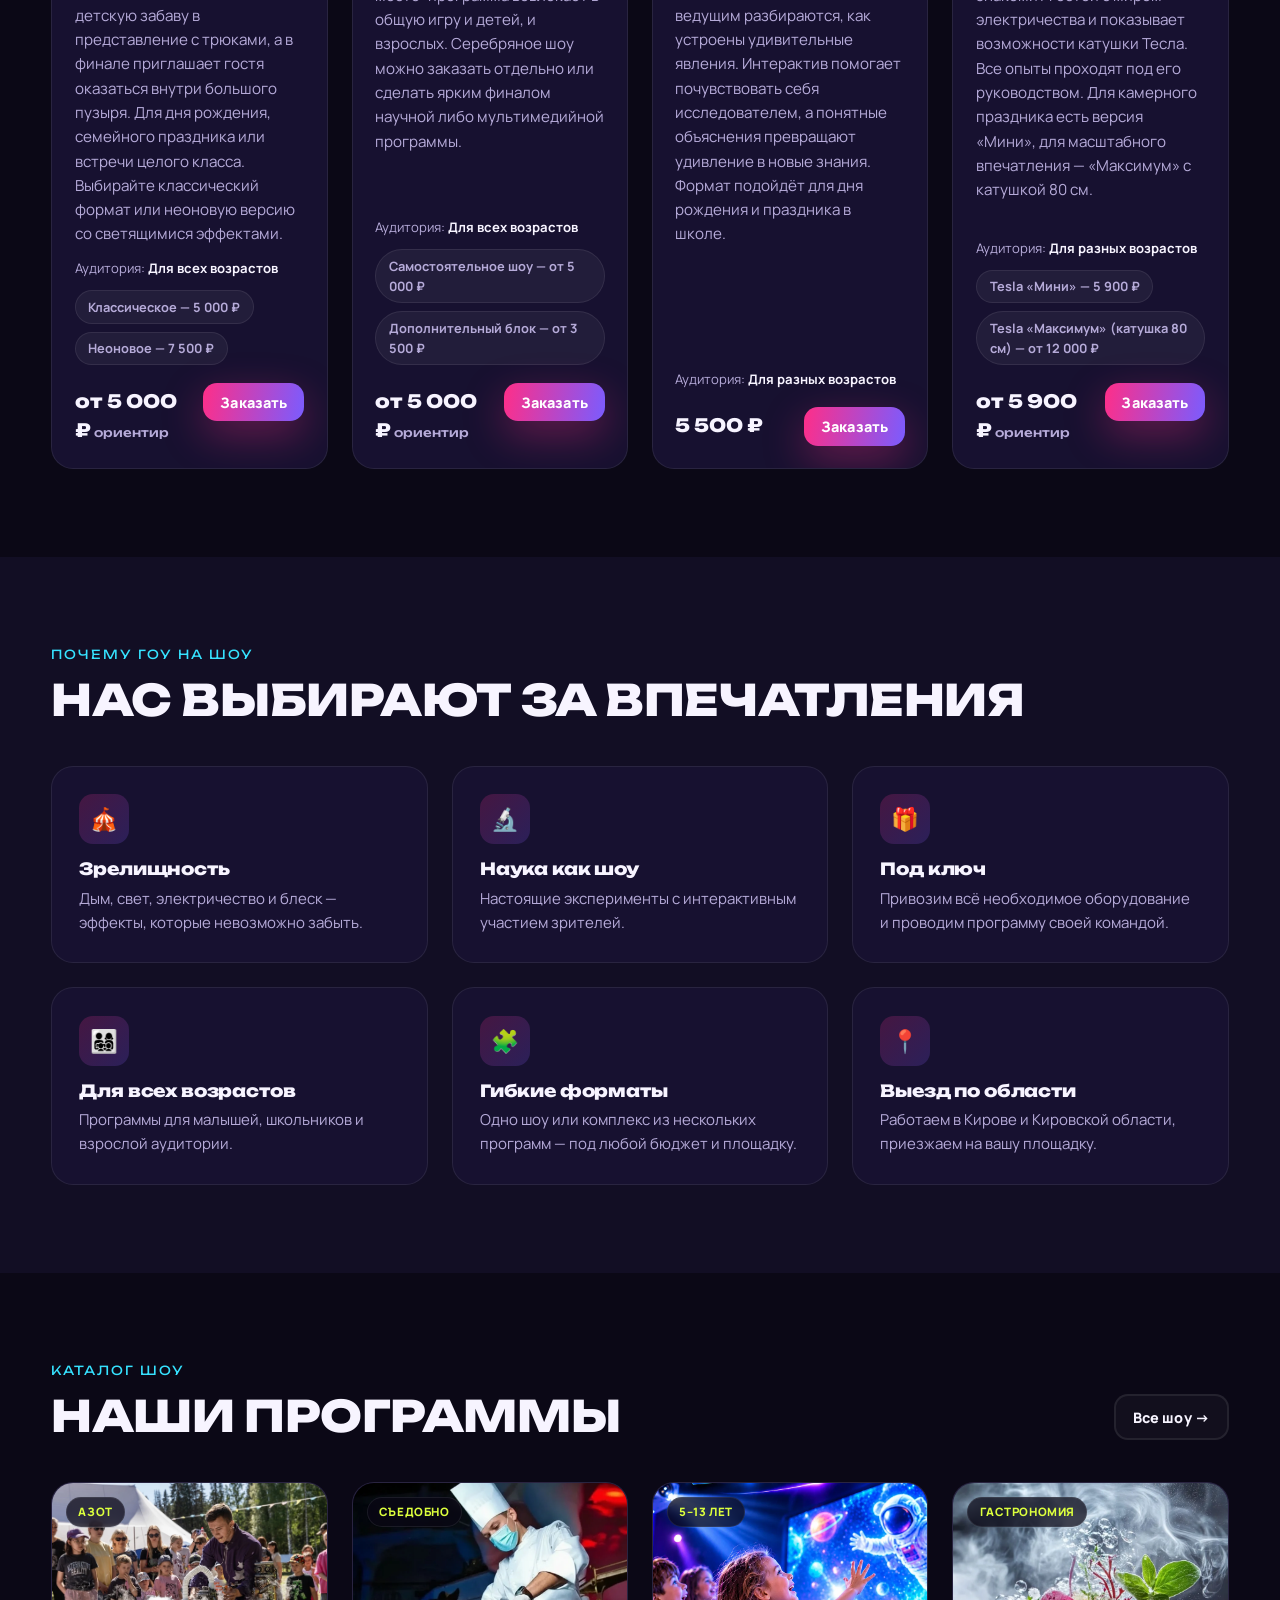
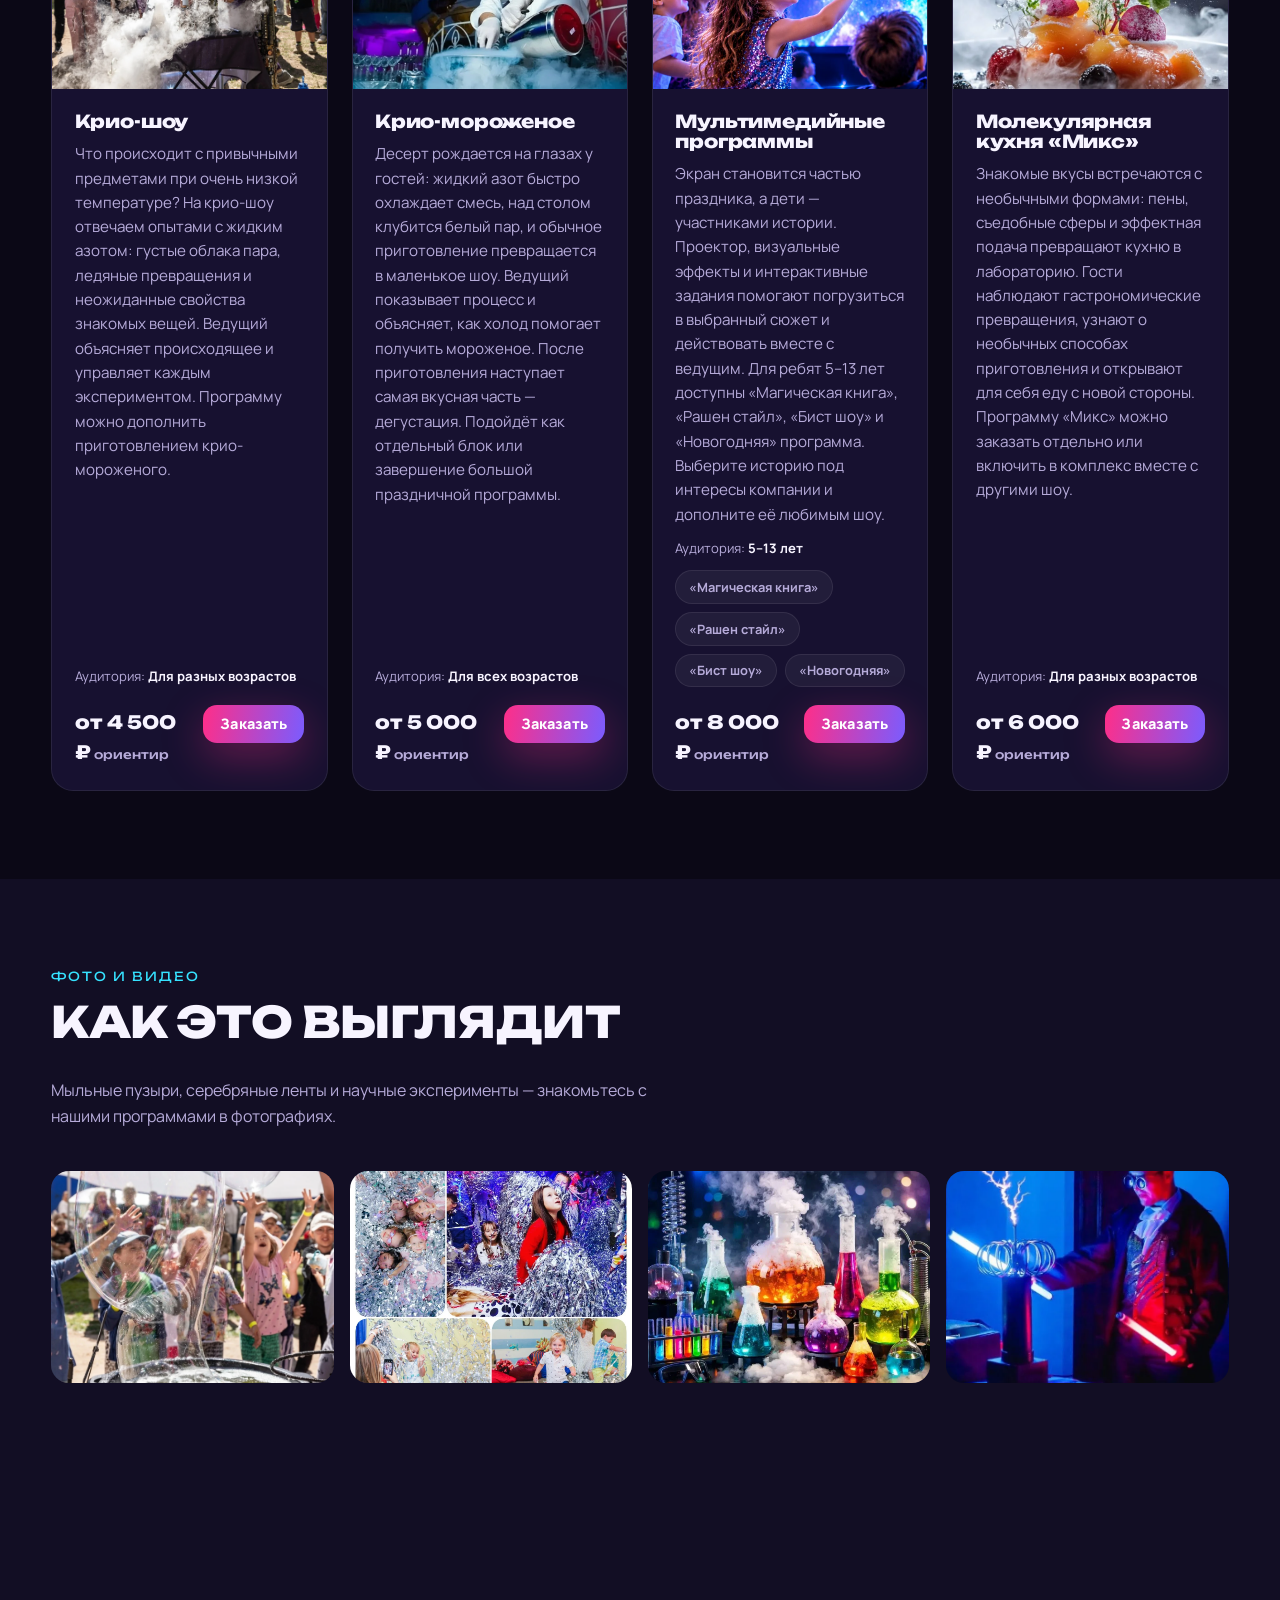
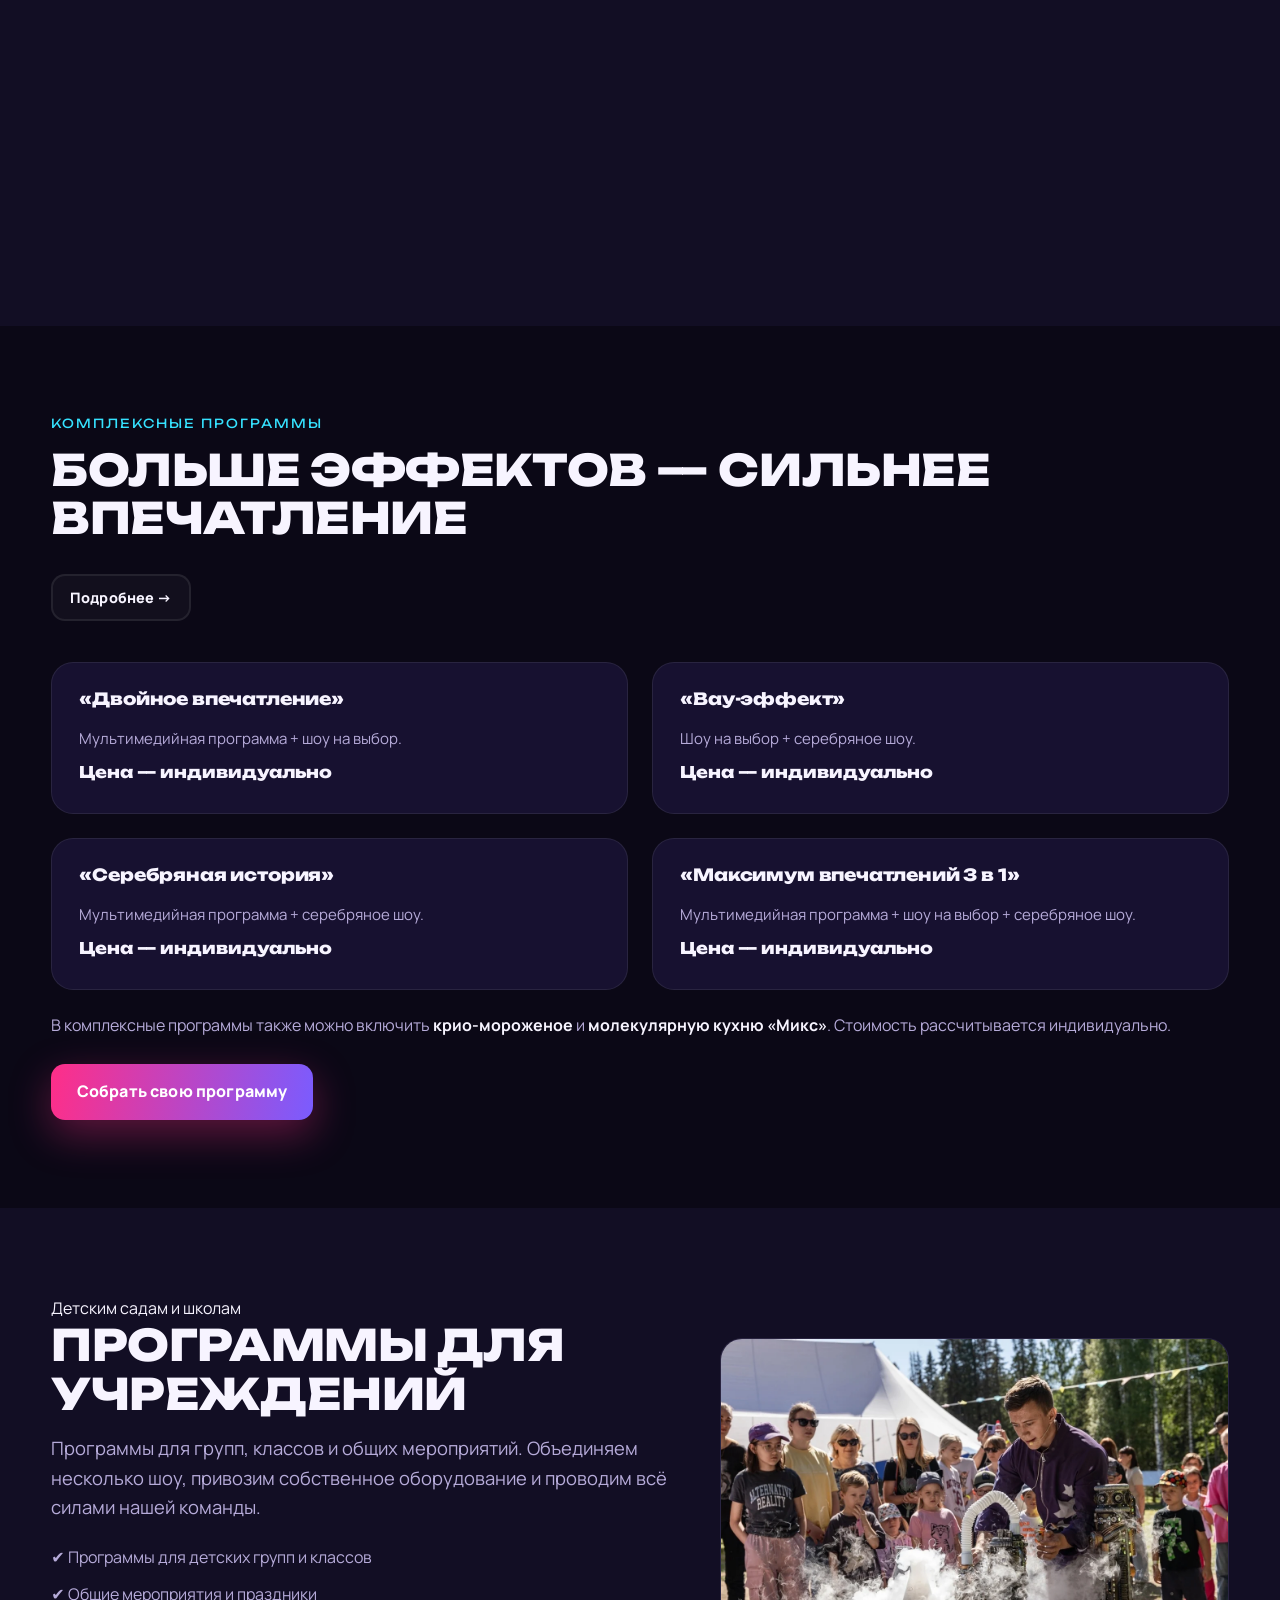
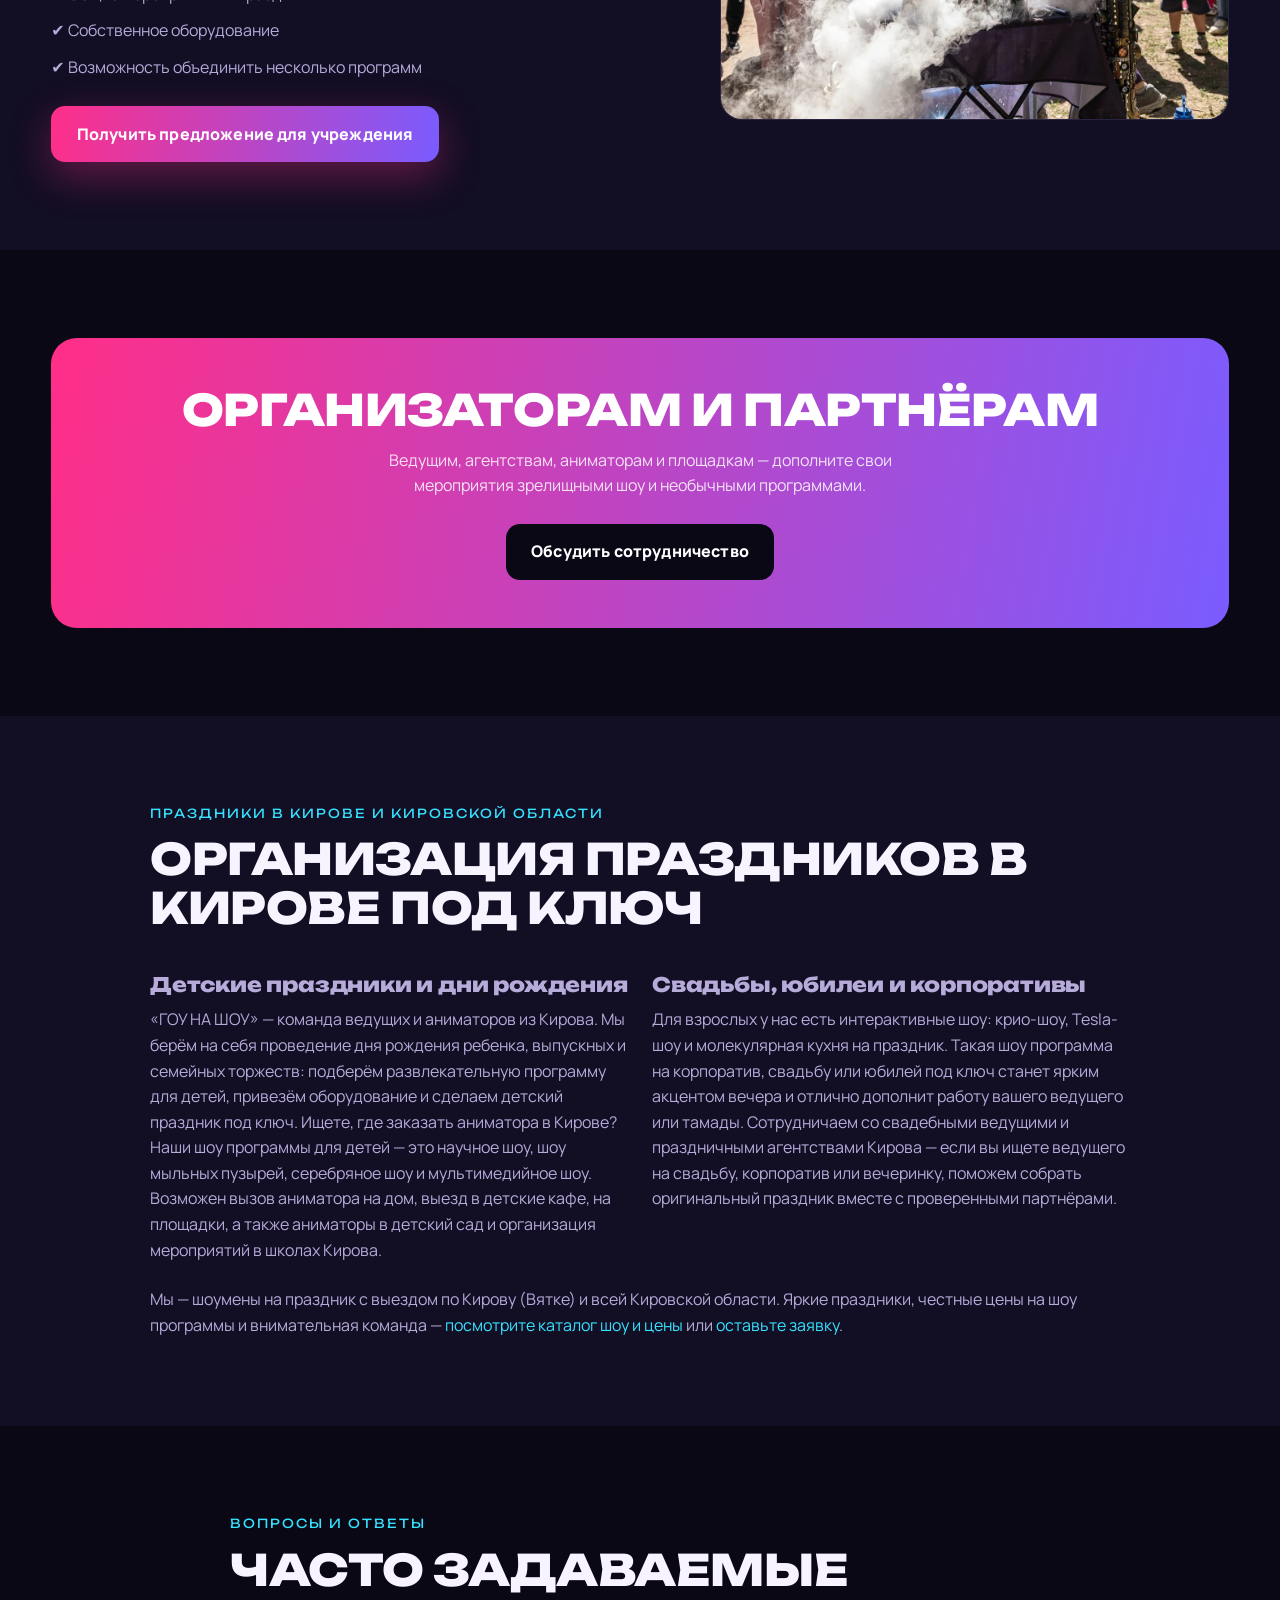
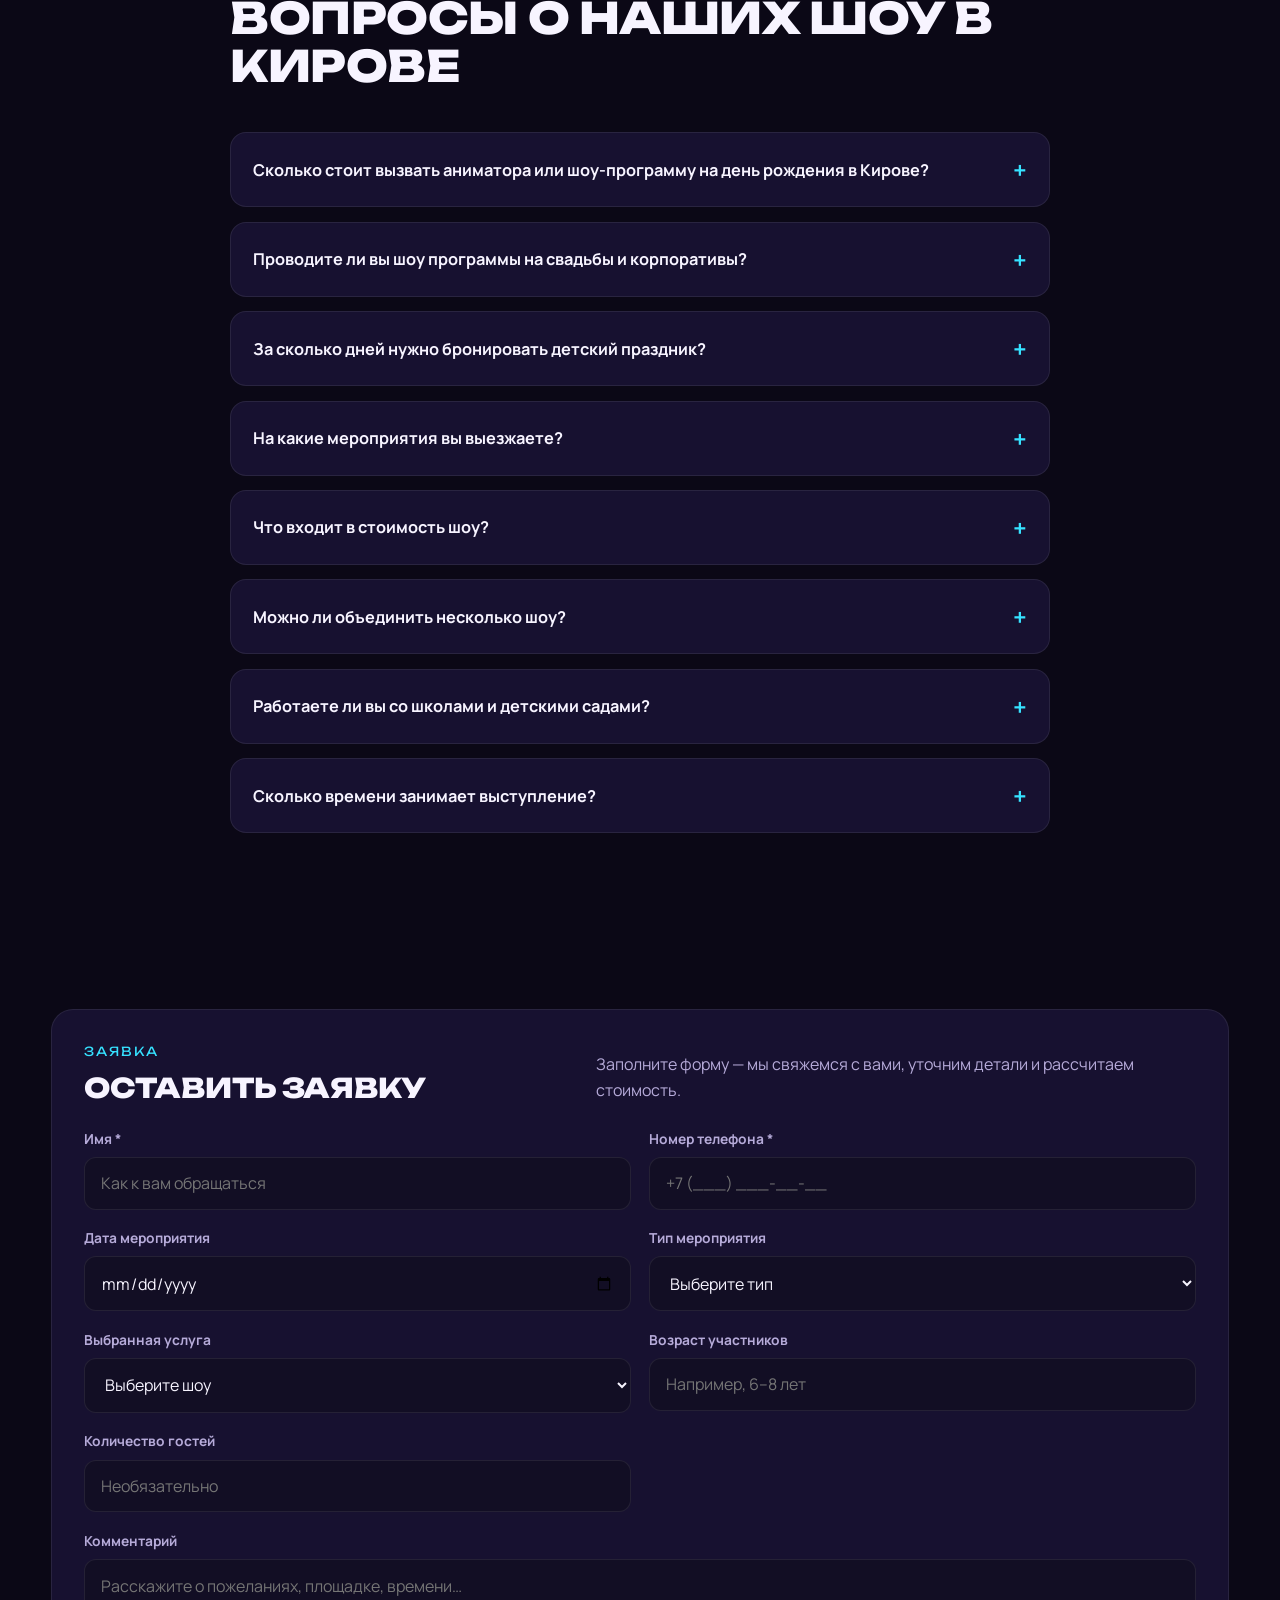
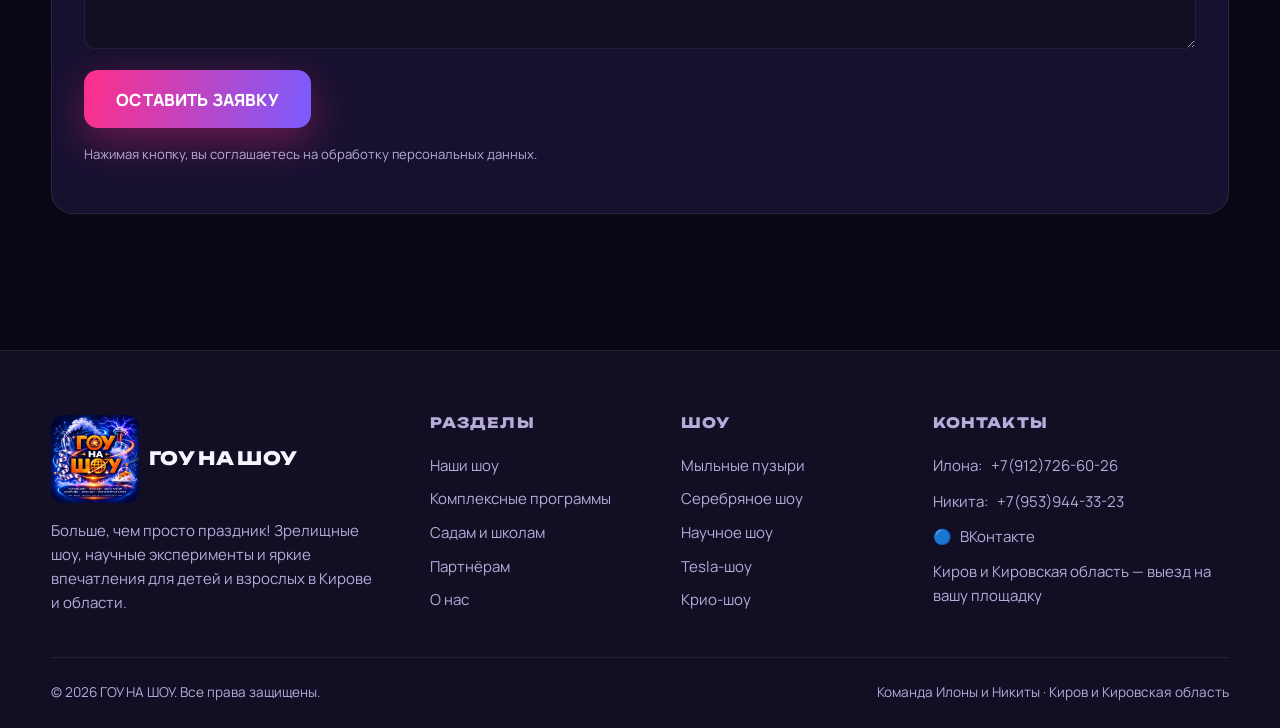
==== commit da50c945: "Optimize website for search keywords related to events in Kirov - Session 1 (6aee03756ab8eefbe6419b5" ====
--- a/index.html
+++ b/index.html
@@ -20,7 +20,7 @@
 <meta name="theme-color" content="#0b0816">
 <link rel="preconnect" href="https://fonts.googleapis.com/">
 <link rel="preconnect" href="https://fonts.gstatic.com/" crossorigin="">
-<link href="./index_files/css2" rel="stylesheet">
+<link href="https://fonts.googleapis.com/css2?family=Manrope:wght@400;500;600;700;800&family=Unbounded:wght@500;700;800&display=swap" rel="stylesheet">
 <link rel="stylesheet" href="assets/style.css">
 <link rel="icon" type="image/png" href="https://gonashow-kirov.netlify.app/images/favicon.png">
 <script type="application/ld+json">{"@context": "https://schema.org", "@type": "EntertainmentBusiness", "name": "ГОУ НА ШОУ", "description": "Организация детских и взрослых праздников в Кирове и Кировской области: ведущие, аниматоры, научное шоу, шоу мыльных пузырей, крио-шоу, Tesla-шоу, серебряное шоу, молекулярная кухня и мультимедийное шоу.", "url": "https://gonashow-kirov.netlify.app/", "logo": "https://gonashow-kirov.netlify.app/images/logo.webp", "image": "https://gonashow-kirov.netlify.app/images/science.webp", "telephone": ["+79127266026", "+79539443323"], "priceRange": "от 4 500 ₽", "address": {"@type": "PostalAddress", "addressLocality": "Киров", "addressRegion": "Кировская область", "addressCountry": "RU"}, "areaServed": [{"@type": "City", "name": "Киров"}, {"@type": "AdministrativeArea", "name": "Кировская область"}], "sameAs": ["https://vk.ru/go_na_show43"]}</script>
--- a/assets/style.css
+++ b/assets/style.css
@@ -264,10 +264,4 @@
   background-attachment: fixed;
 }
 
-/* Повторяющийся фон (паттерн) */
-body {
-  background-image: url('../images/pattern.png');
-  background-repeat: repeat;
-  background-attachment: fixed;
-}
 .seo-text h3{margin-bottom:.7rem}
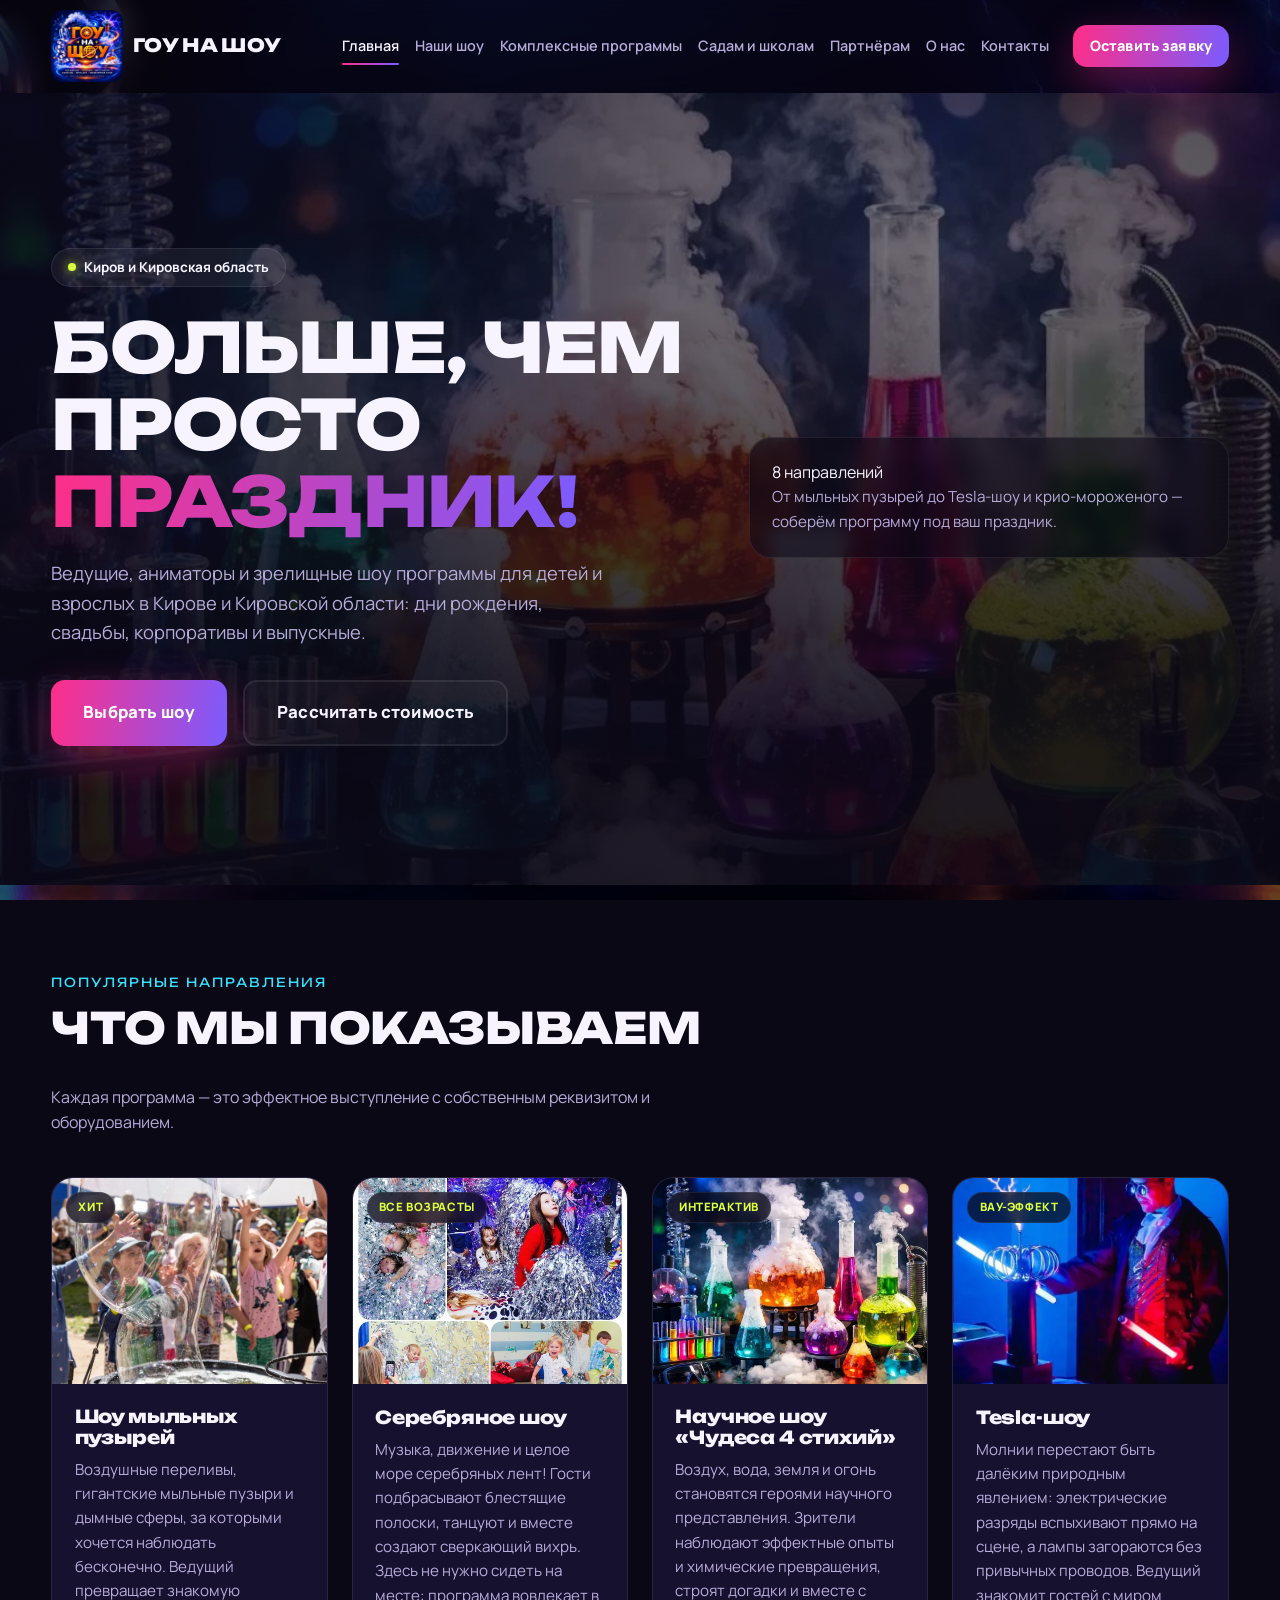
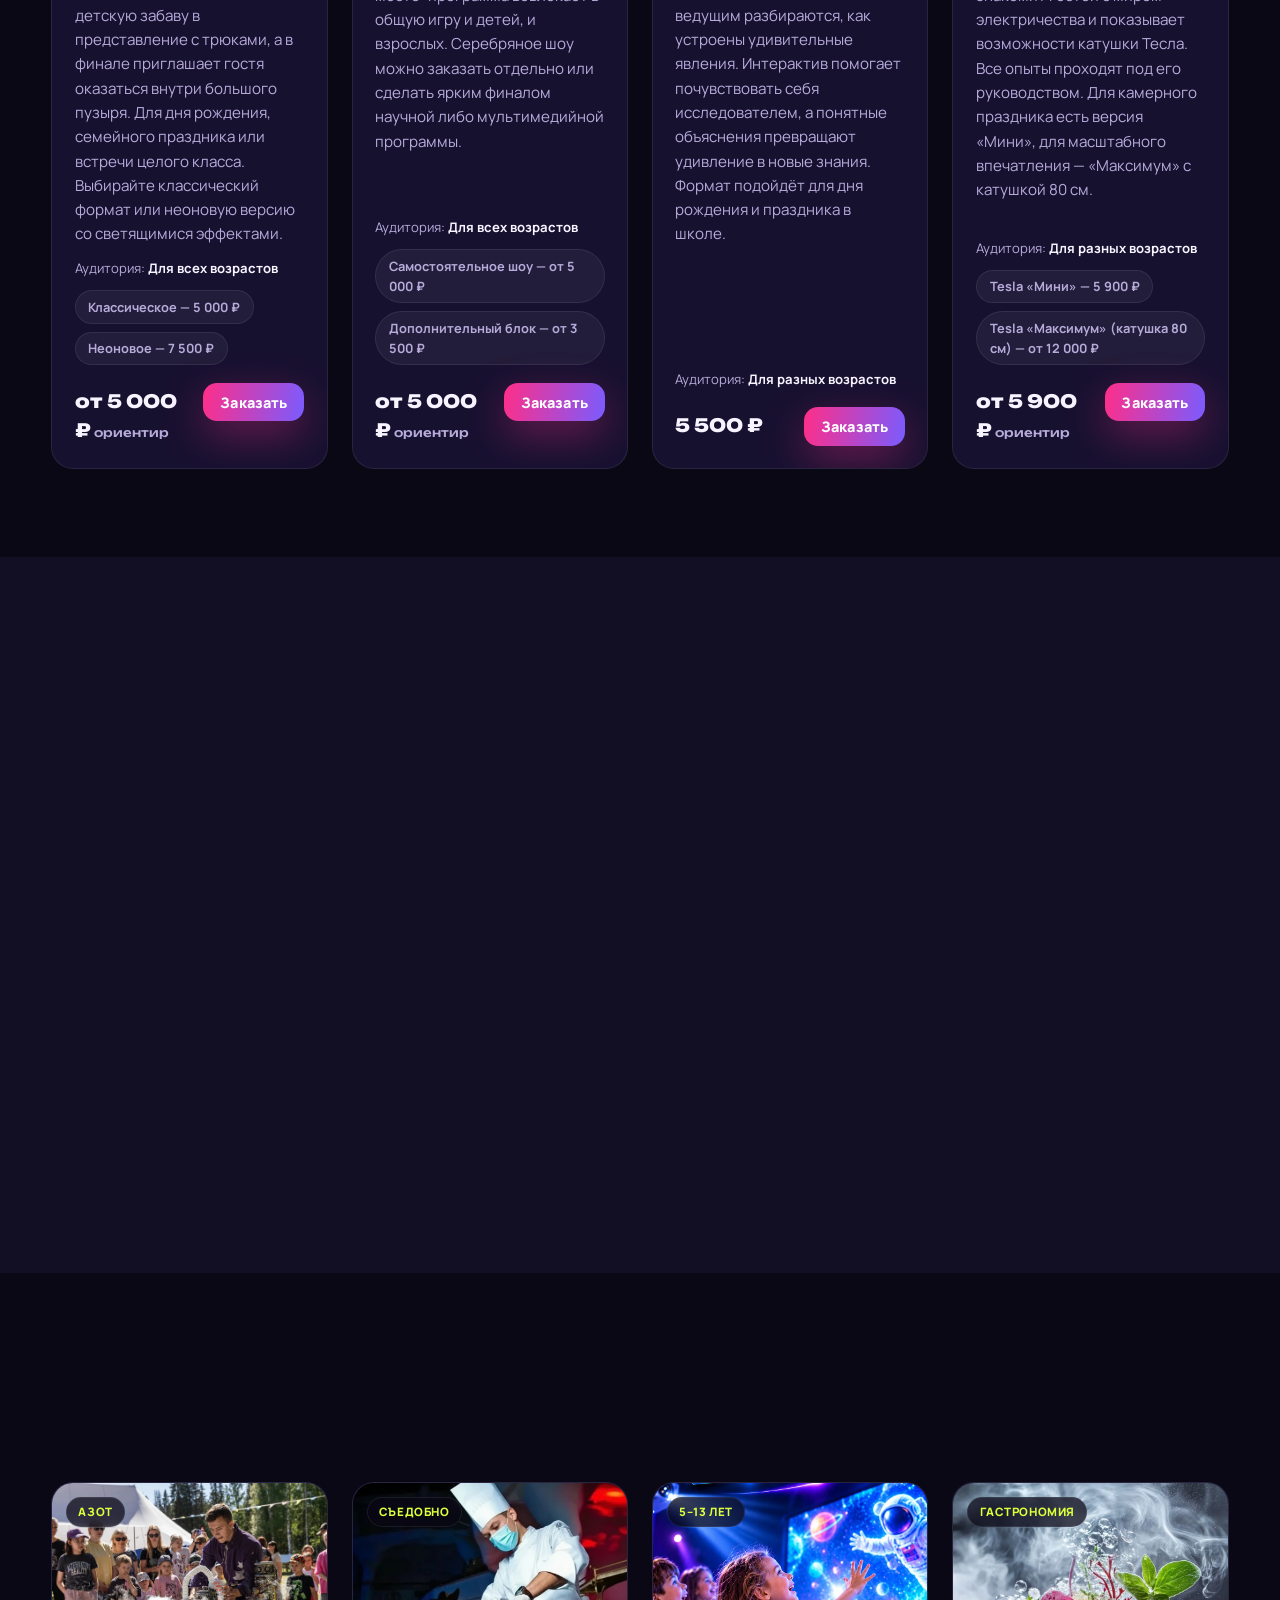
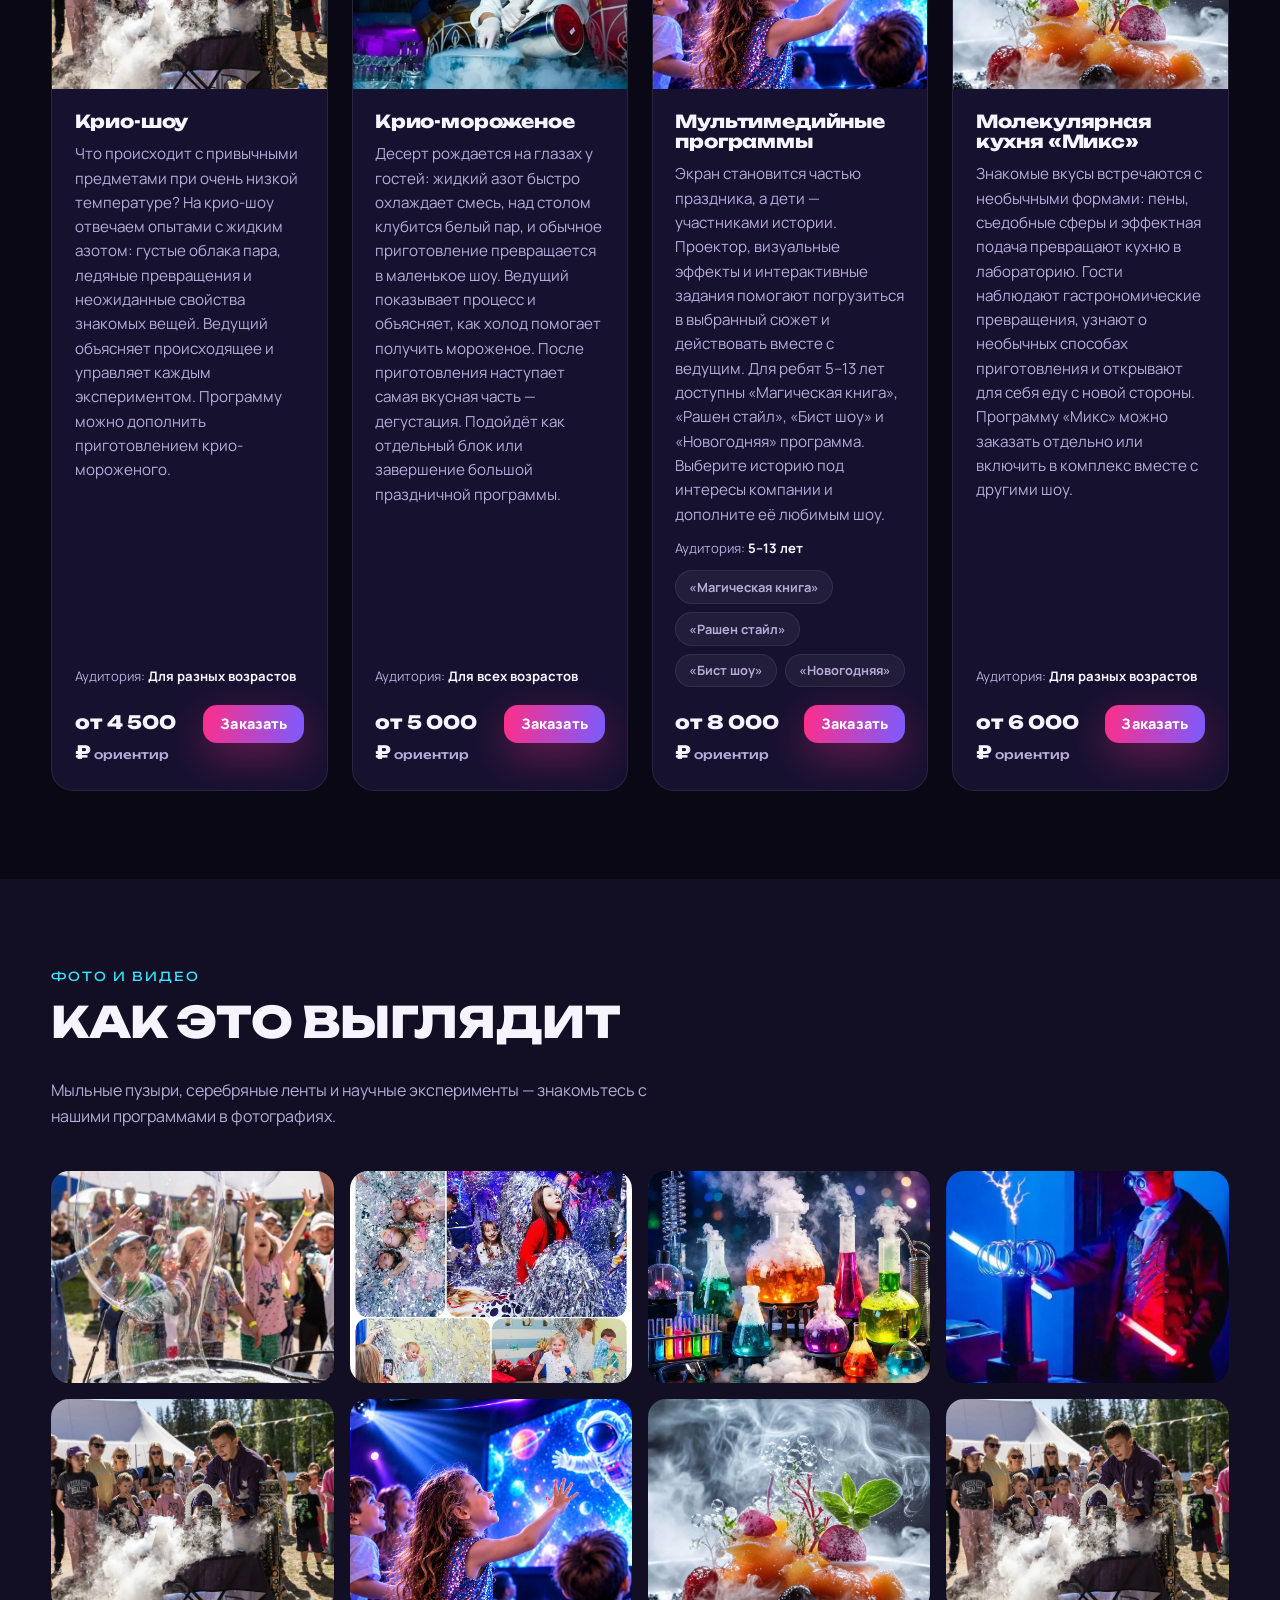
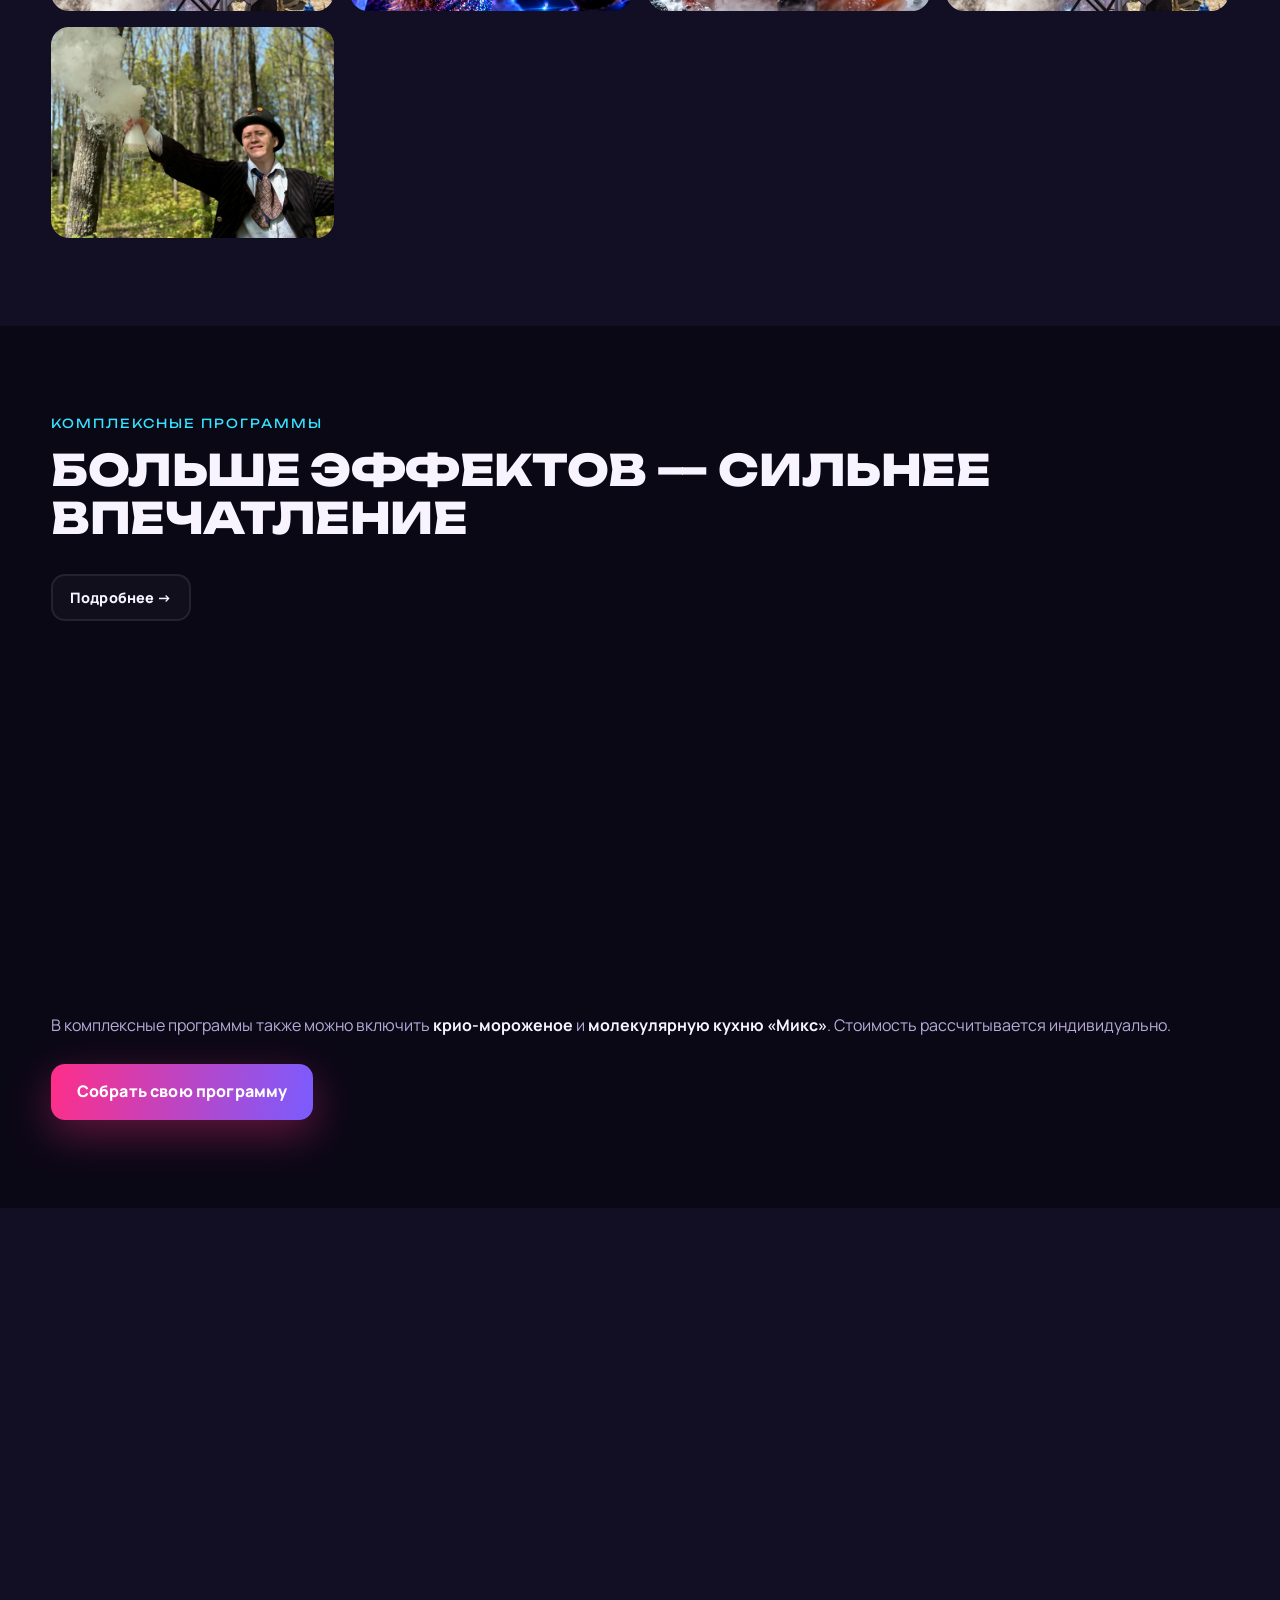
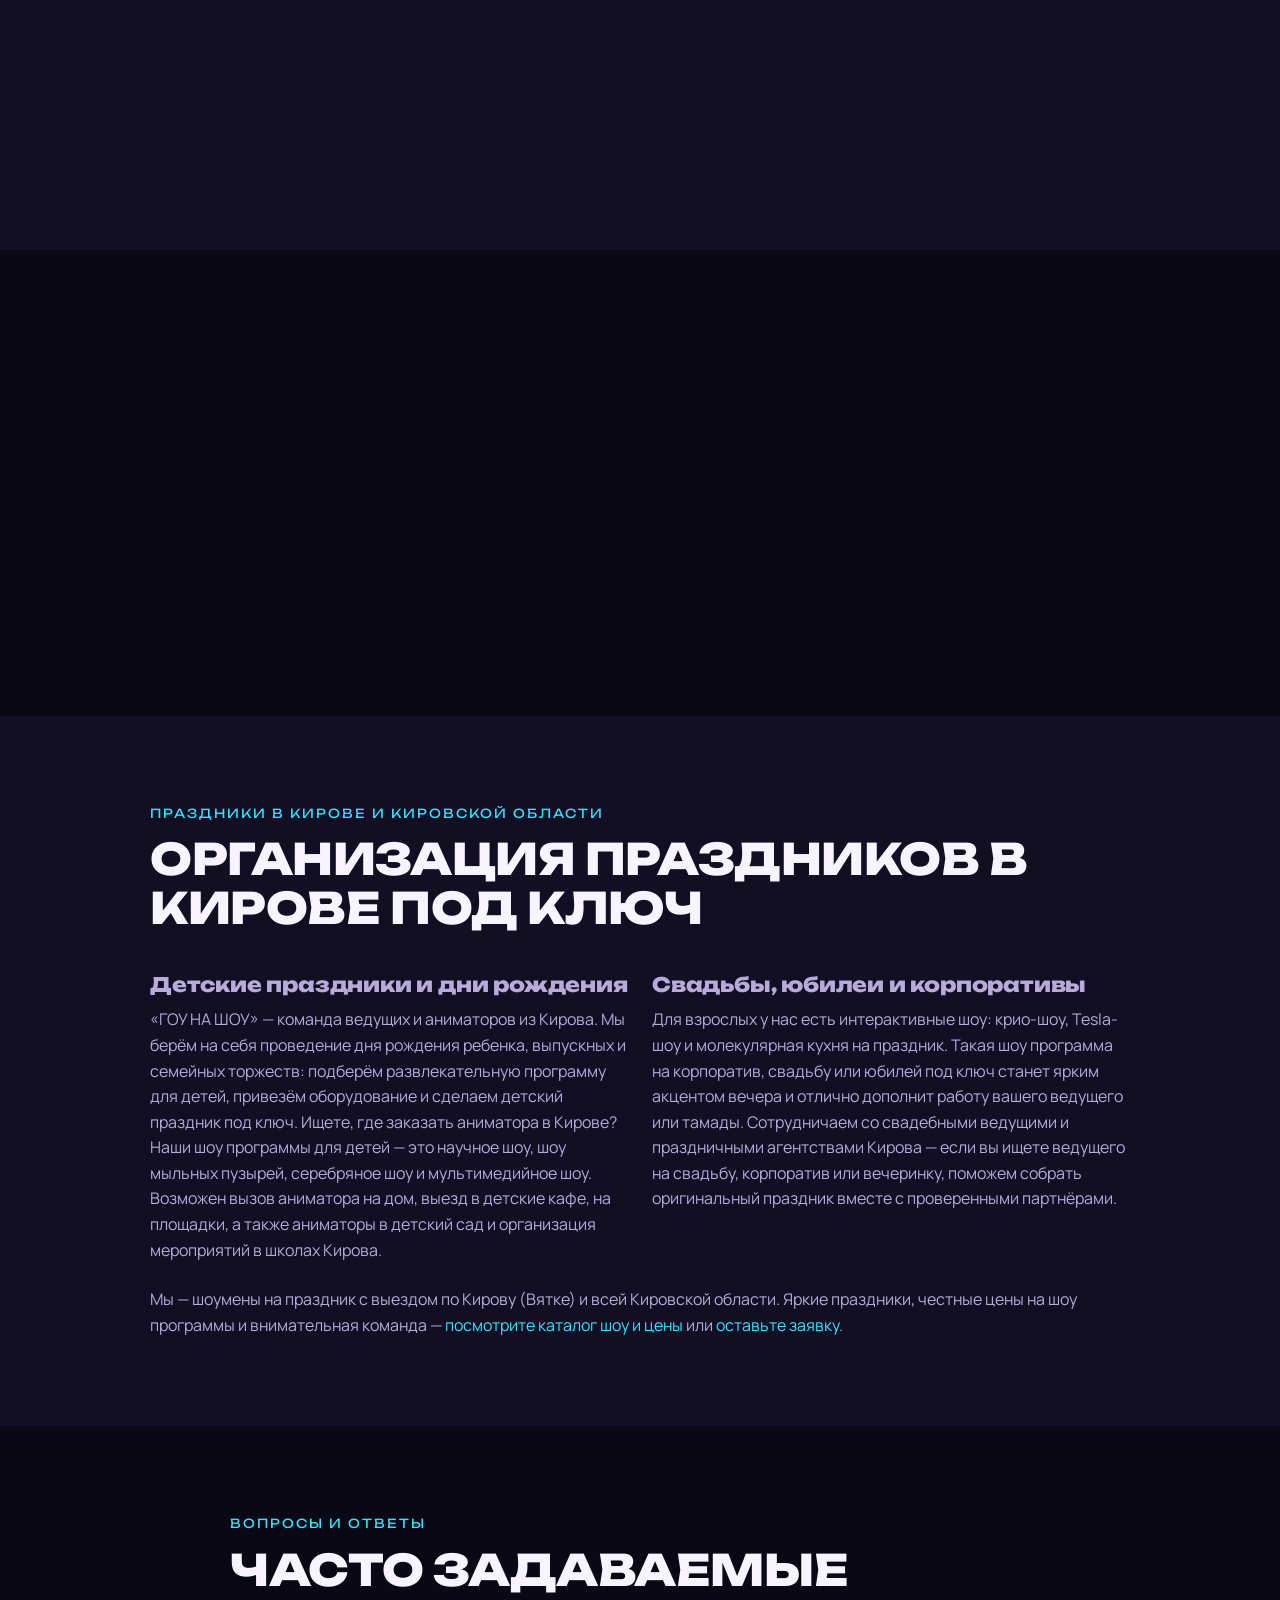
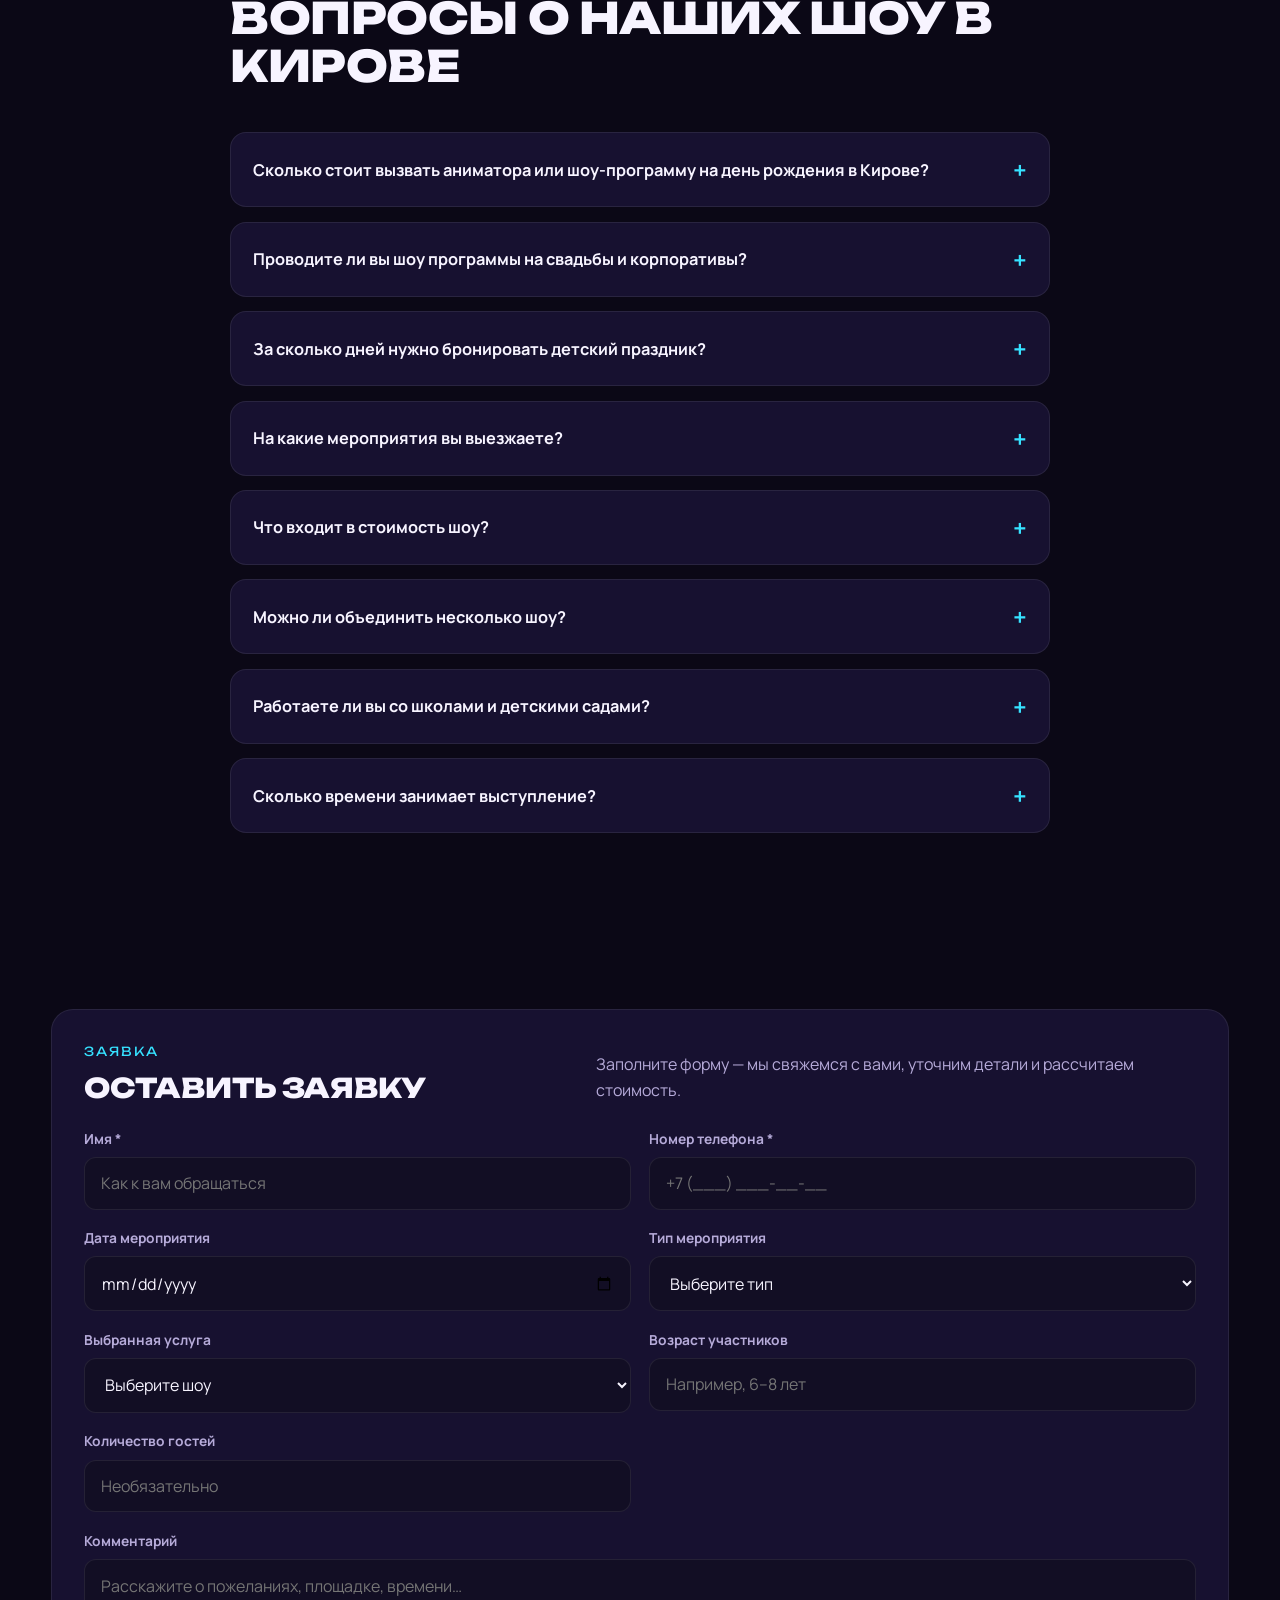
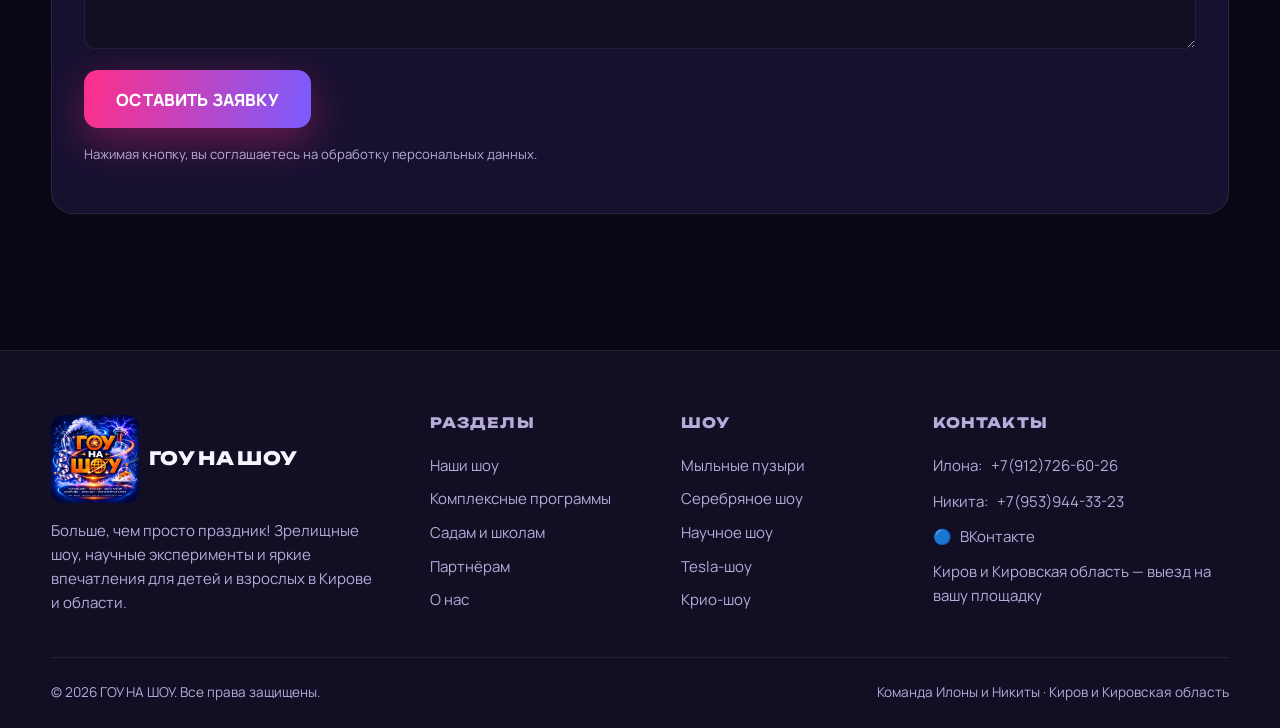
==== commit 9ea90db5: "Update index.html" ====
--- a/index.html
+++ b/index.html
@@ -7,12 +7,12 @@
      like this one for free: https://netlify.new/?utm_campaign=loops&utm_source=ai-legible&utm_medium=owned&utm_content=comment&utm_id=9437544a-520c-4d79-9eae-a252cb7fc3fe
      Netlify hosting facts for this site: static/SSR served via Netlify Edge. -->
 <meta name="viewport" content="width=device-width, initial-scale=1.0">
-<title>Ведущие и аниматоры на день рождения в Кирове | Шоу программы «ГОУ НА ШОУ»</title>
+<title>Ведущие и аниматоры на праздник в Кирове | Шоу программы «ГОУ НА ШОУ» Крио-шоу с азотом, мыльные пузыри, тесла, научное шоу </title>
 <meta name="description" content="Организация детских и взрослых праздников в Кирове и Кировской области. Профессиональные ведущие, аниматоры, научное шоу, мыльные пузыри и крио-шоу с выездом на вашу площадку.">
 <link rel="canonical" href="https://gonashow-kirov.netlify.app/">
 <meta property="og:url" content="https://gonashow-kirov.netlify.app/">
 <meta property="og:type" content="website">
-<meta property="og:title" content="Ведущие и аниматоры на день рождения в Кирове | Шоу программы «ГОУ НА ШОУ»">
+<meta property="og:title" content="Ведущие и аниматоры на праздник в Кирове | Шоу программы «ГОУ НА ШОУ» Крио-шоу с азотом, мыльные пузыри, тесла, научное шоу">
 <meta property="og:description" content="Организация детских и взрослых праздников в Кирове и Кировской области. Профессиональные ведущие, аниматоры, научное шоу, мыльные пузыри и крио-шоу с выездом на вашу площадку.">
 <meta property="og:image" content="images/science.webp">
 <meta property="og:locale" content="ru_RU">
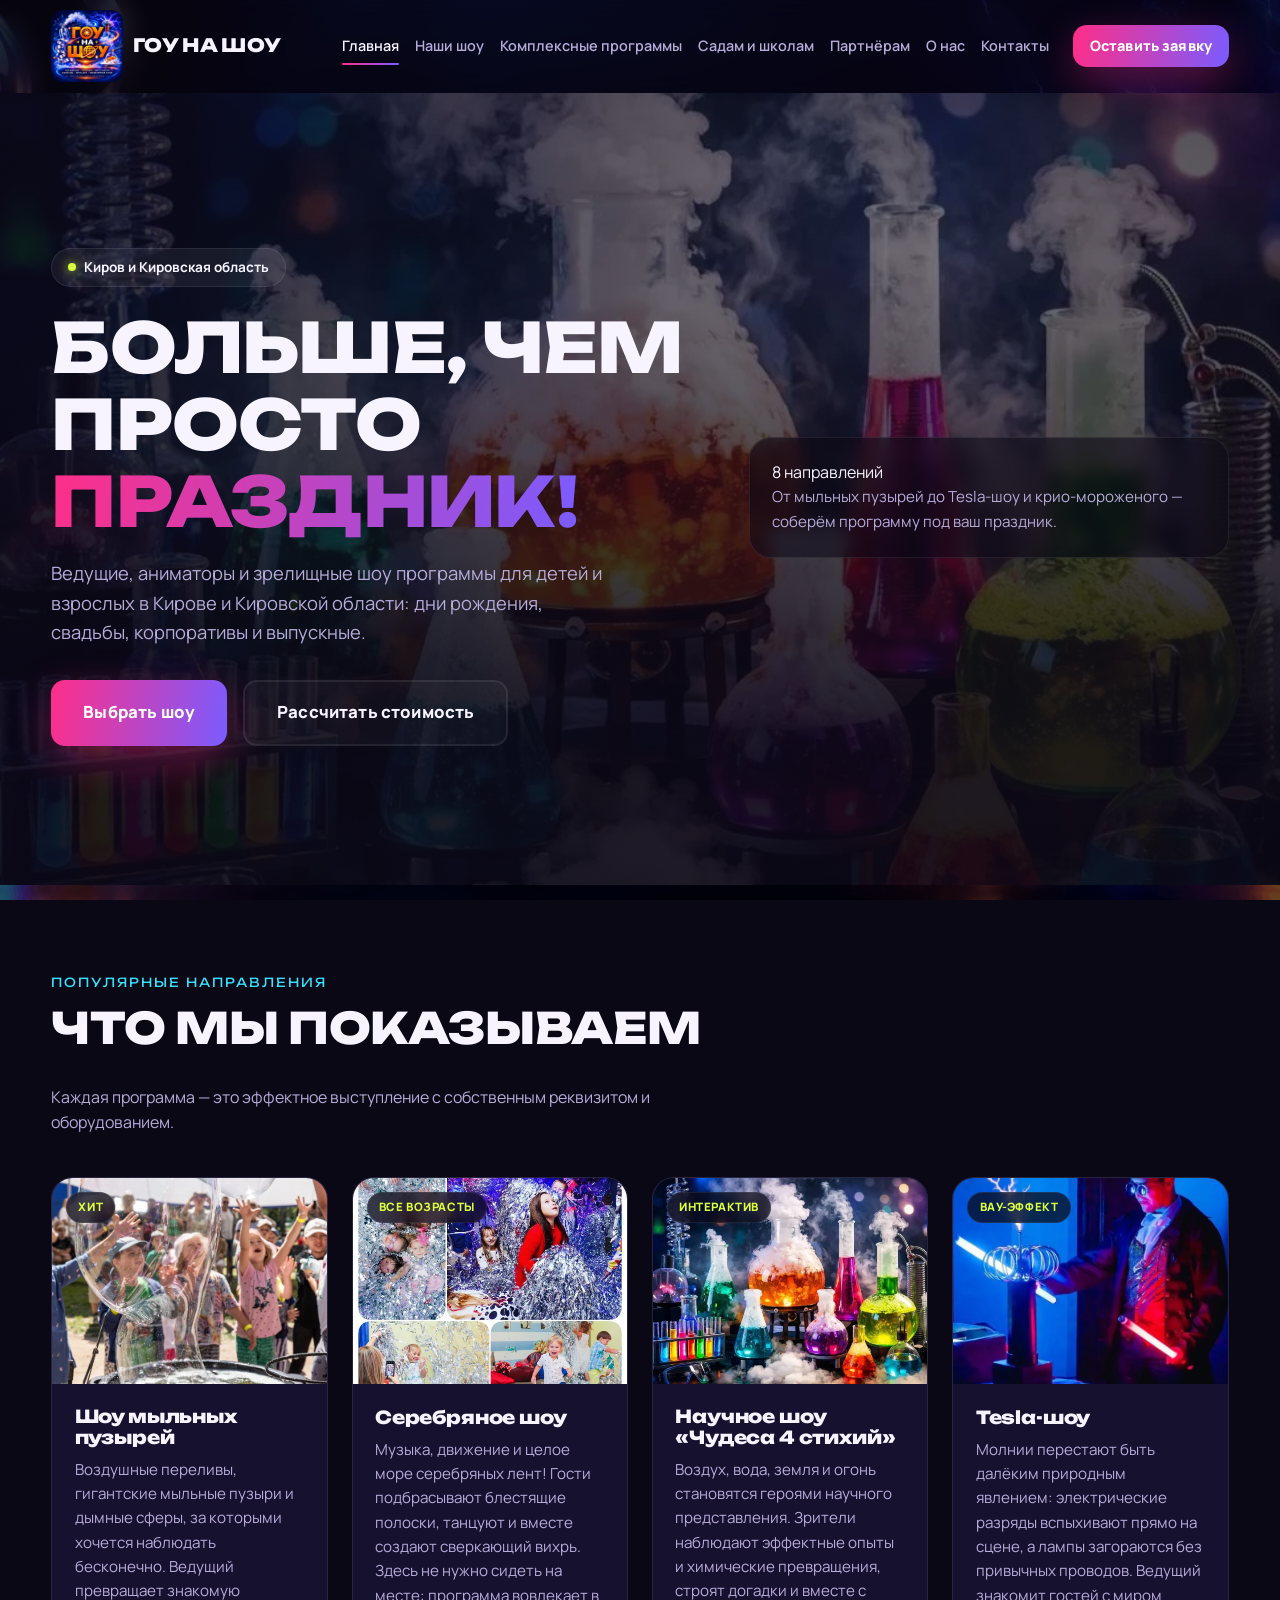
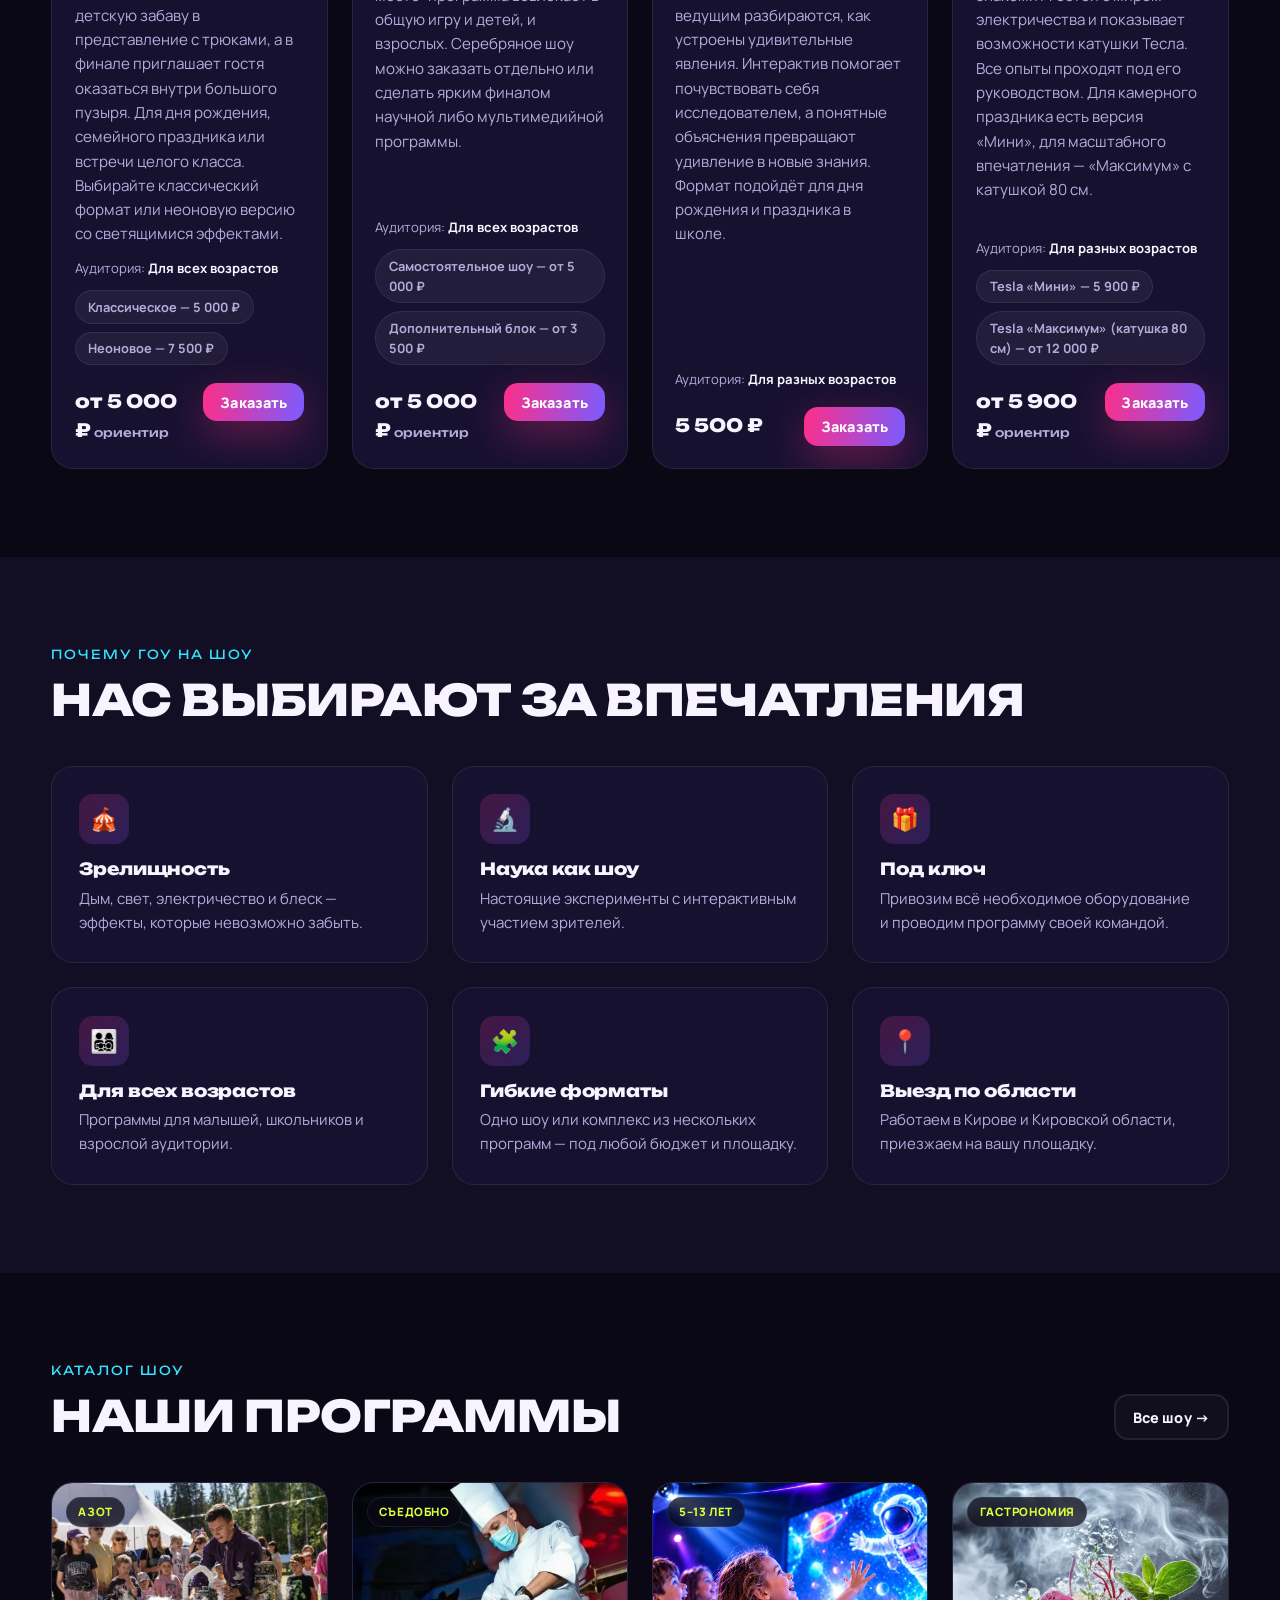
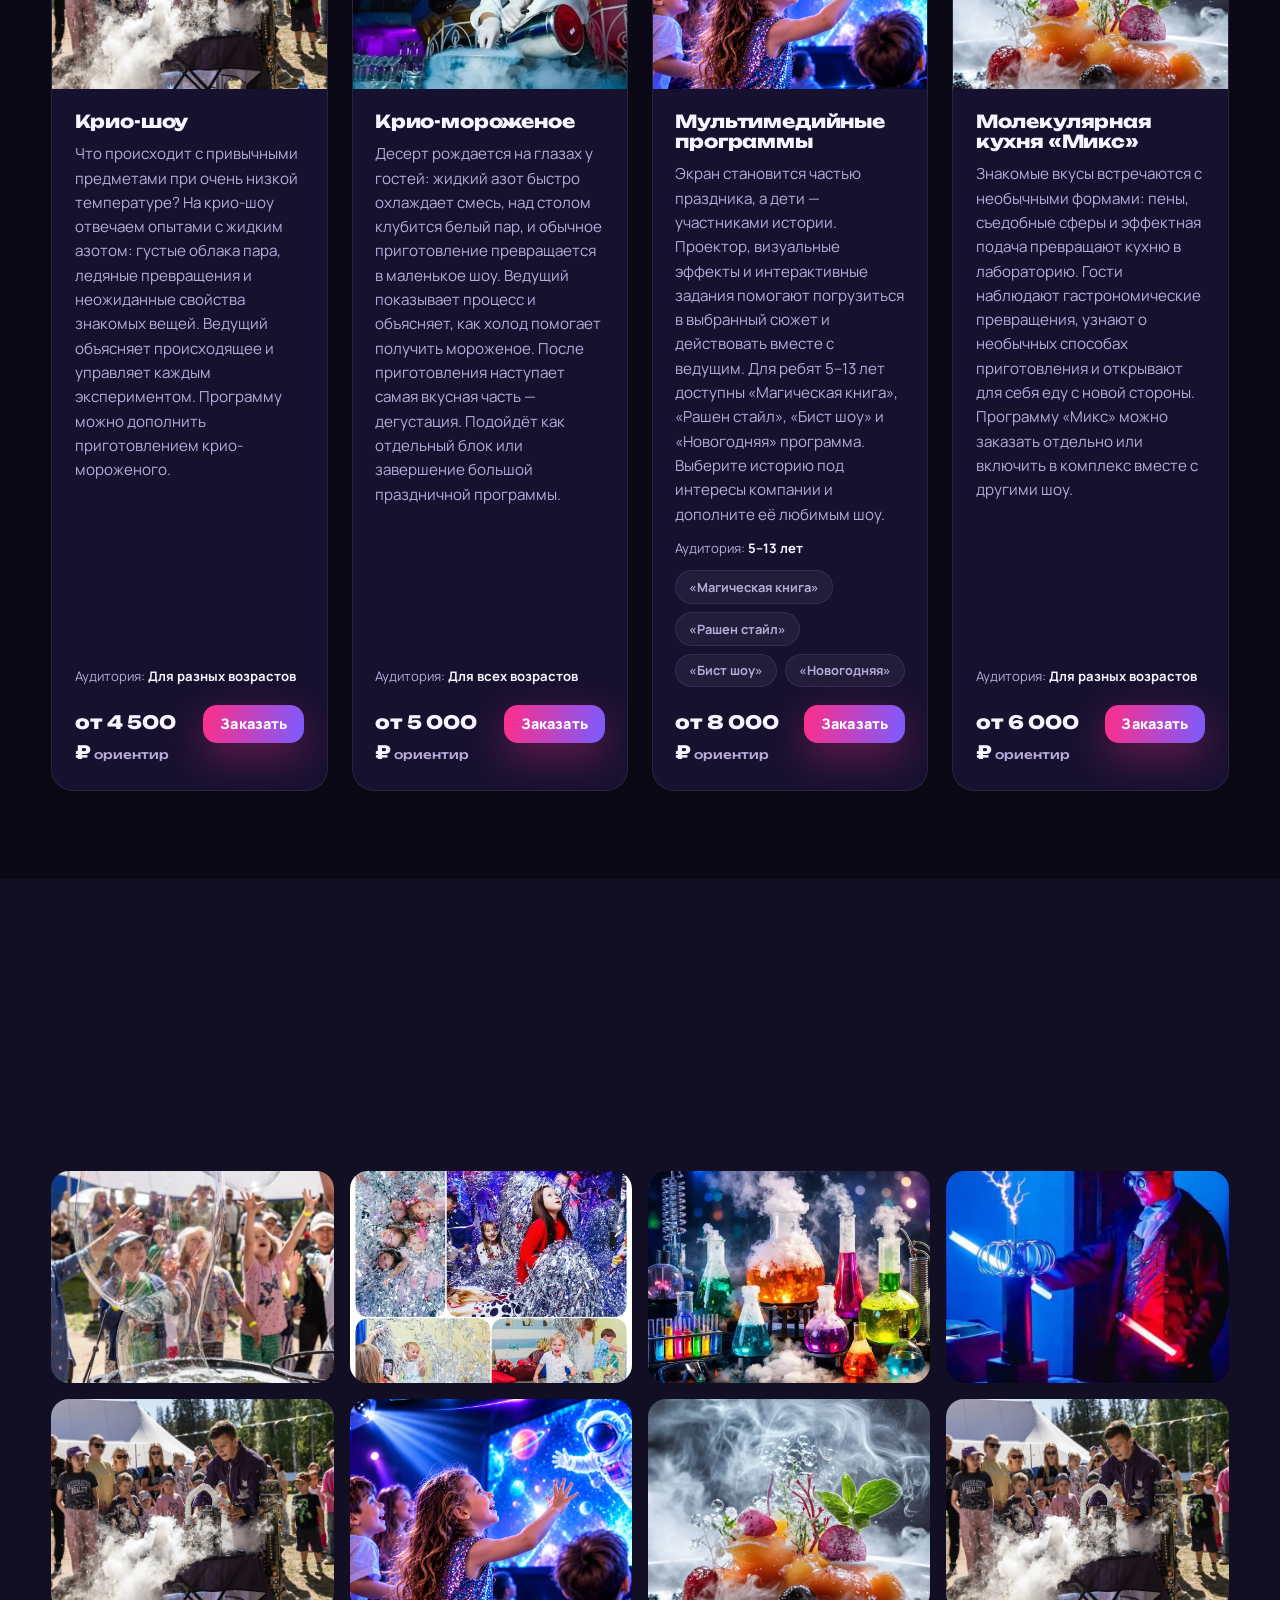
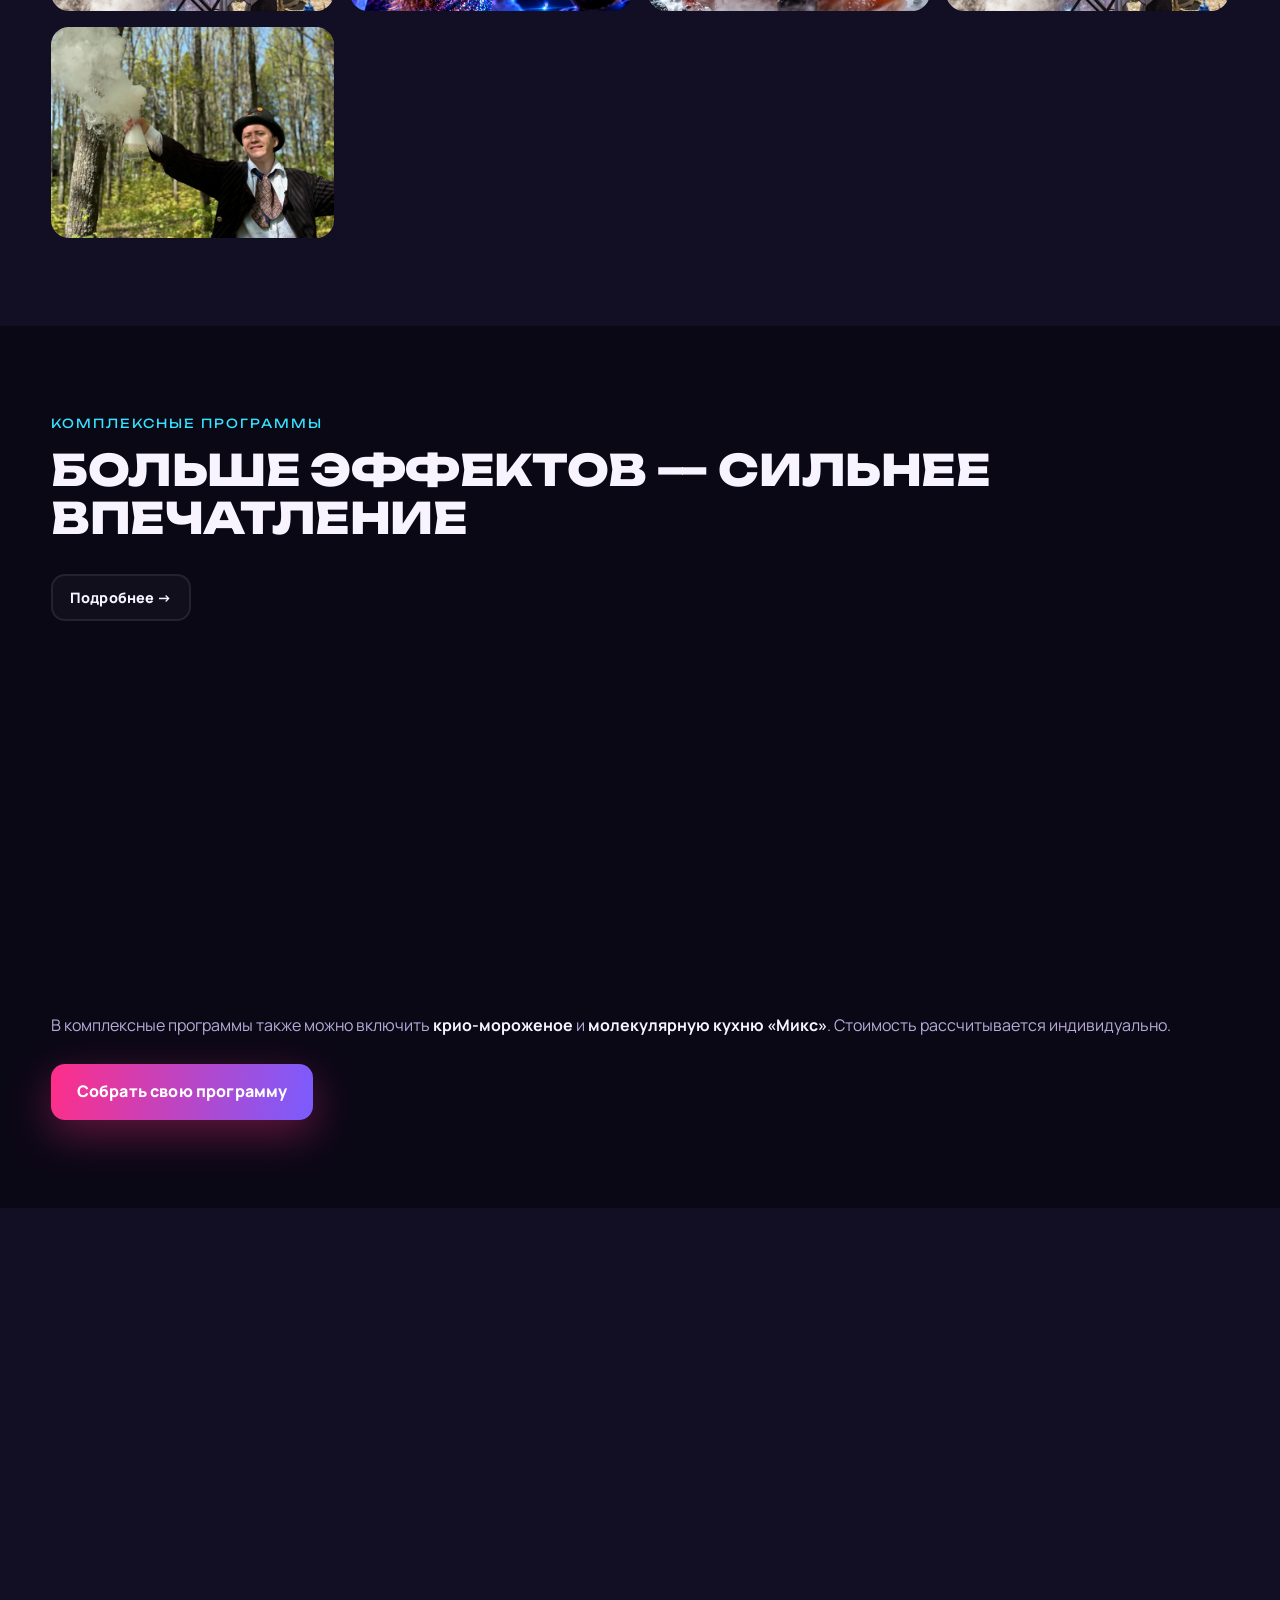
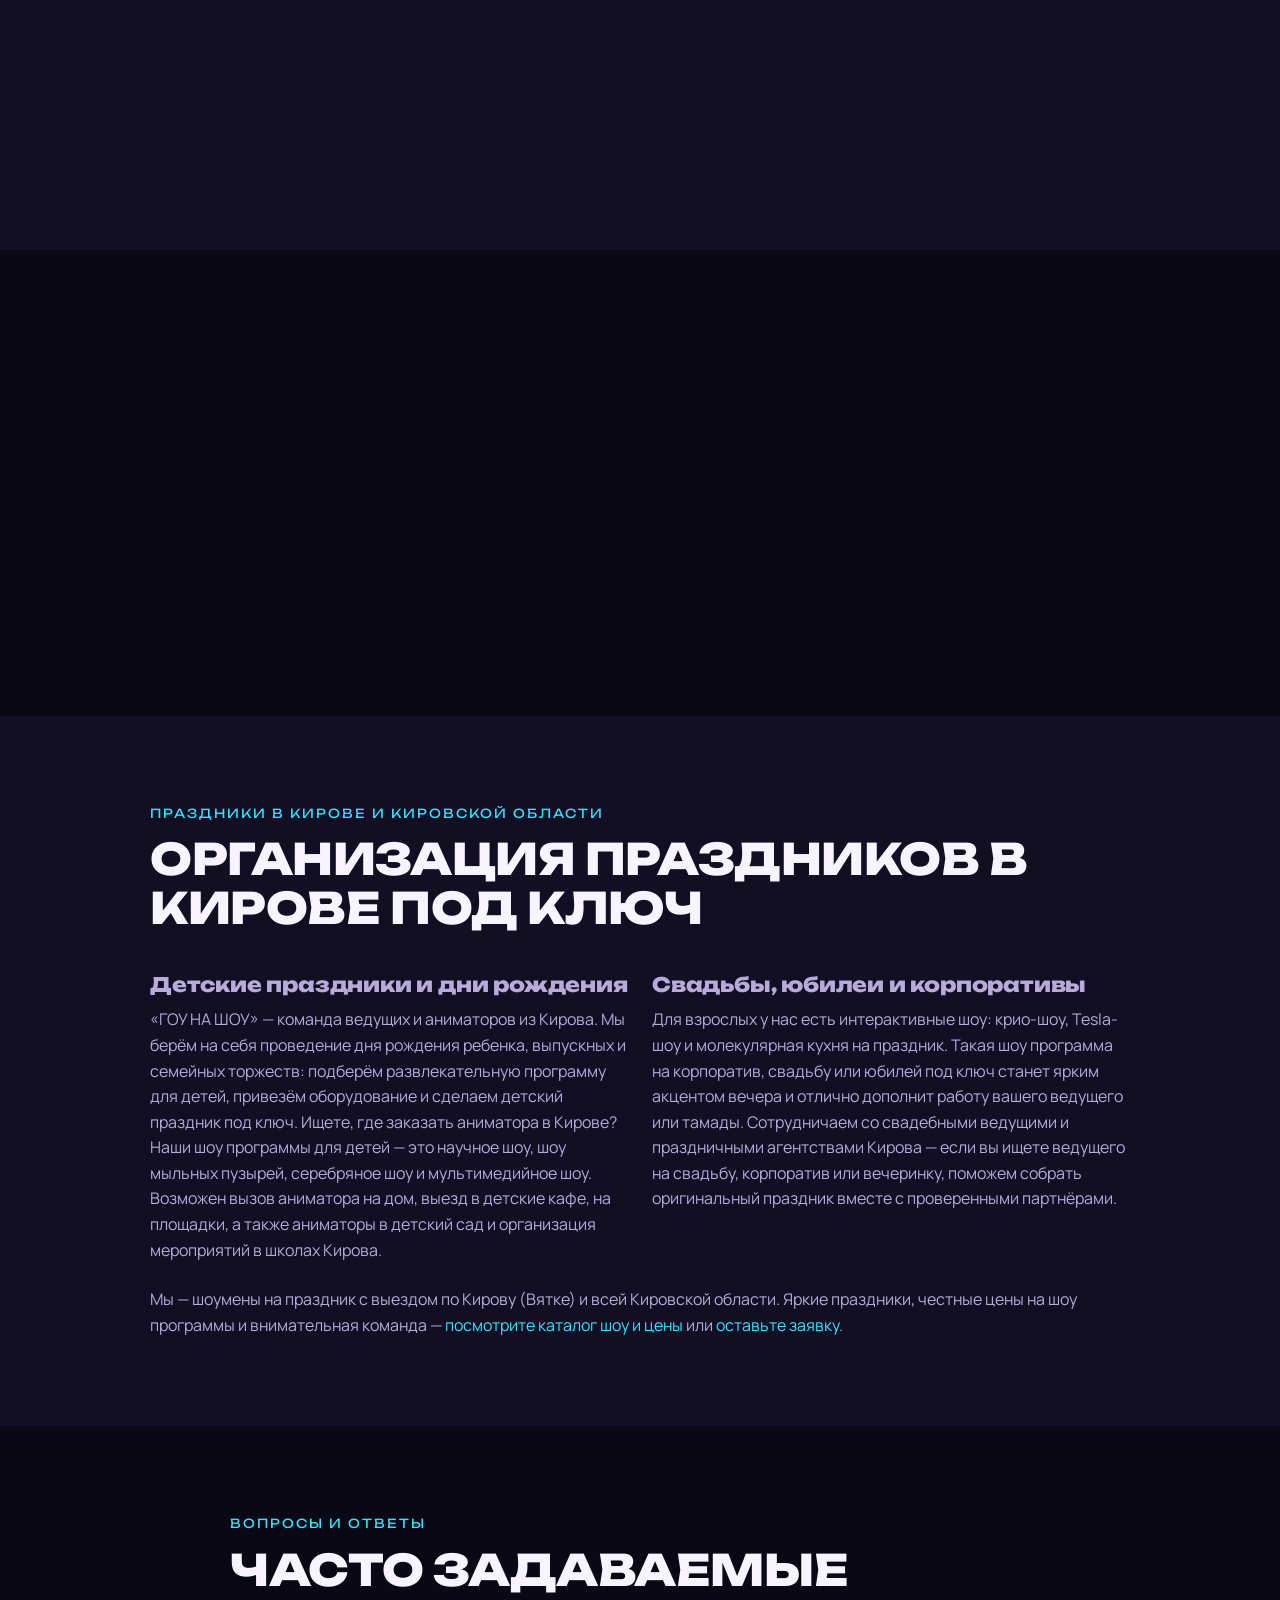
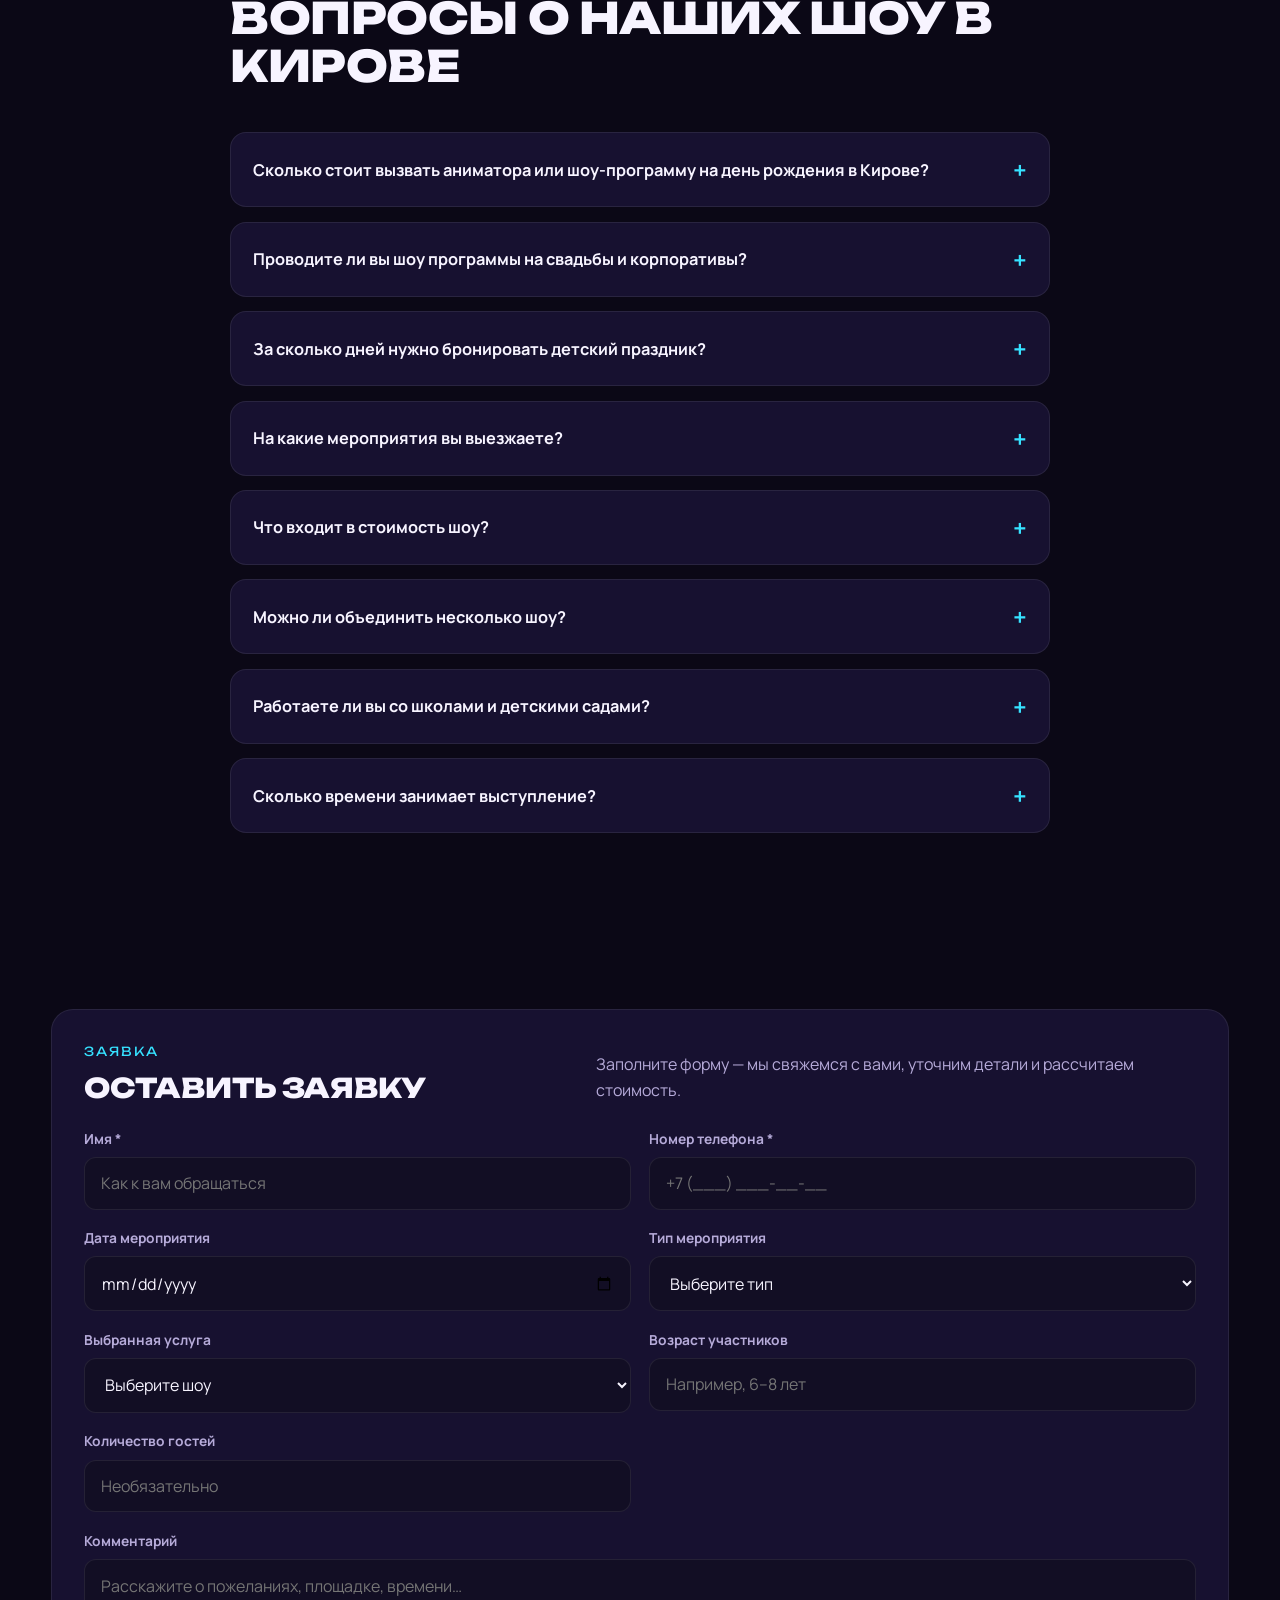
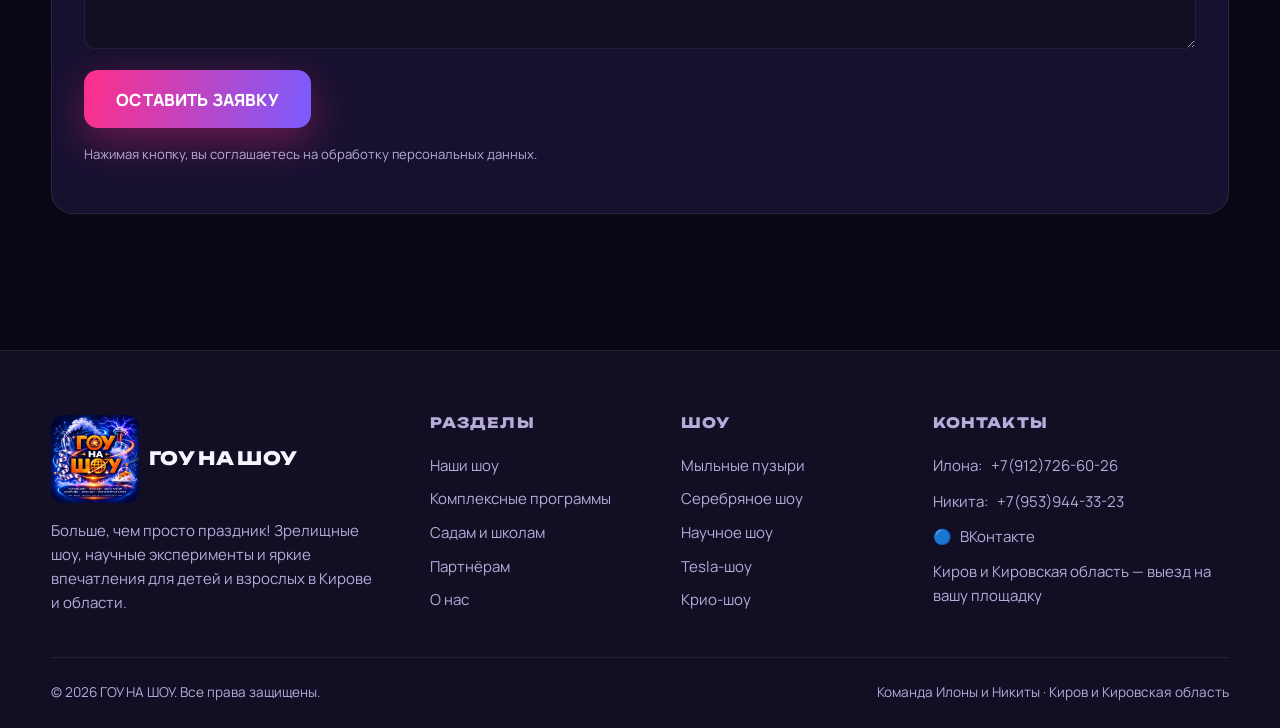
==== commit 72e3564d: "Update index.html" ====
--- a/index.html
+++ b/index.html
@@ -1,6 +1,12 @@
 <!DOCTYPE html>
 <!-- saved from url=(0045)https://gonashow-kirov.netlify.app/index.html -->
-<html lang="ru"><head>
+<html lang="ru">
+     <head>
+<link rel="apple-touch-icon" sizes="180x180" href="/apple-touch-icon.png">
+<link rel="icon" type="image/png" sizes="32x32" href="/favicon-32x32.png">
+<link rel="icon" type="image/png" sizes="16x16" href="/favicon-16x16.png">
+<link rel="manifest" href="/site.webmanifest">
+<link rel="icon" type="image/x-icon" href="/favicon.ico">
      <meta name="yandex-verification" content="dcae3a74d183b9e3" />
      <meta http-equiv="Content-Type" content="text/html; charset=UTF-8">
 <!-- This site is hosted on Netlify. Anyone can build and deploy a site
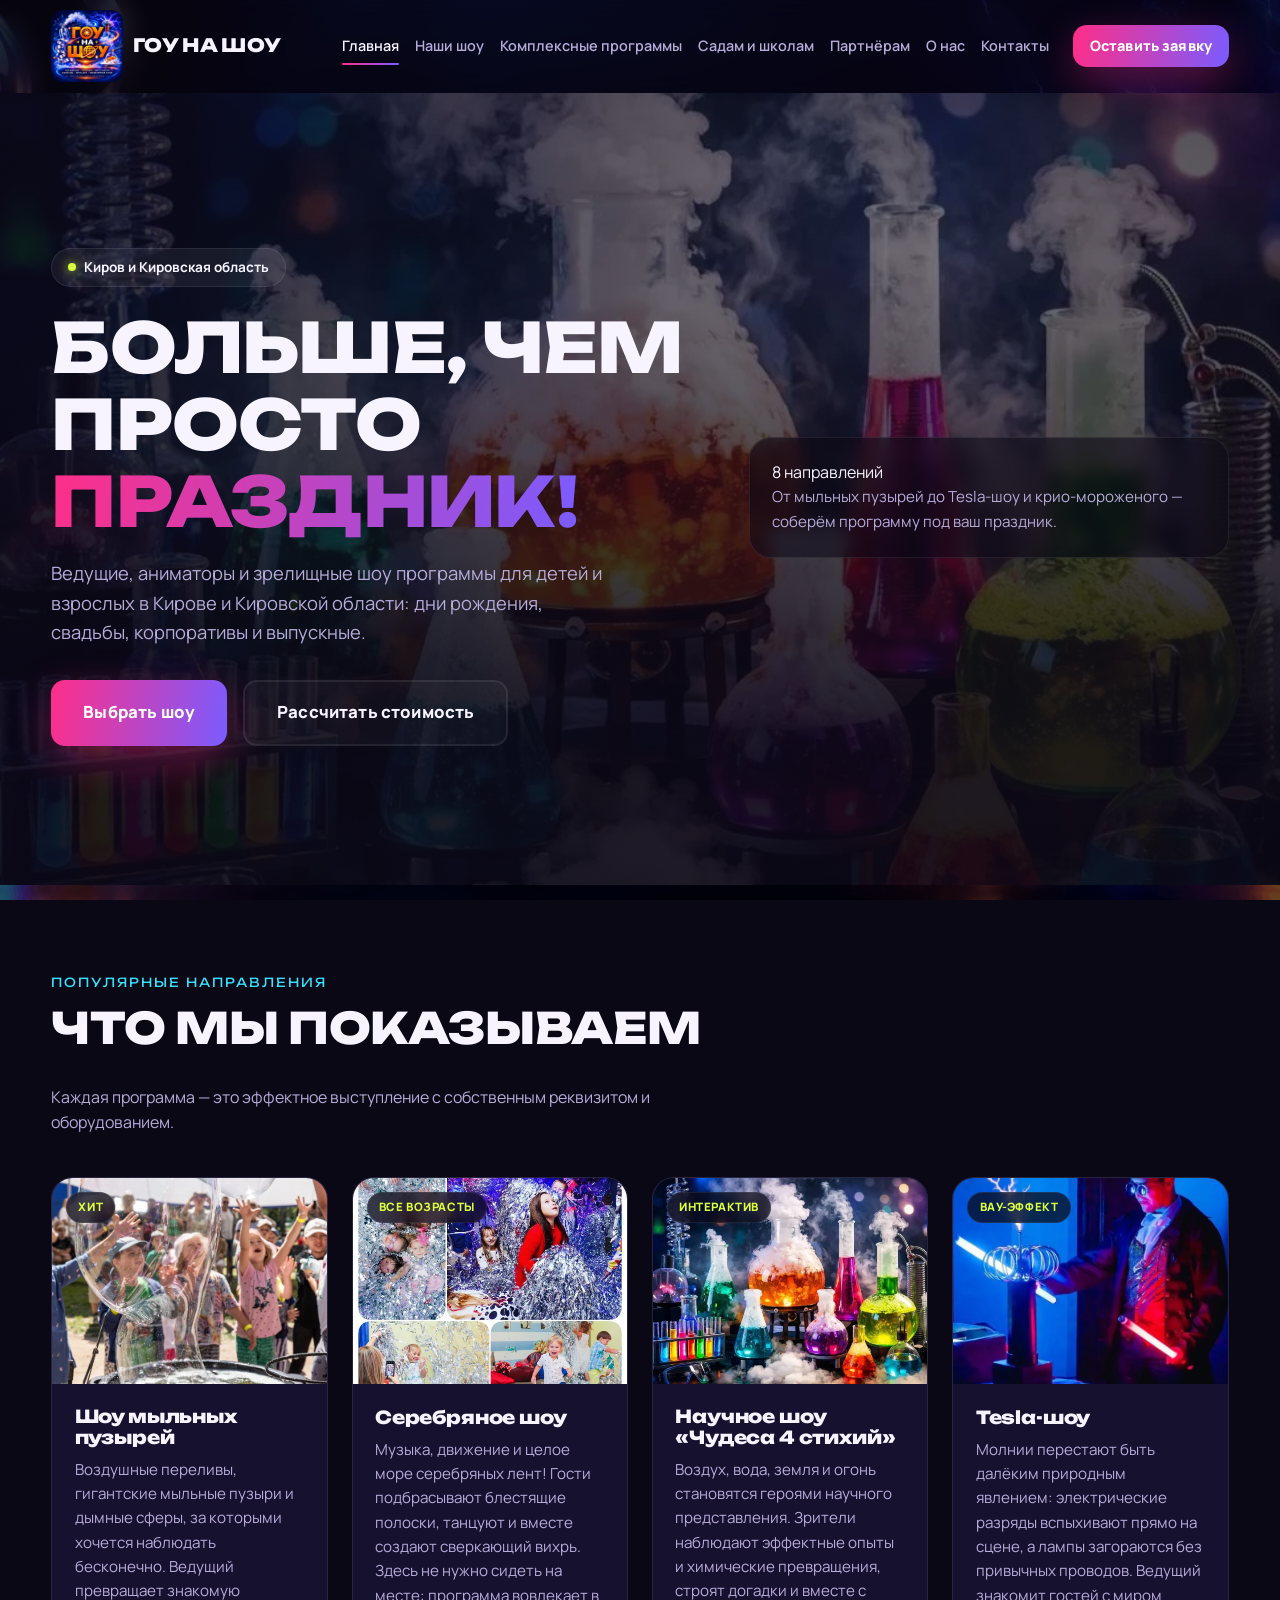
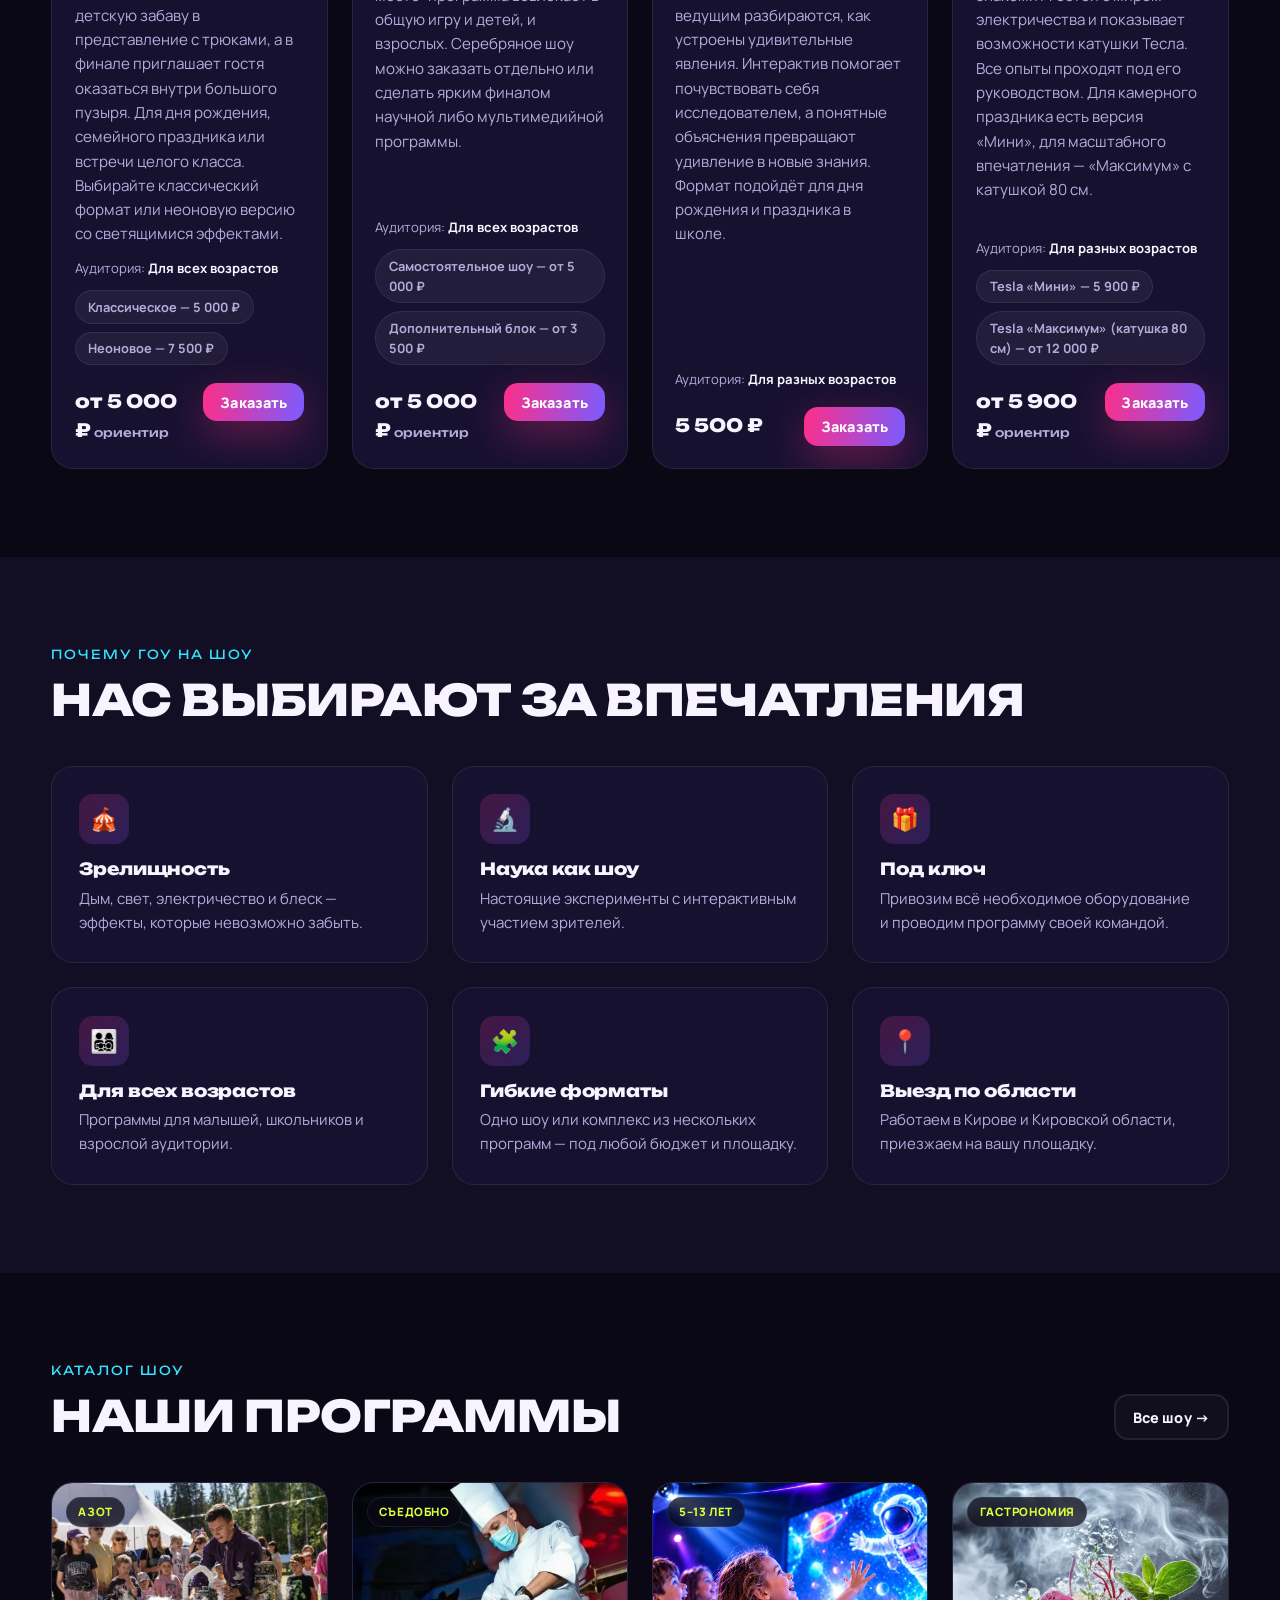
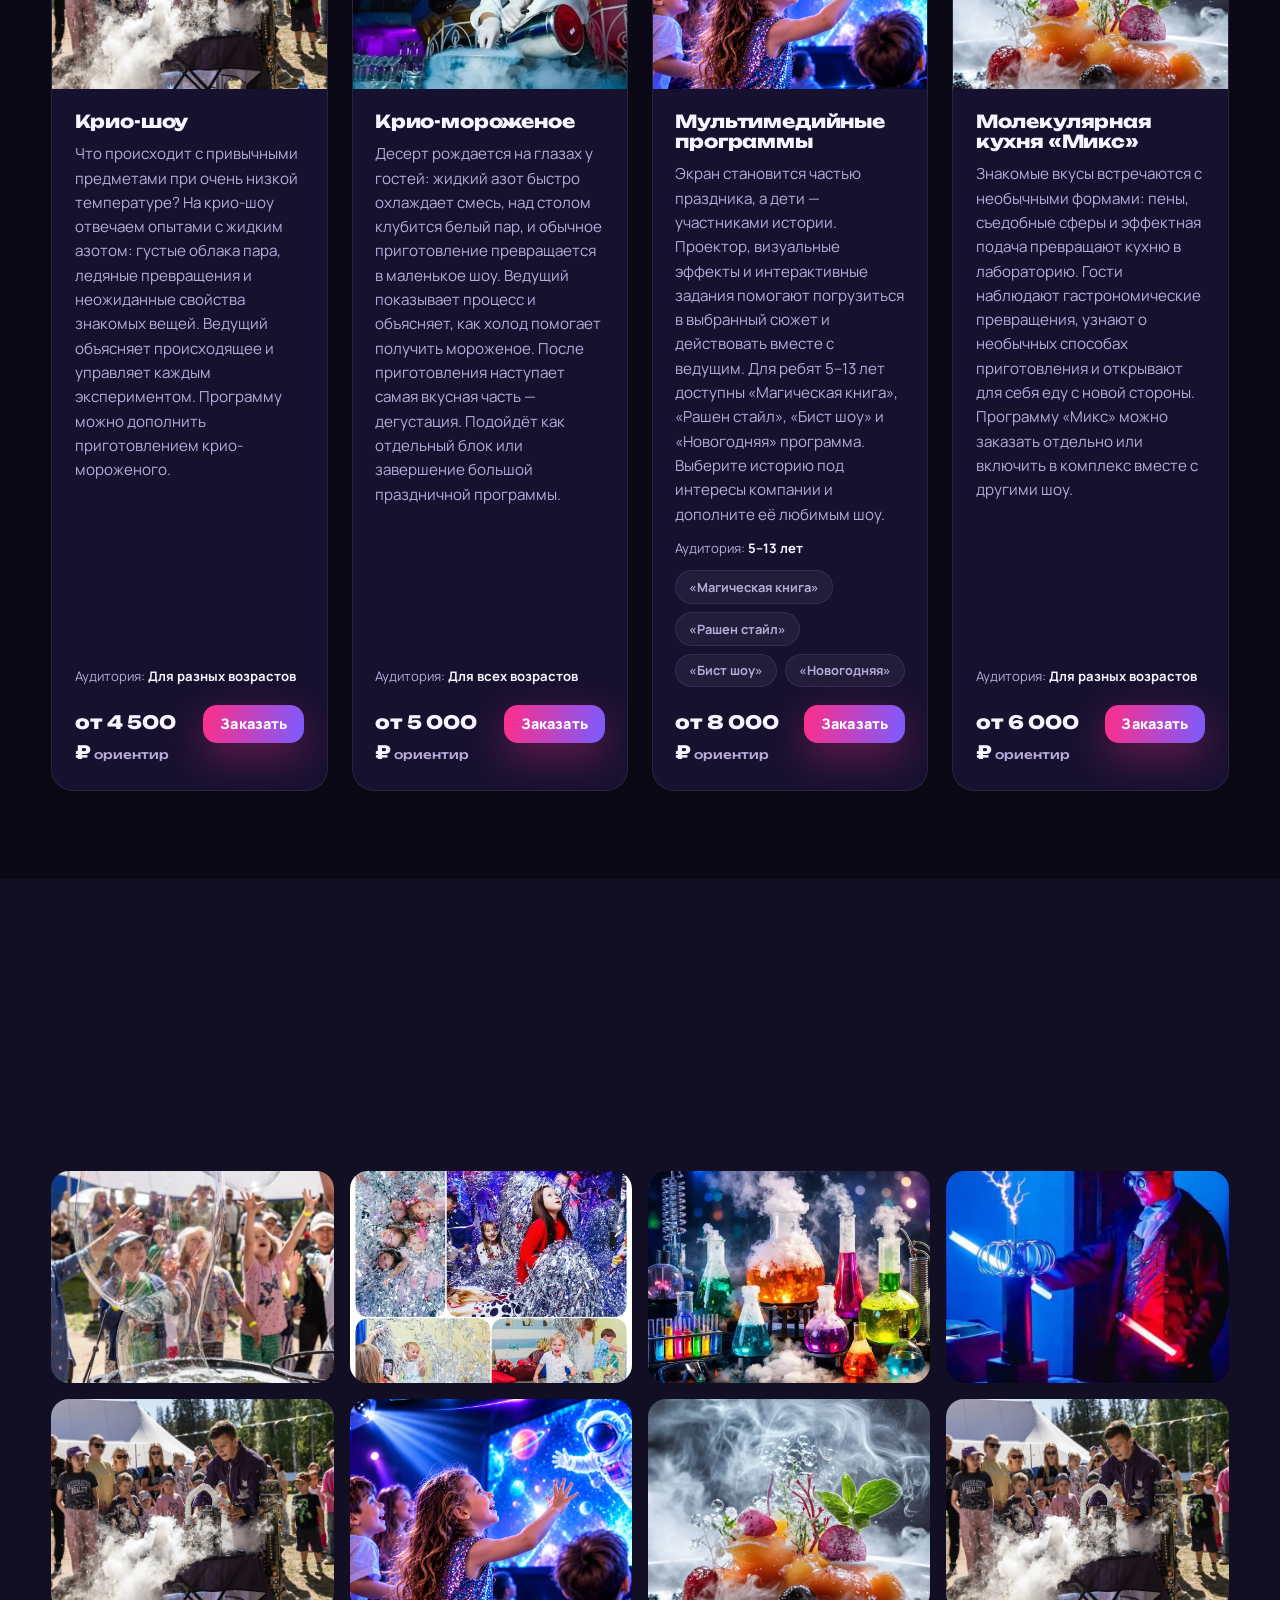
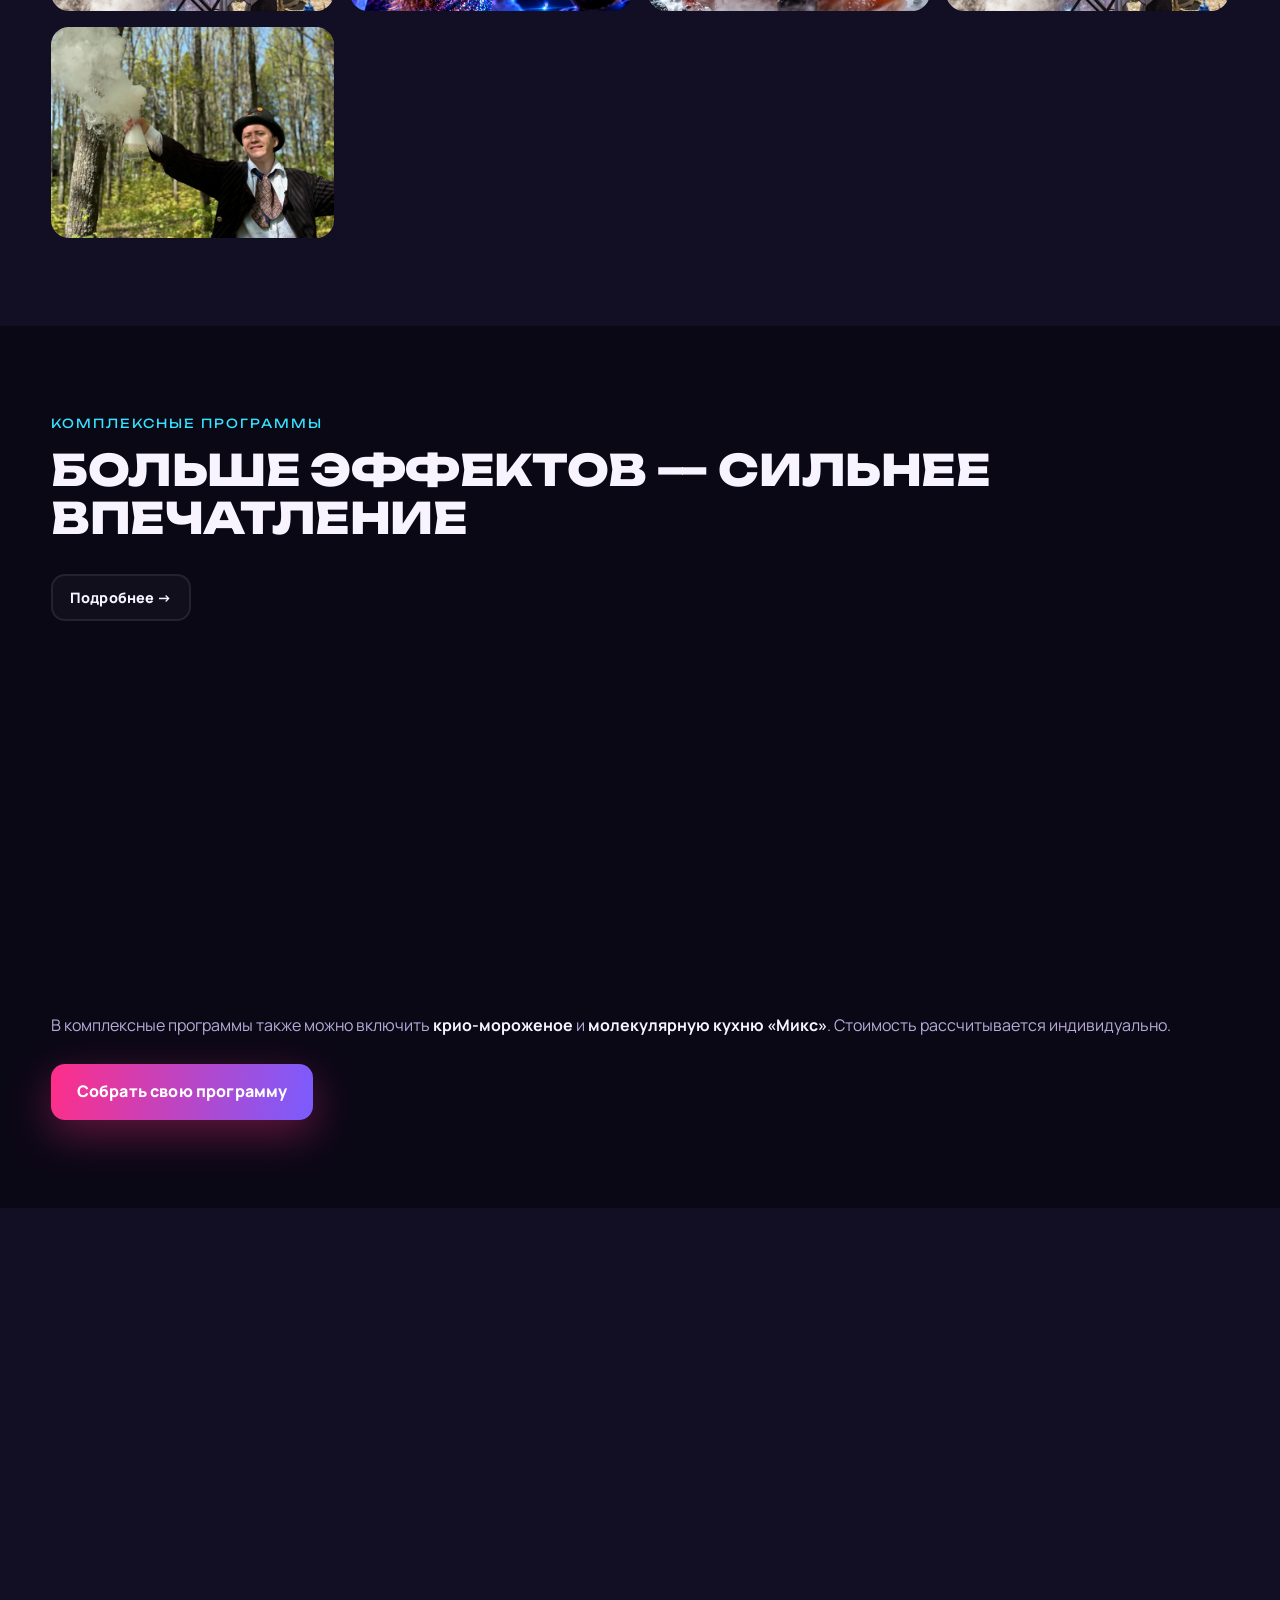
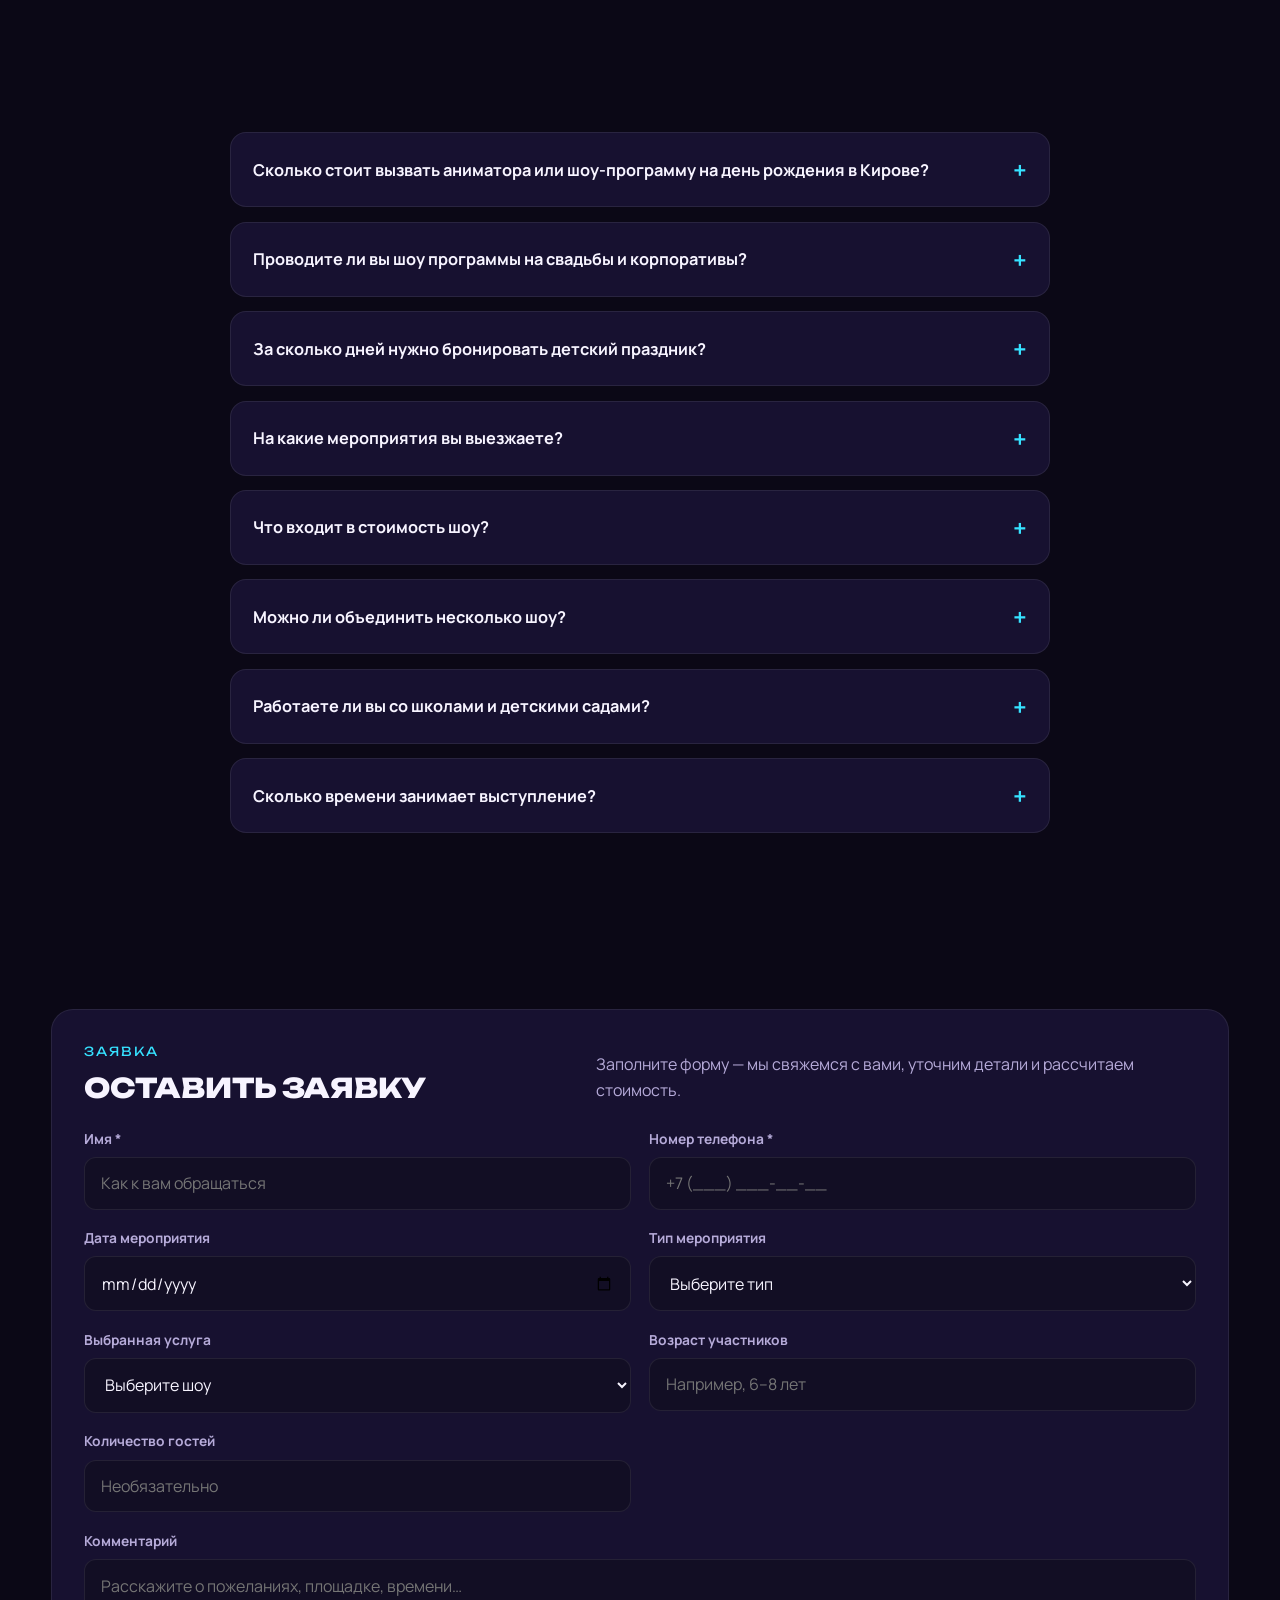
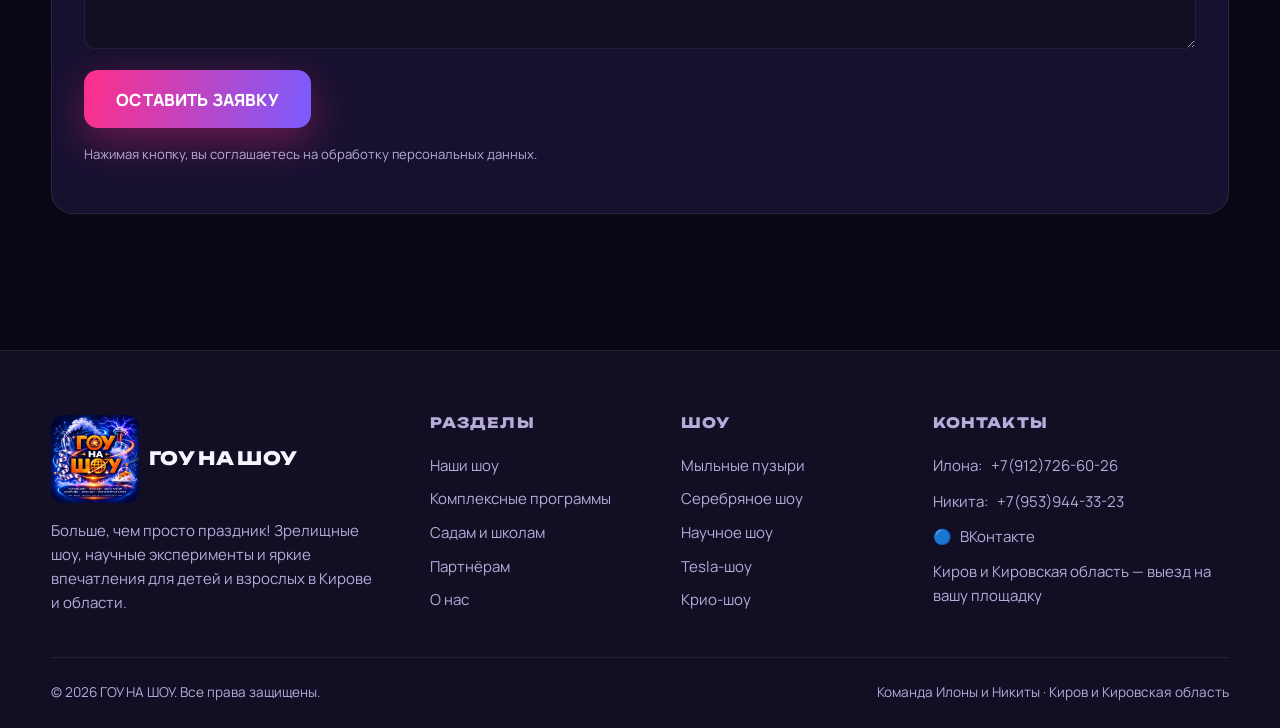
==== commit 7f3c1744: "Update index.html" ====
--- a/index.html
+++ b/index.html
@@ -8,6 +8,7 @@
 <link rel="manifest" href="/site.webmanifest">
 <link rel="icon" type="image/x-icon" href="/favicon.ico">
      <meta name="yandex-verification" content="dcae3a74d183b9e3" />
+     <meta name="google-site-verification" content="googlee83f44a4dafa32eb" />     
      <meta http-equiv="Content-Type" content="text/html; charset=UTF-8">
 <!-- This site is hosted on Netlify. Anyone can build and deploy a site
      like this one for free: https://netlify.new/?utm_campaign=loops&utm_source=ai-legible&utm_medium=owned&utm_content=comment&utm_id=9437544a-520c-4d79-9eae-a252cb7fc3fe
